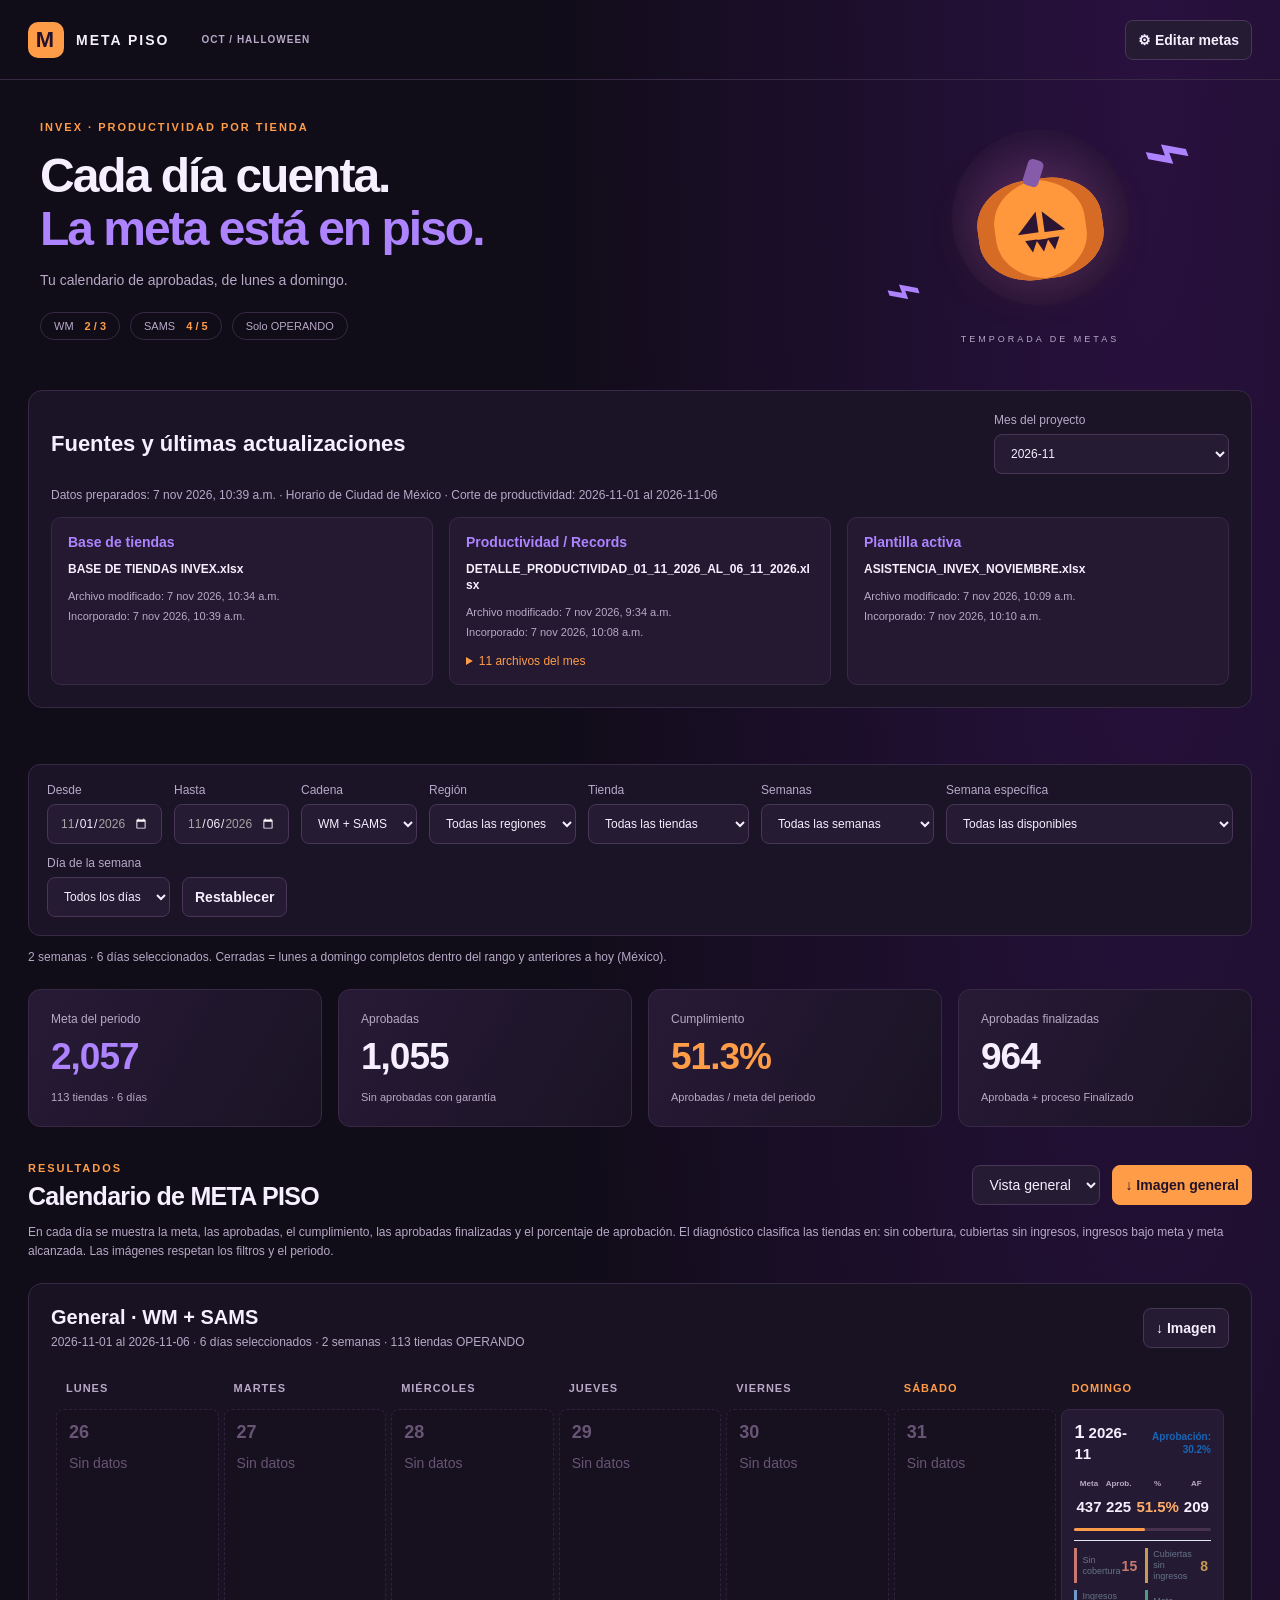
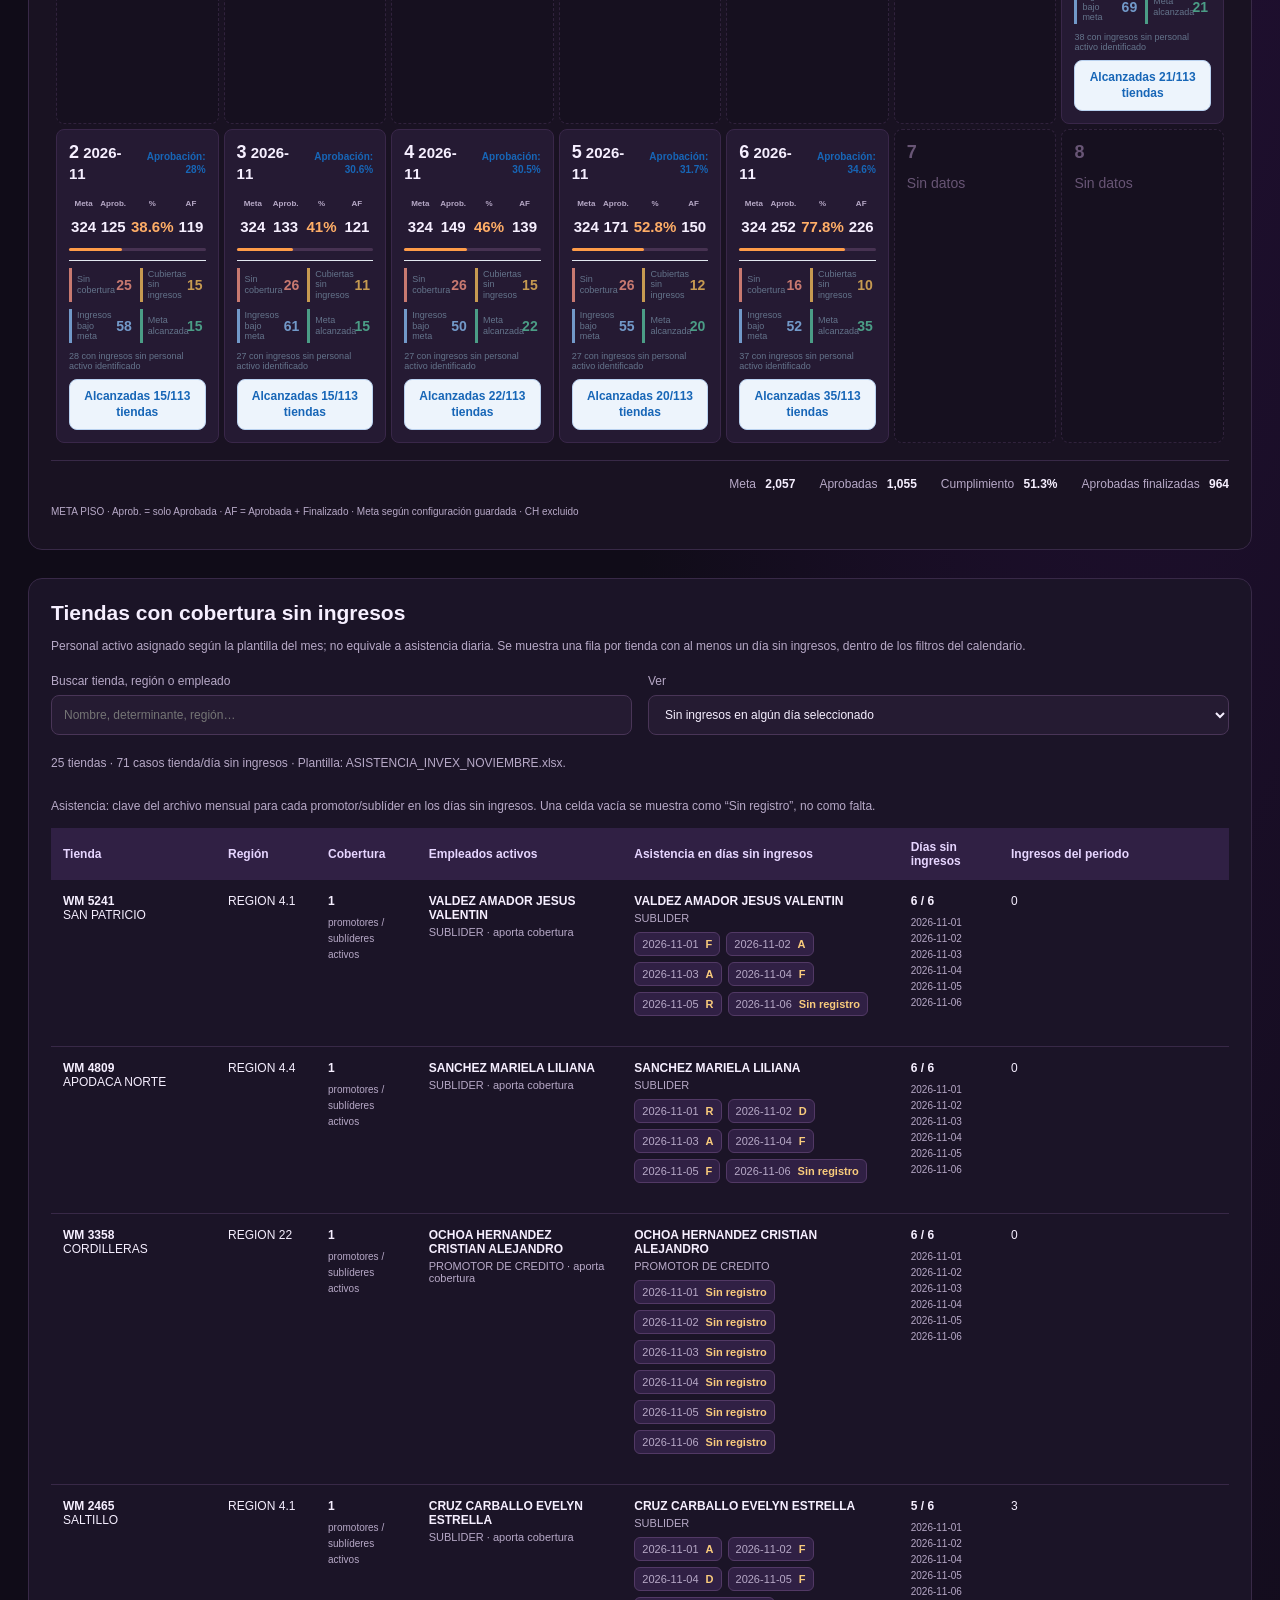
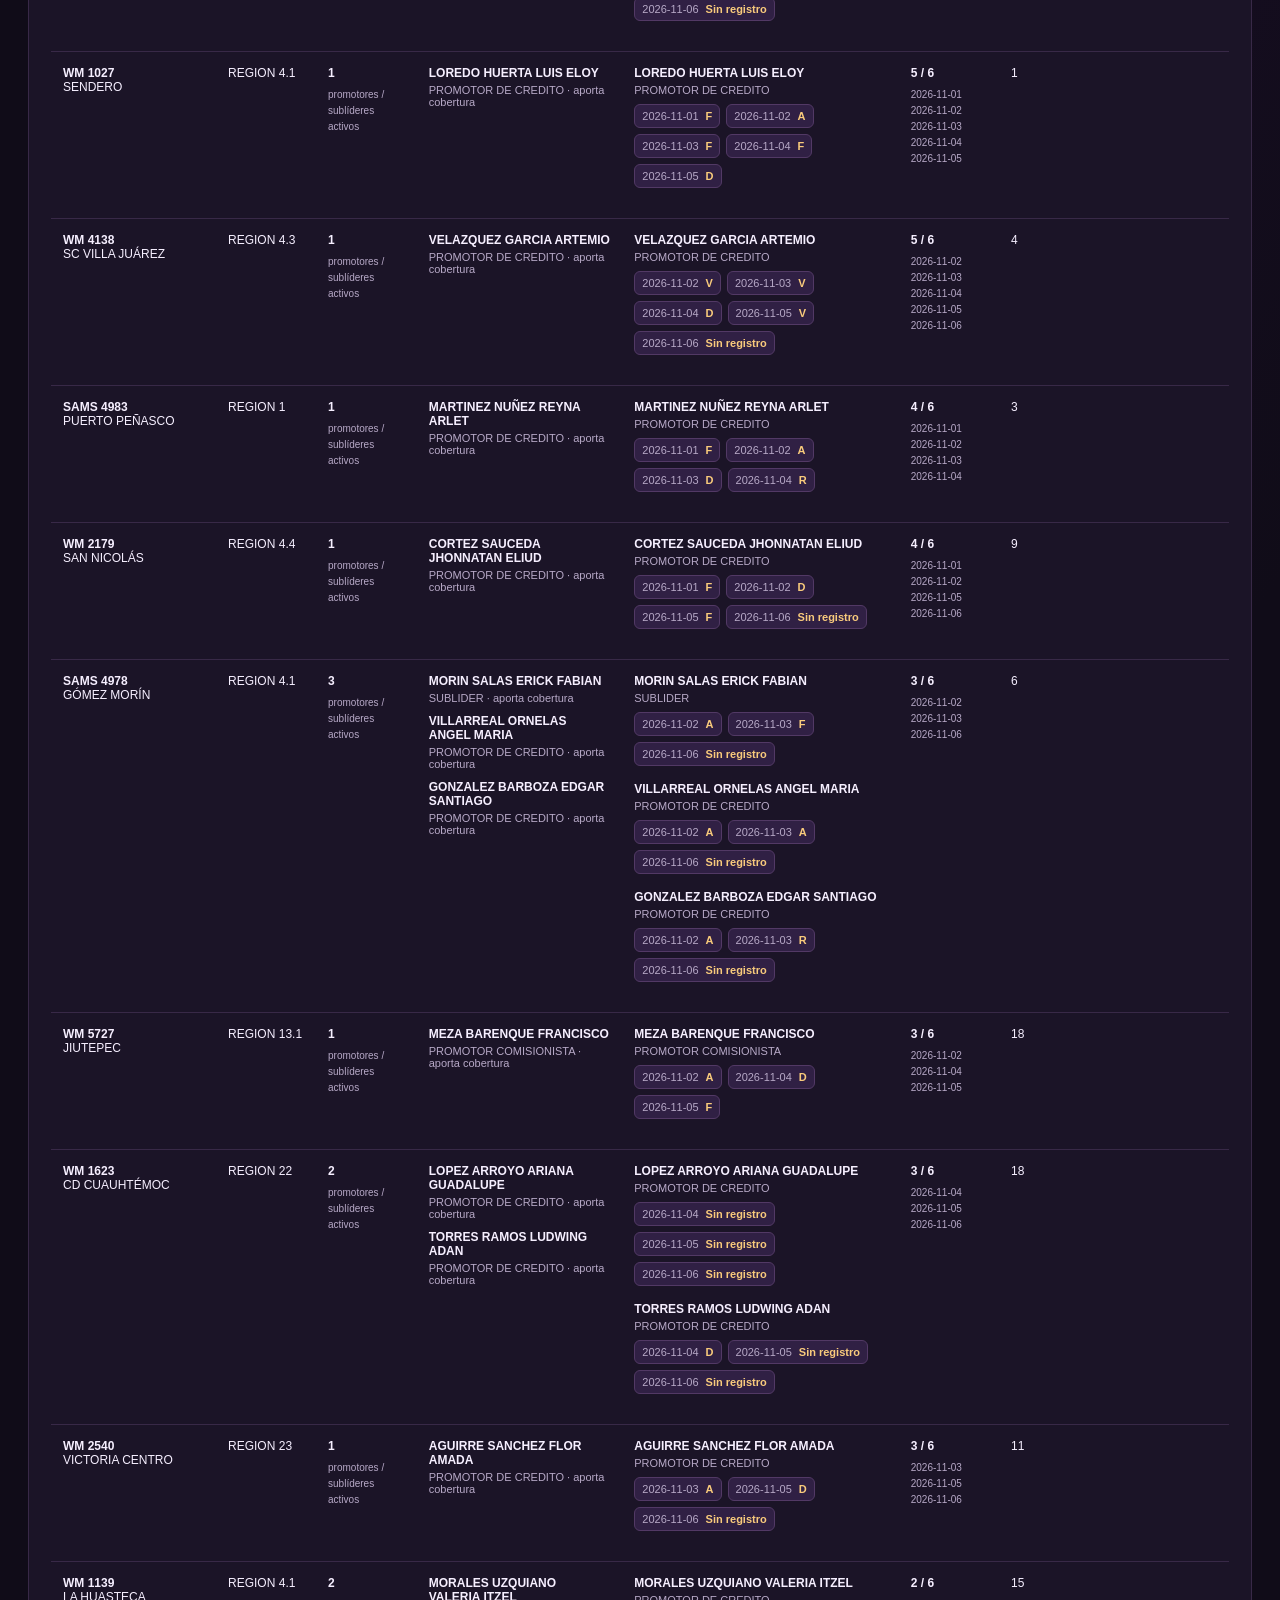
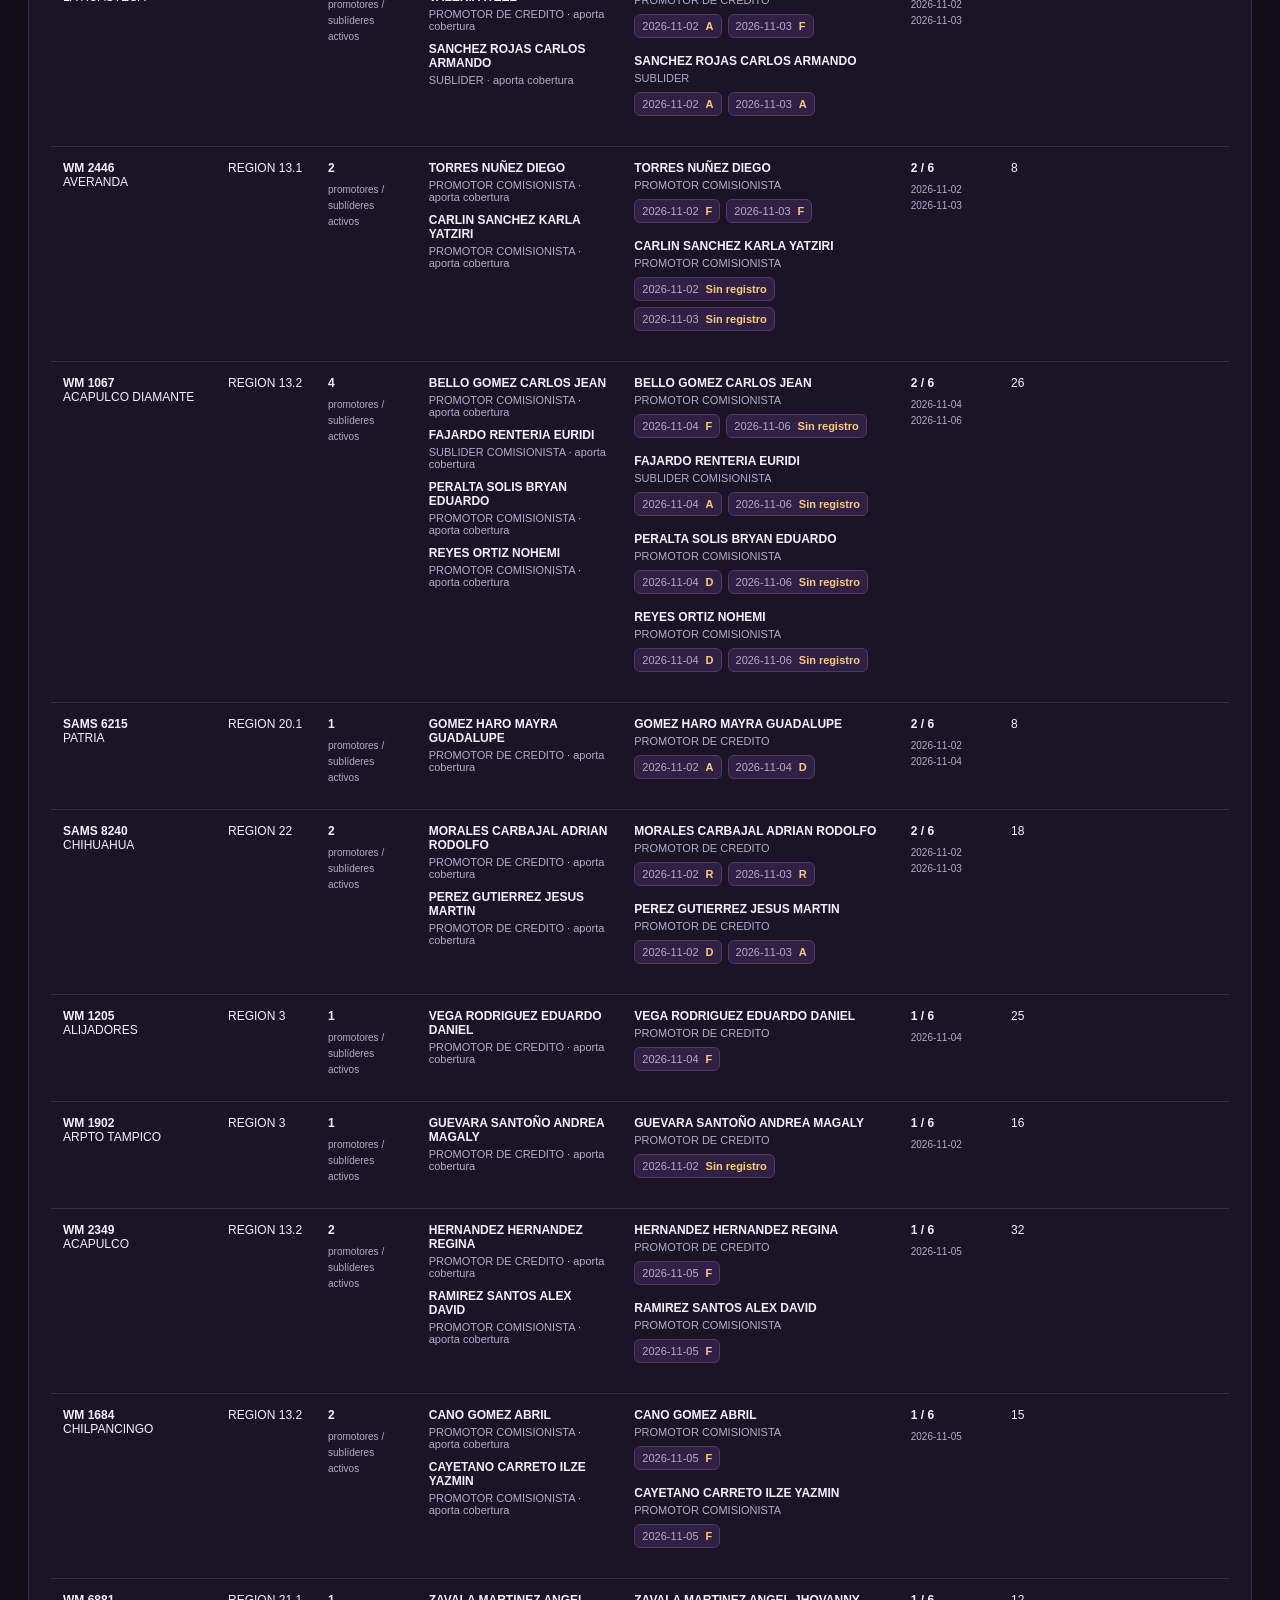
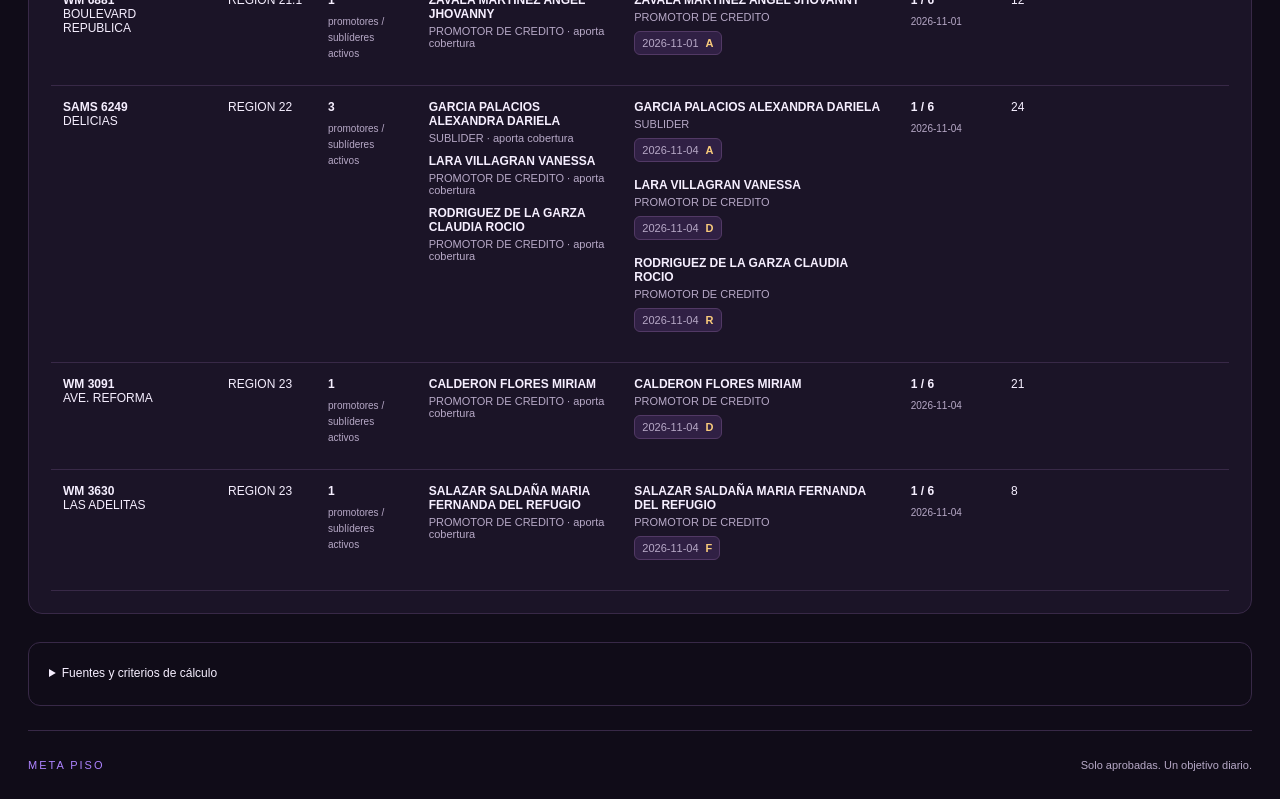
==== docs/index.html @ 04452f69 "Actualizar META PISO y sus fuentes mensuales" ====
<!doctype html>
<html lang="es">

<head>
    <meta charset="utf-8">

    <meta name="viewport"
          content="width=device-width, initial-scale=1">

    <meta name="theme-color" content="#100c18">

    <title>META PISO · Calendario de aprobadas</title>

    <!-- ESTILOS -->
    <link rel="stylesheet" href="style.css?v=28">
    <link rel="stylesheet" href="brands.css?v=28">

    <!-- LIBRERÍAS -->

    <script defer src="vendor/html2canvas.min.js"></script>

    <!-- SISTEMA META PISO -->
    <link rel="stylesheet" href="cobertura-detalle.css?v=32">
    <script defer src="core.js?v=33"></script>
    <script defer src="data/catalog.js?v=2026-11-07T1639078661360000"></script><script defer src="seed.js?v=2026-11-07T1639078661360000"></script><script defer src="fuentes.js?v=33"></script>
    <script defer src="weeks.js"></script>
    <script defer src="brands.js"></script>
    <script defer src="diagnostico.js?v=32"></script>
    <script defer src="cobertura-detalle.js?v=33"></script>
    <script defer src="app.js?v=33"></script>

</head>

<body>

    <!-- ENCABEZADO -->
    <header>
        <a class="brand" href="#">
            <span class="brand-icon">M</span>
            META PISO
            <span class="edition">OCT / HALLOWEEN</span>
        </a>

        <button id="settingsButton">
            ⚙ Editar metas
        </button>
    </header>

    <main>

        <!-- PRESENTACIÓN -->
        <section class="hero">
            <div>
                <span class="eyebrow">
                    INVEX · PRODUCTIVIDAD POR TIENDA
                </span>

                <h1>
                    Cada día cuenta.
                    <br>
                    <em>La meta está en piso.</em>
                </h1>

                <p>
                    Tu calendario de aprobadas, de lunes a domingo.
                </p>

                <div class="chips">
                    <span>
                        WM <b id="wmRule">2 / 3</b>
                    </span>

                    <span>
                        SAMS <b id="samsRule">4 / 5</b>
                    </span>

                    <span>Solo OPERANDO</span>
                </div>
            </div>

            <div class="moon" aria-hidden="true">
                <span class="bat one">⌁</span>

                <div class="pumpkin">
                    <i></i>
                    <b>◢ ◣</b>
                    <strong>▾▾▾</strong>
                </div>

                <span class="bat two">⌁</span>
                <span class="moon-label">
                    TEMPORADA DE METAS
                </span>
            </div>
        </section>

        <section class="source-panel" aria-labelledby="sourceTitle">
            <div class="source-heading"><h2 id="sourceTitle">Fuentes y últimas actualizaciones</h2><label>Mes del proyecto<select id="monthSource"></select></label></div>
            <p id="sourceUpdated" class="hint"></p><div id="sourceCards" class="source-cards"></div>
        </section>

        <p
            id="message"
            role="status"
            aria-live="polite"
        ></p>

        <!-- FILTROS -->
        <section class="filters">

            <label>
                Desde
                <input id="from" type="date">
            </label>

            <label>
                Hasta
                <input id="to" type="date">
            </label>

            <label>
                Cadena
                <select id="chain">
                    <option value="">WM + SAMS</option>
                    <option value="WM">WM</option>
                    <option value="SAMS">SAMS</option>
                </select>
            </label>

            <label>
                Región
                <select id="region"></select>
            </label>

            <label class="store-filter">
                Tienda
                <select id="store"></select>
            </label>

            <label>
                Semanas
                <select id="weekMode">
                    <option value="all">
                        Todas las semanas
                    </option>

                    <option value="closed">
                        Solo semanas cerradas
                    </option>
                </select>
            </label>

            <label>
                Semana específica
                <select id="week"></select>
            </label>

            <label>Día de la semana<select id="weekday"><option value="">Todos los días</option><option value="1">Lunes</option><option value="2">Martes</option><option value="3">Miércoles</option><option value="4">Jueves</option><option value="5">Viernes</option><option value="6">Sábado</option><option value="0">Domingo</option></select></label>
            <button id="resetFilters">
                Restablecer
            </button>

        </section>

        <p
            id="weekSummary"
            class="hint"
            role="status"
        ></p>

        <!-- INDICADORES GENERALES -->
        <section class="kpis" id="kpis"></section>

        <!-- RESULTADOS -->
        <section class="toolbar">

            <div>
                <span class="eyebrow">
                    RESULTADOS
                </span>

                <h2>
                    Calendario de META PISO
                </h2>
            </div>

            <div class="toolbar-actions">

                <select
                    id="view"
                    aria-label="Desglose"
                >
                    <option value="general">
                        Vista general
                    </option>

                    <option value="chain">
                        Por cadena
                    </option>

                    <option value="region">
                        Por región
                    </option>

                    <option value="store">
                        Por tienda
                    </option>
                </select>

                <button
                    class="primary"
                    id="downloadAll"
                >
                    ↓ Imagen general
                </button>

            </div>
        </section>

        <p class="hint">
            En cada día se muestra la meta, las aprobadas,
            el cumplimiento, las aprobadas finalizadas
            y el porcentaje de aprobación.

            El diagnóstico clasifica las tiendas en:
            sin cobertura, cubiertas sin ingresos,
            ingresos bajo meta y meta alcanzada.

            Las imágenes respetan los filtros y el periodo.
        </p>

        <!-- CALENDARIOS GENERADOS POR APP.JS -->
        <div id="reports"></div>

        <section id="coverageDetail" class="coverage-detail" aria-labelledby="coverageTitle">
            <h2 id="coverageTitle">Tiendas con cobertura sin ingresos</h2>
            <p class="hint">Personal activo asignado según la plantilla del mes; no equivale a asistencia diaria. Se muestra una fila por tienda con al menos un día sin ingresos, dentro de los filtros del calendario.</p>
            <div class="coverage-controls">
                <label>Buscar tienda, región o empleado<input id="coverageSearch" type="search" placeholder="Nombre, determinante, región…"></label>
                <label>Ver<select id="coverageMode"><option value="any">Sin ingresos en algún día seleccionado</option><option value="all">Sin ingresos en todo el periodo seleccionado</option></select></label>
            </div>
            <p id="coverageStatus" role="status"></p>
            <div id="coverageTable" class="coverage-scroll"></div>
        </section>

        <details class="audit"><summary>Fuentes y criterios de cálculo</summary><div id="audit"></div>
        <p>Solo tiendas OPERANDO de WM y SAMS. Meta WM: 2 lunes a viernes y 3 sábado/domingo; SAMS: 4 y 5, salvo edición. Cumplimiento = aprobadas / meta. Aprobación = aprobadas / ingresos. Se cuenta solo Aprobada; AF exige además Finalizado. Las fechas corresponden a la creación de las solicitudes.</p>
        <p>La cobertura utiliza promotores y sublíderes ACTIVO de la plantilla del mes, no asistencia diaria. La tabla inferior muestra las tiendas cubiertas con cero ingresos en los días seleccionados. Los datos faltantes no se consideran cero.</p>
        <p>Las fuentes se mantienen por mes en el proyecto. Una actualización de productividad reemplaza los días incluidos en el nuevo archivo para evitar sumar cortes duplicados. Las metas editadas aplican a todo el periodo mostrado y se guardan en este navegador; los datos proceden siempre de la versión publicada.</p>
        </details>

        <footer>
            META PISO
            <span>
                Solo aprobadas. Un objetivo diario.
            </span>
        </footer>

    </main>

    <!-- CONFIGURACIÓN DE METAS -->
    <dialog id="settings">

        <form id="goalsForm">

            <div class="dialog-heading">
                <h2>Metas de aprobadas</h2>

                <button
                    type="button"
                    id="closeSettings"
                    aria-label="Cerrar"
                >
                    ✕
                </button>
            </div>

            <p>
                Entre semana: lunes a viernes.
                Fin de semana: sábado y domingo.
            </p>

            <div class="goal-grid">

                <span>Cadena</span>
                <span>Lun–Vie</span>
                <span>Sáb–Dom</span>

                <b>WM</b>

                <input
                    id="wmWeek"
                    type="number"
                    min="0"
                    max="10000"
                    step="1"
                    required
                    aria-label="Meta WM entre semana"
                >

                <input
                    id="wmEnd"
                    type="number"
                    min="0"
                    max="10000"
                    step="1"
                    required
                    aria-label="Meta WM fin de semana"
                >

                <b>SAMS</b>

                <input
                    id="samsWeek"
                    type="number"
                    min="0"
                    max="10000"
                    step="1"
                    required
                    aria-label="Meta SAMS entre semana"
                >

                <input
                    id="samsEnd"
                    type="number"
                    min="0"
                    max="10000"
                    step="1"
                    required
                    aria-label="Meta SAMS fin de semana"
                >

            </div>

            <h3>Excepción por tienda</h3>

            <label>
                Tienda
                <select id="overrideStore"></select>
            </label>

            <div class="override-fields">

                <label>
                    Lun–Vie

                    <input
                        id="overrideWeek"
                        type="number"
                        min="0"
                        max="10000"
                        step="1"
                        placeholder="Meta de cadena"
                    >
                </label>

                <label>
                    Sáb–Dom

                    <input
                        id="overrideEnd"
                        type="number"
                        min="0"
                        max="10000"
                        step="1"
                        placeholder="Meta de cadena"
                    >
                </label>

            </div>

            <p class="hint">
                Deja ambos campos vacíos para usar la meta
                de cadena. Se guarda una excepción a la vez.
            </p>

            <div class="dialog-actions">

                <button
                    type="button"
                    id="restoreGoals"
                >
                    Restaurar todas
                </button>

                <button
                    type="submit"
                    class="primary"
                >
                    Guardar metas
                </button>

            </div>

        </form>

    </dialog>

</body>
</html>
---- docs/style.css ----
@import url('data:text/css,');
:root{color-scheme:dark;--bg:#100c18;--panel:#1b1427;--line:#382947;--purple:#ad83ff;--orange:#ff9c48;--text:#f6efff;--muted:#b7a9c7}*{box-sizing:border-box}body{margin:0;background:radial-gradient(ellipse at 90% 0,#29113f 0,transparent 38%),var(--bg);color:var(--text);font:14px 'Segoe UI',Arial,sans-serif}header{height:80px;border-bottom:1px solid var(--line);display:flex;align-items:center;justify-content:space-between;padding:0 max(28px,calc((100vw - 1440px)/2));gap:20px}.brand{display:flex;align-items:center;gap:12px;text-decoration:none;color:var(--text);font-weight:800;letter-spacing:2px}.brand-icon{display:grid;place-items:center;background:var(--orange);color:#24122d;border-radius:10px;width:36px;height:36px;font-size:22px}.edition{font-size:10px;color:var(--muted);letter-spacing:1px;margin-left:20px}main{max-width:1496px;padding:0 28px;margin:auto}.hero{display:flex;align-items:center;justify-content:space-between;min-height:298px;padding:30px 12px;overflow:hidden}.eyebrow{font-size:11px;font-weight:700;letter-spacing:2px;color:var(--orange)}h1{font-size:48px;line-height:1.1;letter-spacing:-2px;margin:16px 0}h1 em{color:var(--purple);font-style:normal}.hero p,.hint{color:var(--muted)}.chips{display:flex;gap:10px;margin-top:24px}.chips span{padding:7px 13px;border:1px solid var(--line);border-radius:20px;font-size:11px;color:var(--muted)}.chips b{color:var(--orange);margin-left:8px}.moon{width:260px;height:230px;position:relative;background:radial-gradient(circle at 50% 45%,#4d2566 0,#281538 48%,transparent 49%);display:grid;place-items:center;margin-right:70px}.pumpkin{width:125px;height:100px;border-radius:43%;background:#ff983d;box-shadow:inset 17px 0 #d66b26,inset -17px 0 #d66b26,0 0 55px #ff8b3820;display:flex;flex-direction:column;align-items:center;justify-content:center;transform:rotate(-8deg);color:#2c1533;position:relative;font-size:25px}.pumpkin i{position:absolute;top:-20px;width:16px;height:27px;background:#865ba9;transform:rotate(25deg);border-radius:5px}.pumpkin strong{font-size:22px;line-height:18px}.bat{position:absolute;font-size:80px;color:#ad83ff;transform:rotate(-20deg)}.one{top:-10px;right:-20px}.two{bottom:20px;left:-25px;font-size:60px}.moon-label{position:absolute;bottom:0;font-size:9px;letter-spacing:3px;color:var(--muted)}button,select,input{font:inherit;border:1px solid #493557;background:#251b32;color:var(--text);border-radius:8px;padding:10px 12px;min-height:40px}button{cursor:pointer;font-weight:600}button:hover{border-color:var(--purple);background:#352446}button:disabled{opacity:.5;cursor:wait}button.primary{background:var(--orange);color:#211329;border-color:var(--orange)}button.primary:hover{background:#ffb476}button:focus-visible,select:focus-visible,input:focus-visible,summary:focus-visible{outline:2px solid var(--orange);outline-offset:3px}.sources{display:grid;grid-template-columns:1fr 1fr;gap:16px}.upload{display:flex;align-items:center;gap:14px;border:1px dashed #634380;border-radius:12px;padding:18px;background:#21162d;cursor:pointer;position:relative;overflow:hidden}.upload:hover{background:#2b1a3e}.upload span:nth-child(2){min-width:0}.upload small{display:block;margin-top:6px;color:var(--muted);overflow:hidden;text-overflow:ellipsis;white-space:nowrap}.upload-icon{font-size:26px;color:var(--purple)}.upload input{position:absolute;inset:0;opacity:0;width:100%;cursor:pointer}.upload:focus-within{outline:2px solid var(--orange)}#message{color:var(--orange);min-height:20px;margin:12px 0}.filters{display:flex;align-items:end;gap:12px;flex-wrap:wrap;padding:18px;background:var(--panel);border-radius:12px;border:1px solid var(--line)}label{display:flex;flex-direction:column;gap:7px;font-size:12px;color:var(--muted)}label select{max-width:100%}.store-filter{flex:1;min-width:160px}.kpis{display:grid;grid-template-columns:repeat(4,1fr);gap:16px;margin:22px 0 32px}.kpi{padding:22px;border:1px solid var(--line);border-radius:12px;background:linear-gradient(120deg,#271a36,#1a1324)}.kpi span{display:block;color:var(--muted);font-size:12px}.kpi strong{display:block;font-size:37px;letter-spacing:-1px;margin:10px 0}.kpi:first-child strong{color:var(--purple)}.kpi:nth-child(3) strong{color:var(--orange)}.kpi small{color:var(--muted);font-size:11px}.toolbar,.toolbar-actions{display:flex;align-items:center;justify-content:space-between;gap:12px}.toolbar h2{margin:7px 0 0;font-size:25px;letter-spacing:-.7px}.hint{font-size:12px;line-height:1.6}.report{background:#191222;border:1px solid var(--line);border-radius:14px;margin:22px 0;padding:22px;overflow:hidden}.report-heading{display:flex;justify-content:space-between;align-items:center;gap:12px;margin-bottom:18px}.report-heading h3{font-size:20px;margin:0 0 6px}.report-heading p{color:var(--muted);font-size:12px;margin:0}.calendar-scroll{overflow-x:auto}.calendar{width:100%;min-width:1060px;border-collapse:separate;border-spacing:5px;table-layout:fixed}.calendar th{color:var(--muted);font-size:11px;text-align:left;text-transform:uppercase;letter-spacing:1px;padding:10px}.calendar th:nth-last-child(-n+2){color:var(--orange)}.calendar td{vertical-align:top;background:#251a33;border:1px solid #392749;border-radius:8px;padding:12px}.calendar td.blank{background:#16101f;border:1px dashed #30223c;color:#685575}.day-top{display:flex;justify-content:space-between;align-items:center;margin-bottom:12px}.day-top b{font-size:18px}.day-top span{font-size:9px;color:var(--muted)}.day-metrics{width:100%;border-collapse:collapse;font-size:10px}.day-metrics th{font-size:8px;letter-spacing:0;padding:3px 1px;text-align:center;color:var(--muted)!important;text-transform:none;white-space:nowrap}.day-metrics td{border:0;background:transparent;padding:7px 1px 3px;text-align:center;font-size:15px;font-weight:600}.day-metrics td.good{color:#c6afff}.day-metrics td.low{color:#ffae67}.track{height:3px;background:#473252;border-radius:4px;margin-top:10px}.track i{display:block;height:3px;border-radius:4px;background:var(--orange)}.track i.good{background:var(--purple)}.totals{display:flex;gap:24px;justify-content:flex-end;flex-wrap:wrap;border-top:1px solid var(--line);padding-top:16px;margin-top:12px;font-size:12px;color:var(--muted)}.totals b{color:var(--text);margin-left:6px}.report-note{font-size:10px;color:var(--muted);margin-top:15px}.audit{padding:20px;border:1px solid var(--line);border-radius:12px;color:var(--muted);font-size:12px;line-height:1.8;margin:24px 0}.audit summary{cursor:pointer;color:var(--text)}footer{padding:28px 0;border-top:1px solid var(--line);letter-spacing:2px;font-size:11px;color:var(--purple)}footer span{float:right;letter-spacing:0;color:var(--muted)}dialog{width:560px;max-width:95vw;background:var(--panel);color:var(--text);border:1px solid #6d488c;border-radius:16px;padding:26px}dialog::backdrop{background:#08040dbb;backdrop-filter:blur(5px)}dialog p{color:var(--muted);font-size:12px;line-height:1.6}.dialog-heading,.dialog-actions{display:flex;justify-content:space-between;align-items:center;gap:12px}.dialog-heading h2{margin:0}.goal-grid{display:grid;grid-template-columns:1fr 1fr 1fr;align-items:center;gap:12px;margin:22px 0}.goal-grid span{font-size:12px;color:var(--muted)}.goal-grid input{width:100%}.override-fields{display:grid;grid-template-columns:1fr 1fr;gap:12px;margin:15px 0}.override-fields input{width:100%}.dialog-actions{margin-top:24px}.exporting{width:1440px!important;background:#100c18;padding:20px}.exporting .no-export{display:none!important}.exporting .calendar-scroll{overflow:visible}.empty{padding:40px;text-align:center;color:var(--muted)}@media(max-width:800px){header{padding:0 18px;height:70px}.edition{display:none}main{padding:0 14px}h1{font-size:36px}.hero{min-height:275px;padding:24px 5px}.moon{width:140px;margin-right:0;transform:scale(.8)}.moon-label{display:none}.kpis{grid-template-columns:1fr 1fr;gap:10px}.kpi{padding:16px}.kpi strong{font-size:30px}.toolbar{align-items:start;flex-direction:column}.toolbar-actions{width:100%;justify-content:start}.report{padding:14px}.sources{grid-template-columns:1fr}.filters label{flex:1;min-width:130px}.chips{gap:5px}.chips span{padding:6px 8px}.hero p{max-width:230px}.totals{gap:12px;justify-content:start}.report-heading h3{font-size:17px}}@media(max-width:430px){.moon{display:none}header button{font-size:12px}.brand{font-size:12px}.toolbar-actions{flex-wrap:wrap}}
---- docs/brands.css ----
/* ==========================================
   META PISO — MARCAS Y DIAGNÓSTICO ACTIVO
   ========================================== */

/* ENCABEZADO Y LOGOTIPOS */

.report-brand {
    display: flex;
    align-items: center;
    gap: 22px;
    min-width: 0;
}

.chain-logo {
    width: 160px;
    height: 65px;
    object-fit: contain;
    flex: none;
    background: #fff;
    border-radius: 8px;
    padding: 10px;
}

/* COLORES BASE DE CADENAS */

.theme-WM,
.theme-SAMS {
    --text: #102c51;
    --muted: #49627e;
    --line: #bfd1e8;
    --purple: #1766b7;
    --orange: #0071ce;
    color: var(--text);
}

.report.theme-WM,
.report.theme-SAMS {
    background: #f0f6ff;
    border-color: #bfd1e8;
    border-top: 7px solid #0071ce;
}

.report.theme-WM {
    --orange: #8a6200;
    border-top-color: #ffc220;
}

.report.theme-SAMS {
    border-top-color: #0067a0;
}

/* ENCABEZADOS DEL CALENDARIO */

.theme-WM .calendar > thead th,
.theme-SAMS .calendar > thead th {
    color: #165896;
}

.theme-WM .calendar > thead th:nth-last-child(-n+2) {
    background: #ffc220;
    color: #102c51;
    border-radius: 6px;
}

.theme-SAMS .calendar > thead th:nth-last-child(-n+2) {
    background: #0067a0;
    color: #fff;
    border-radius: 6px;
}

/* CELDAS DEL CALENDARIO */

.theme-WM .calendar > tbody > tr > td,
.theme-SAMS .calendar > tbody > tr > td {
    background: #fff;
    border-color: #c3d7ec;
}

.theme-WM .calendar > tbody > tr > td.blank,
.theme-SAMS .calendar > tbody > tr > td.blank {
    background: #e5edf7;
    color: #64788e;
    border-color: #c3d7ec;
}

/* MÉTRICAS DIARIAS */

.theme-WM .day-metrics td,
.theme-SAMS .day-metrics td {
    background: transparent;
    border: 0;
    color: #102c51;
}

.theme-WM .day-metrics th,
.theme-SAMS .day-metrics th {
    color: #49627e !important;
    background: transparent;
}

.theme-WM .day-metrics td.good,
.theme-SAMS .day-metrics td.good {
    color: #005da6;
}

.theme-WM .day-metrics td.low {
    color: #8a6200;
}

.theme-SAMS .day-metrics td.low {
    color: #155b88;
}

/* BARRAS DE PROGRESO */

.theme-WM .track,
.theme-SAMS .track {
    background: #d8e5f5;
}

.theme-WM .track i {
    background: #ffc220;
}

.theme-WM .track i.good {
    background: #0071ce;
}

.theme-SAMS .track i {
    background: #55b7e7;
}

.theme-SAMS .track i.good {
    background: #0067a0;
}

/* BOTONES */

.theme-WM .report-heading button {
    background: #0071ce;
    color: #fff;
    border-color: #0071ce;
}

.theme-SAMS .report-heading button {
    background: #0067a0;
    color: #fff;
    border-color: #0067a0;
}

/* EXPORTACIÓN */

.exporting.theme-WM,
.exporting.theme-SAMS {
    background: #eef5ff !important;
}

.theme-WM .report-note,
.theme-SAMS .report-note {
    color: #49627e;
}

.upload {
    flex-direction: row;
}

/* LOGOTIPOS */

.theme-WM .chain-logo {
    background: #0071ce;
}

.chain-logo {
    height: auto;
}

/* ==========================================
   WALMART — AMARILLO Y AZUL
   ========================================== */

.report.theme-WM {
    background: #fff5cc;
    border-color: #e6b52c;
    border-top: 9px solid #ffc220;
}

.theme-WM .report-heading {
    background: #ffc220;
    margin: -22px -22px 18px;
    padding: 22px;
    border-bottom: 2px solid #e6b52c;
}

.theme-WM .report-heading p {
    color: #254367;
}

.theme-WM .calendar > thead th {
    background: #ffe28a;
    color: #16385e;
    border-radius: 6px;
}

.theme-WM .calendar > thead th:nth-last-child(-n+2) {
    background: #ffc220;
    color: #102c51;
}

.theme-WM .calendar > tbody > tr > td {
    background: #fffdf4;
    border-color: #e7c55d;
    border-top: 4px solid #ffd45a;
}

.theme-WM .calendar > tbody > tr > td:nth-last-child(-n+2) {
    background: #fff0b3;
    border-color: #e6b52c;
}

.theme-WM .calendar > tbody > tr > td.blank {
    background: #f4e8bb;
    border-color: #d8c58a;
    color: #665d40;
}

.theme-WM .day-top b {
    color: #005da6;
}

.theme-WM .track {
    background: #f0dda0;
}

.theme-WM .track i {
    background: #e4a900;
}

.theme-WM .totals {
    background: #ffc220;
    color: #254367;
    border: 1px solid #e6b52c;
    border-radius: 8px;
    padding: 16px;
}

.theme-WM .totals b {
    color: #102c51;
}

.exporting.theme-WM {
    background: #fff5cc !important;
}

/* ==========================================
   PORCENTAJES Y SEMÁFOROS
   ========================================== */

.theme-WM .day-metrics td.percent-positive,
.theme-SAMS .day-metrics td.percent-positive,
.theme-WM .totals b.percent-positive,
.theme-SAMS .totals b.percent-positive {
    color: #137333;
}

.theme-WM .day-metrics td.percent-negative,
.theme-SAMS .day-metrics td.percent-negative,
.theme-WM .totals b.percent-negative,
.theme-SAMS .totals b.percent-negative {
    color: #bd1e28;
}

.theme-WM .day-metrics td.percent-neutral,
.theme-SAMS .day-metrics td.percent-neutral,
.theme-WM .totals b.percent-neutral,
.theme-SAMS .totals b.percent-neutral {
    color: #102c51;
}

.kpi:nth-child(3) strong.percent-positive {
    color: #72e6a2;
}

.kpi:nth-child(3) strong.percent-negative {
    color: #ff858b;
}

/* ==========================================
   PORCENTAJE DE APROBACIÓN DIARIO
   ========================================== */

.report .calendar .day-top .aprobacion-dia {
    display: inline-block;
    max-width: 75%;
    font-size: 10px;
    font-weight: 800;
    line-height: 1.3;
    text-align: right;
    white-space: normal;
    color: #1766b7 !important;
}

/* ==========================================
   ESTILOS ORIGINALES DE TIENDAS META
   Se conservan por compatibilidad.
   ========================================== */

.report .calendar .tiendas-meta {
    display: flex;
    flex-direction: column;
    align-items: center;
    justify-content: center;
    gap: 4px;
    width: 100%;
    min-height: 42px;
    margin-top: 8px;
    padding: 8px 6px;
    box-sizing: border-box;
    border-radius: 8px;
    background: #edf4fc;
    border: 1px solid #b9d1ef;
    text-align: center;
}

.report .calendar .tiendas-meta .tiendas-meta-texto {
    display: block;
    font-size: 12px;
    font-weight: 800;
    line-height: 1.35;
    color: #1766b7 !important;
}

.report .calendar .tiendas-meta .tiendas-sin-ingresos {
    display: block;
    font-size: 10px;
    font-weight: 700;
    line-height: 1.3;
    color: #64748b !important;
}

.report .calendar .tiendas-meta.completo {
    background: #e4f5e9;
    border-color: #9bd5ad;
}

.report .calendar .tiendas-meta.completo .tiendas-meta-texto {
    color: #137333 !important;
}

.report .calendar .tiendas-meta.sin-meta {
    background: #fff0f0;
    border-color: #edc0c0;
}

.report .calendar .tiendas-meta.sin-meta .tiendas-meta-texto {
    color: #bd1e28 !important;
}

/* ==========================================
   NUEVO DIAGNÓSTICO DE TIENDAS
   CUATRO INDICADORES PASTEL
   ========================================== */

.report .calendar .diagnostico-tiendas {
    display: grid;
    grid-template-columns: repeat(2, minmax(0, 1fr));
    gap: 7px 5px;
    margin-top: 9px;
    padding-top: 7px;
    border-top: 1px solid #e2e8f0;
}

.report .calendar .diag-item {
    min-width: 0;
    display: flex;
    align-items: center;
    gap: 4px;
    border-left: 3px solid var(--diag-color);
    padding: 1px 3px 1px 5px;
}

.report .calendar .diag-item span {
    font-size: 9px;
    line-height: 1.2;
    color: #64748b;
    flex: 1;
    min-width: 0;
}

.report .calendar .diag-item b {
    font-size: 14px;
    font-weight: 800;
    color: var(--diag-color);
    font-variant-numeric: tabular-nums;
}

/* Sin cobertura — rojo pastel */

.report .calendar .sin-cobertura {
    --diag-color: #c87970;
}

/* Cubiertas sin ingresos — amarillo pastel */

.report .calendar .sin-ingresos {
    --diag-color: #c69a51;
}

/* Ingresos bajo meta — azul pastel */

.report .calendar .bajo-meta {
    --diag-color: #7299c9;
}

/* Meta alcanzada — verde pastel */

.report .calendar .alcanzada {
    --diag-color: #4b9d86;
}

/* MENSAJES DEL DIAGNÓSTICO */

.report .calendar .diag-pendiente,
.report .calendar .diag-alerta {
    display: block;
    margin-top: 8px;
    font-size: 9px;
    color: #64748b;
}

/* ==========================================
   DISEÑO RESPONSIVO
   ========================================== */

@media (max-width: 800px) {

    .report-brand {
        gap: 10px;
    }

    .chain-logo {
        width: 100px;
        height: auto;
        padding: 6px;
    }

    .report-heading {
        align-items: flex-start;
    }

    .report-heading button {
        font-size: 11px;
        padding: 8px;
    }

    .report-brand h3 {
        overflow-wrap: anywhere;
    }

    .filters #week {
        max-width: 100%;
    }

    .theme-WM .report-heading {
        margin: -14px -14px 18px;
        padding: 14px;
    }

    .report .calendar .day-top .aprobacion-dia {
        font-size: 9px;
    }

    .report .calendar .tiendas-meta .tiendas-meta-texto {
        font-size: 11px;
    }

    .report .calendar .tiendas-meta .tiendas-sin-ingresos {
        font-size: 9px;
    }
}
---- docs/cobertura-detalle.css ----
.coverage-detail{background:var(--panel);border:1px solid var(--line);border-radius:14px;padding:22px;margin:28px 0}.coverage-detail h2{margin:0 0 10px}.coverage-controls{display:flex;gap:16px;flex-wrap:wrap;margin:18px 0}.coverage-controls label{flex:1;min-width:200px}.coverage-scroll{overflow-x:auto}.coverage-scroll>table{border-collapse:collapse;width:100%;min-width:1050px;text-align:left}.coverage-scroll th{background:#302044;padding:12px;color:#e6d5ff;font-size:12px}.coverage-scroll td{padding:14px 12px;border-bottom:1px solid var(--line);vertical-align:top;font-size:12px;min-width:100px}.coverage-scroll td:first-child{min-width:165px}.coverage-scroll td:last-child{min-width:230px;max-width:420px}.coverage-scroll small{display:block;color:var(--muted);margin-top:7px;line-height:1.6}.coverage-staff{list-style:none;padding:0;margin:0;min-width:180px}.coverage-staff li{margin-bottom:10px}.coverage-staff span{display:block;color:var(--muted);font-size:11px;margin-top:4px}.coverage-detail summary{cursor:pointer;color:var(--purple);font-weight:600}.coverage-fields{margin:12px 0}.coverage-fields>div{padding:6px 0;border-bottom:1px solid var(--line);overflow-wrap:anywhere}.coverage-fields dt{font-size:10px;color:var(--muted);margin-bottom:3px}.coverage-fields dd{margin:0;color:var(--text)}.coverage-person{margin:12px 0}#coverageStatus{color:var(--muted);line-height:1.7;font-size:12px}@media(max-width:700px){.coverage-detail{padding:14px}.coverage-controls label{min-width:100%}}
.source-panel{margin:12px 0 24px;padding:22px;background:var(--panel);border:1px solid var(--line);border-radius:14px}.source-heading{display:flex;justify-content:space-between;gap:16px;align-items:center}.source-heading h2{font-size:22px;margin:0}.source-cards{display:grid;grid-template-columns:repeat(3,minmax(0,1fr));gap:16px}.source-cards article{background:#241930;border:1px solid var(--line);border-radius:10px;padding:16px;overflow-wrap:anywhere}.source-cards h3{color:var(--purple);font-size:14px;margin:0 0 10px}.source-cards b{font-size:12px}.source-cards p{font-size:11px;line-height:1.8;color:var(--muted)}.source-cards summary{cursor:pointer;font-size:12px;color:var(--orange)}@media(max-width:800px){.source-cards{grid-template-columns:1fr}.source-heading{align-items:start;flex-direction:column}}
.coverage-scroll .attendance-cell{min-width:275px;max-width:400px}.attendance-person{margin-bottom:16px}.attendance-person>span{display:block;font-size:11px;color:var(--muted);margin:4px 0 8px}.attendance-days{display:flex;flex-wrap:wrap;gap:6px}.attendance-day{display:flex;align-items:center;gap:7px;background:#302044;border:1px solid #523965;border-radius:6px;padding:5px 7px;font-size:11px}.attendance-day time{color:var(--muted)}.attendance-day b{color:#f9cb7c}
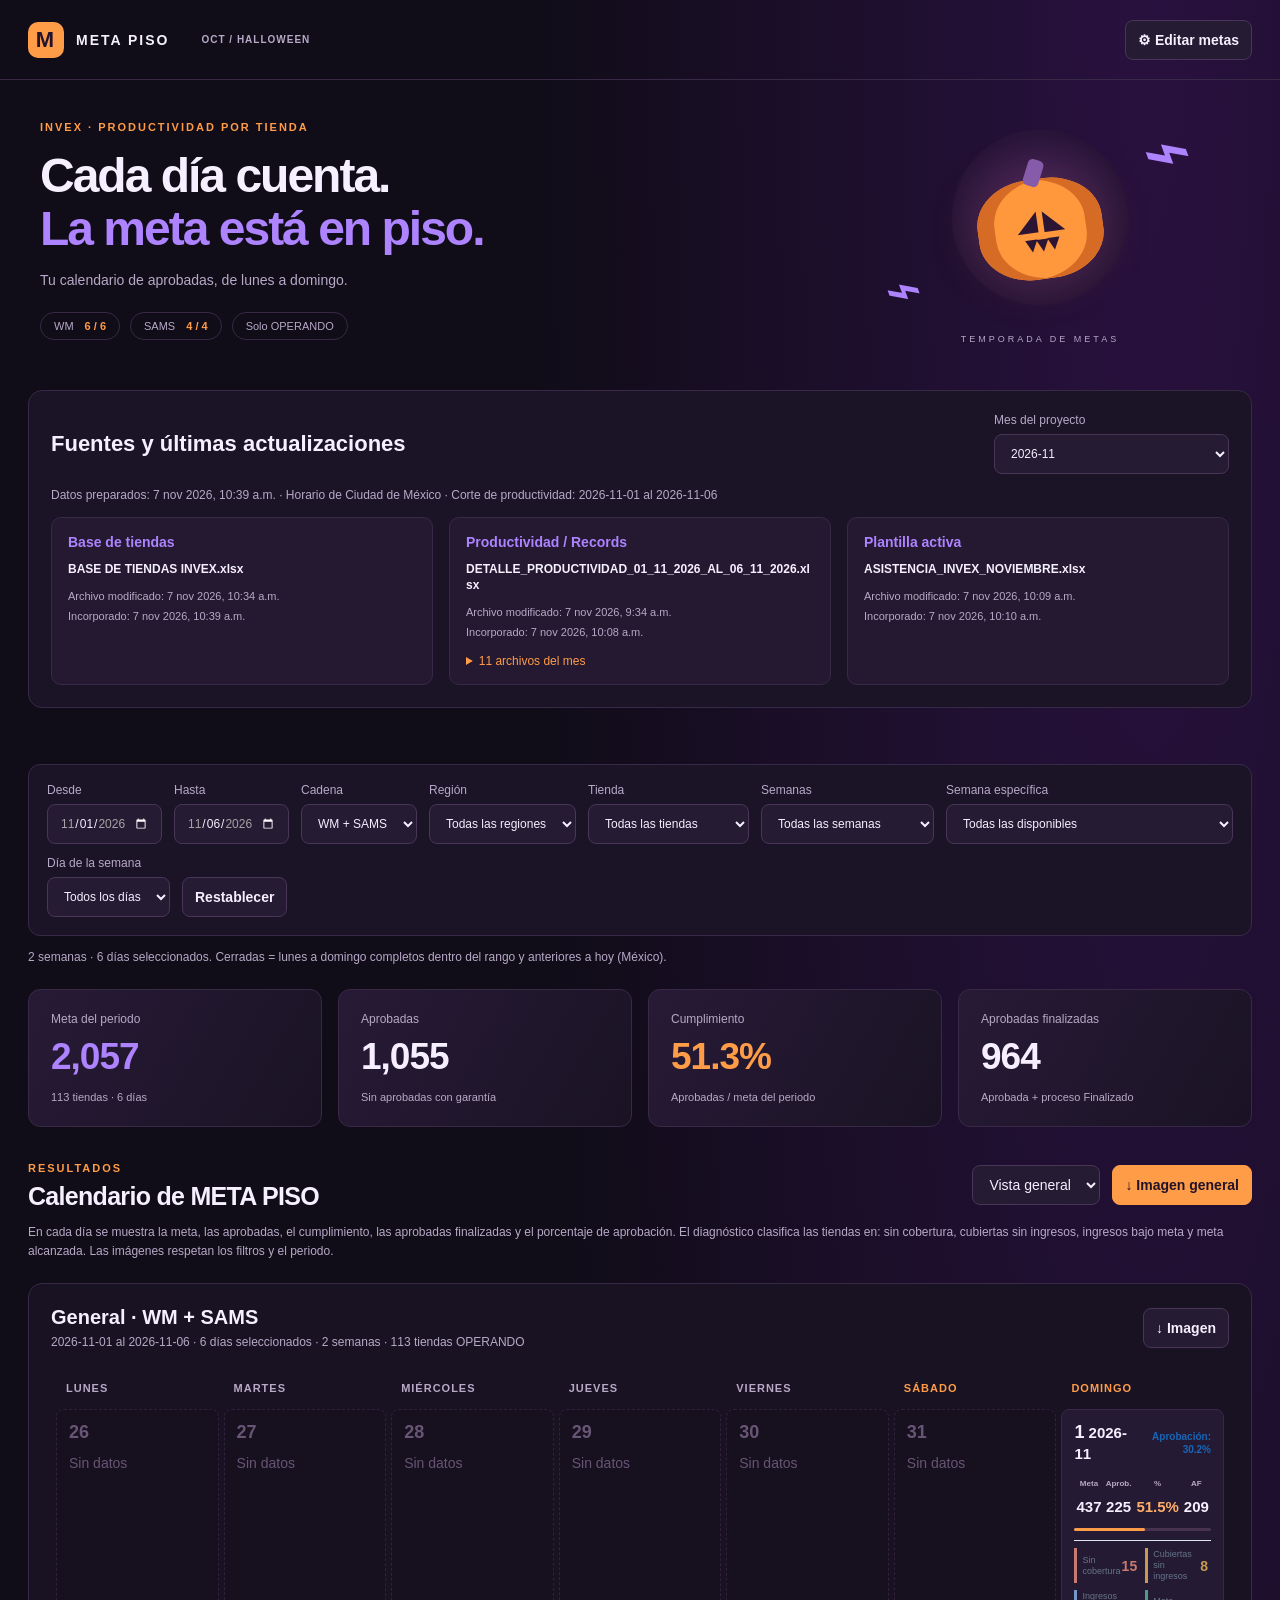
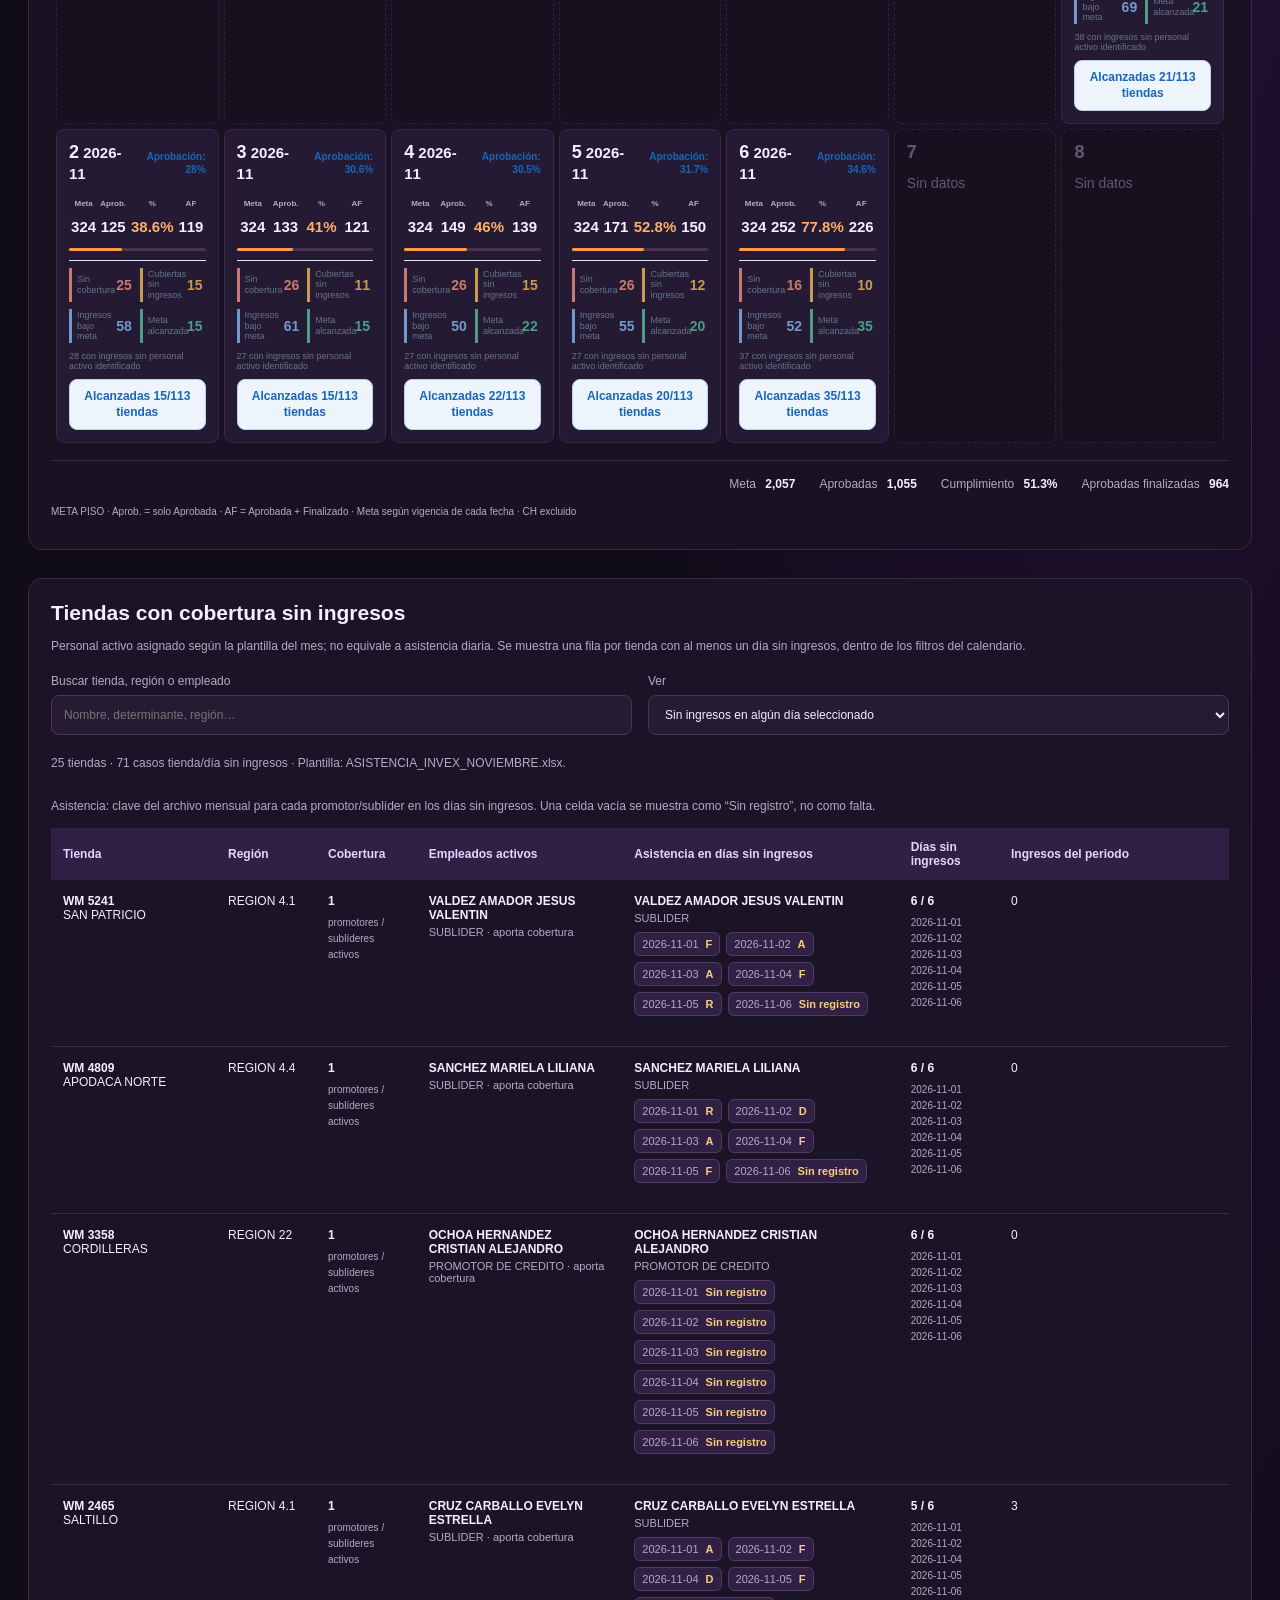
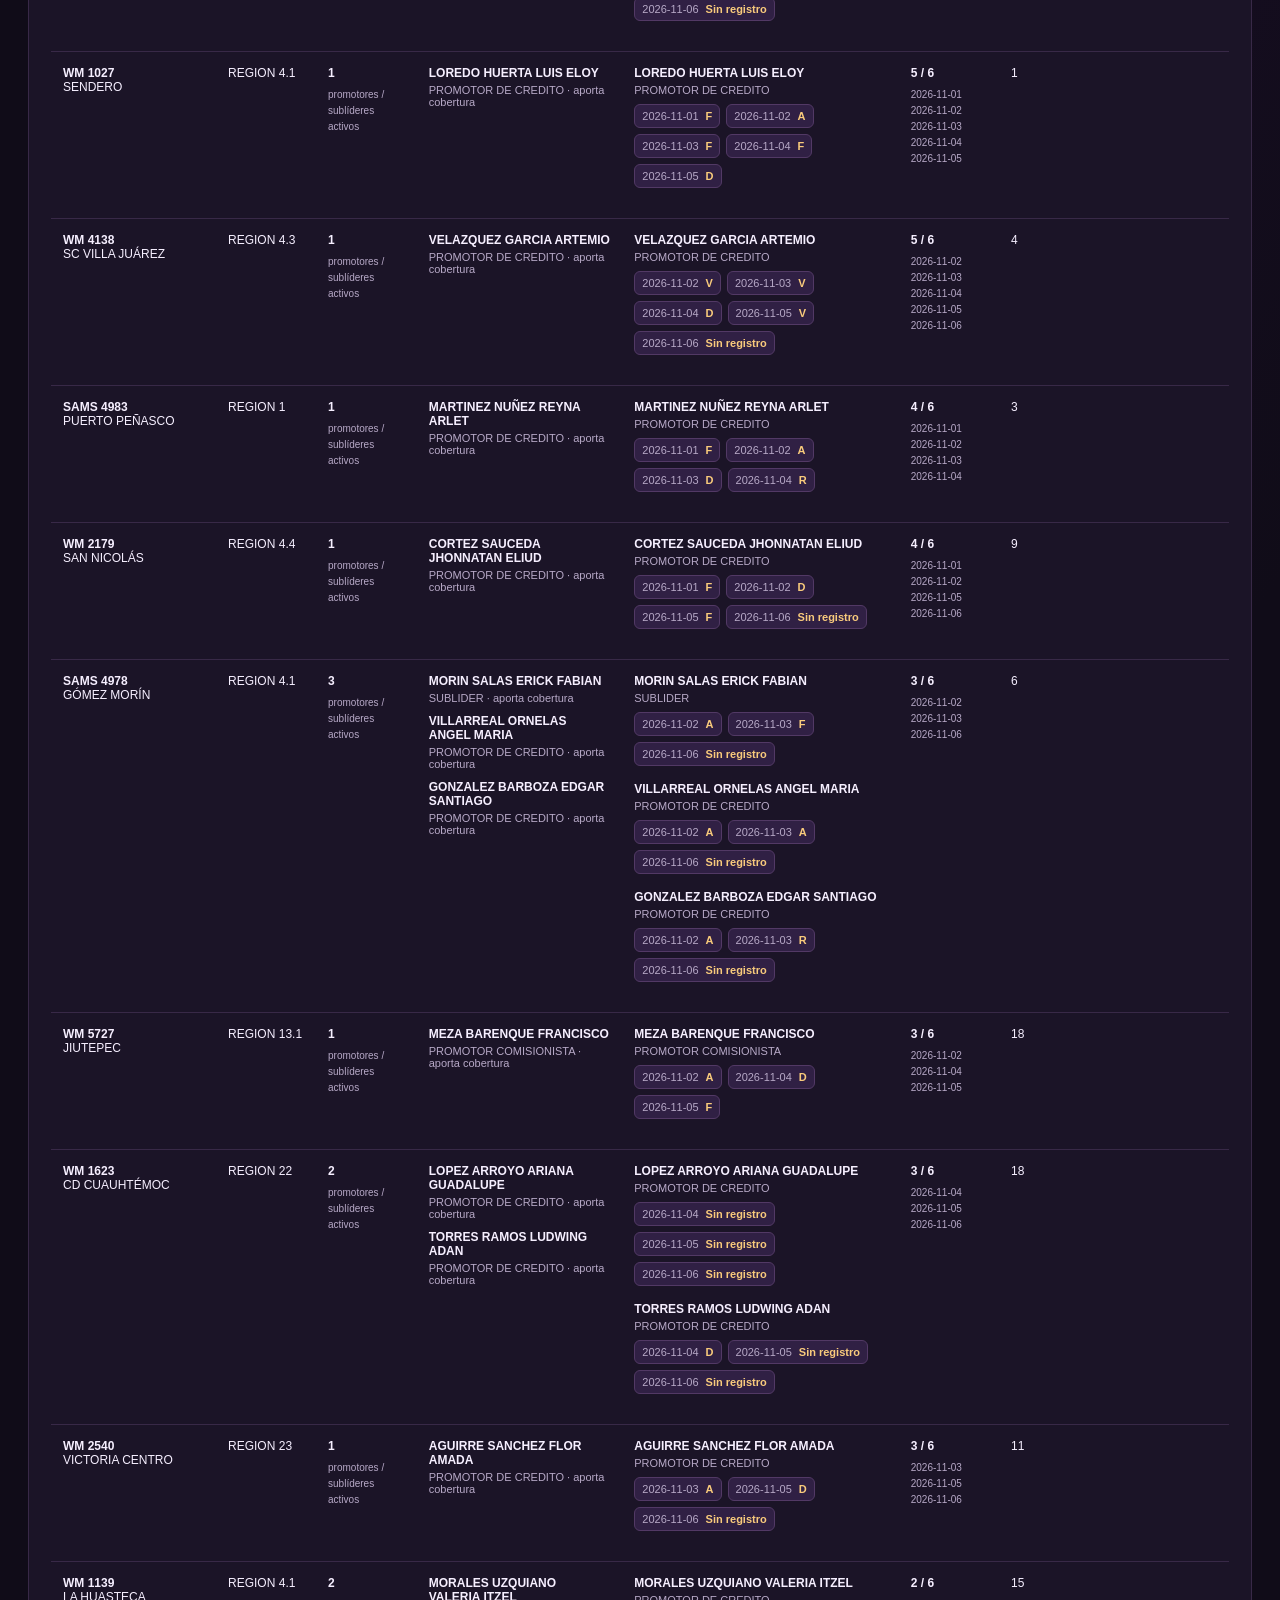
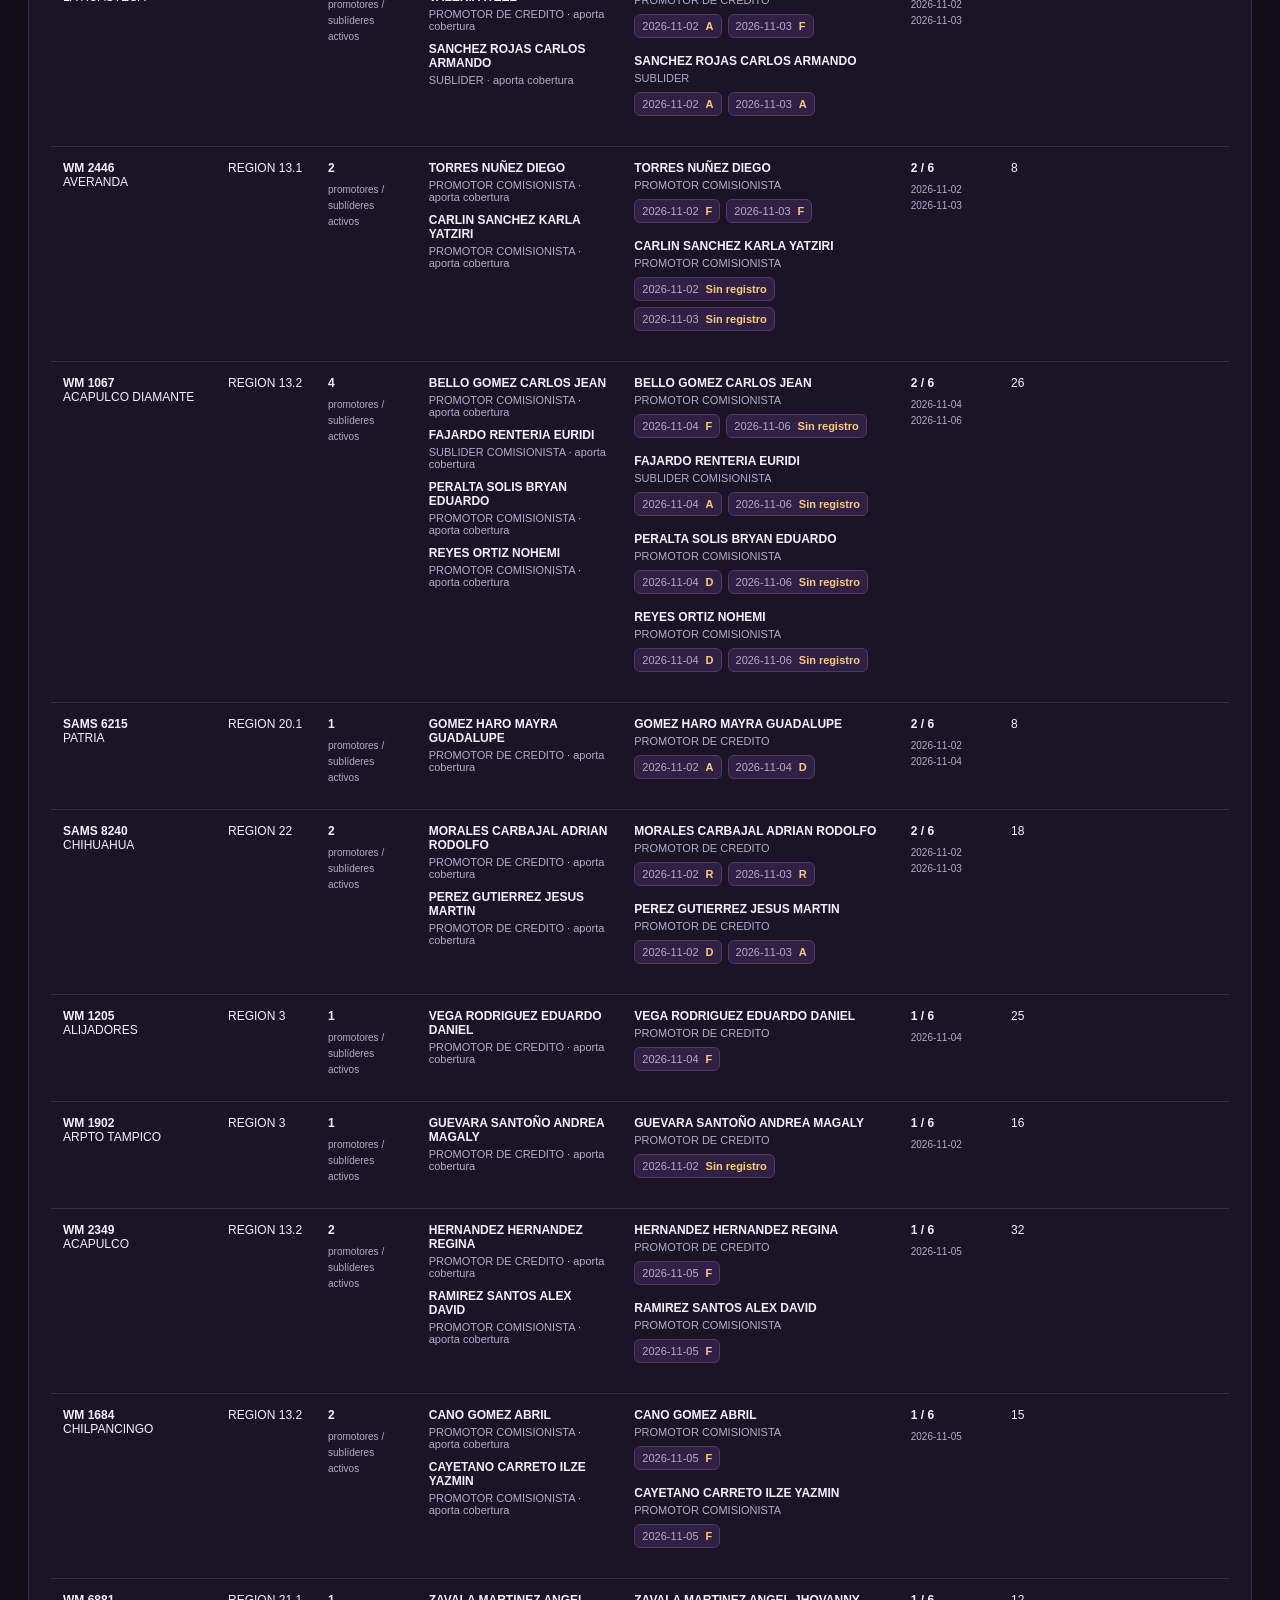
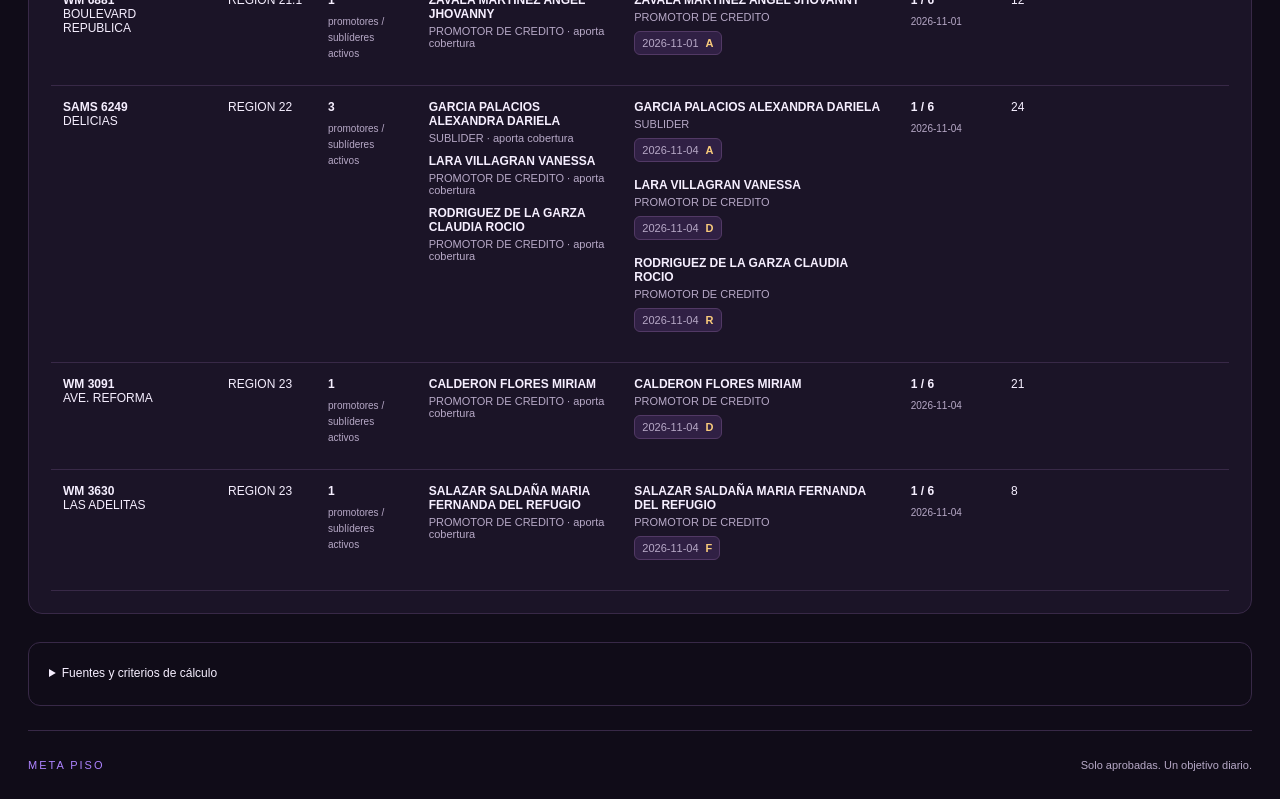
==== commit 820f47e0: "Actualizar META PISO y sus fuentes mensuales" ====
--- a/docs/index.html
+++ b/docs/index.html
@@ -22,13 +22,13 @@
 
     <!-- SISTEMA META PISO -->
     <link rel="stylesheet" href="cobertura-detalle.css?v=32">
-    <script defer src="core.js?v=33"></script>
+    <script defer src="core.js?v=34"></script>
     <script defer src="data/catalog.js?v=2026-11-07T1639078661360000"></script><script defer src="seed.js?v=2026-11-07T1639078661360000"></script><script defer src="fuentes.js?v=33"></script>
     <script defer src="weeks.js"></script>
     <script defer src="brands.js"></script>
     <script defer src="diagnostico.js?v=32"></script>
     <script defer src="cobertura-detalle.js?v=33"></script>
-    <script defer src="app.js?v=33"></script>
+    <script defer src="app.js?v=34"></script>
 
 </head>
 
@@ -247,7 +247,7 @@
         <details class="audit"><summary>Fuentes y criterios de cálculo</summary><div id="audit"></div>
         <p>Solo tiendas OPERANDO de WM y SAMS. Meta WM: 2 lunes a viernes y 3 sábado/domingo; SAMS: 4 y 5, salvo edición. Cumplimiento = aprobadas / meta. Aprobación = aprobadas / ingresos. Se cuenta solo Aprobada; AF exige además Finalizado. Las fechas corresponden a la creación de las solicitudes.</p>
         <p>La cobertura utiliza promotores y sublíderes ACTIVO de la plantilla del mes, no asistencia diaria. La tabla inferior muestra las tiendas cubiertas con cero ingresos en los días seleccionados. Los datos faltantes no se consideran cero.</p>
-        <p>Las fuentes se mantienen por mes en el proyecto. Una actualización de productividad reemplaza los días incluidos en el nuevo archivo para evitar sumar cortes duplicados. Las metas editadas aplican a todo el periodo mostrado y se guardan en este navegador; los datos proceden siempre de la versión publicada.</p>
+        <p>Las fuentes se mantienen por mes en el proyecto. Una actualización de productividad reemplaza los días incluidos en el nuevo archivo para evitar sumar cortes duplicados. Las metas usan su fecha de vigencia: hasta el 06/11/2026 WM 2/3 y SAMS 4/5; desde el 07/11/2026 WM 6/6 y SAMS 4/4. Los cambios adicionales se guardan por fecha en este navegador; los datos proceden siempre de la versión publicada.</p>
         </details>
 
         <footer>
@@ -281,6 +281,7 @@
                 Fin de semana: sábado y domingo.
             </p>
 
+            <label>Aplicar desde<input id="goalFrom" type="date" required min="2026-01-01"></label><p class="hint">El cambio aplica desde esta fecha hasta la siguiente vigencia. Se guarda en este navegador. Los días anteriores conservan sus metas.</p><div id="goalHistory"></div>
             <div class="goal-grid">
 
                 <span>Cadena</span>
@@ -372,7 +373,7 @@
 
             <p class="hint">
                 Deja ambos campos vacíos para usar la meta
-                de cadena. Se guarda una excepción a la vez.
+                de cadena. Se guarda una excepción por tienda desde la fecha indicada.
             </p>
 
             <div class="dialog-actions">
@@ -381,7 +382,7 @@
                     type="button"
                     id="restoreGoals"
                 >
-                    Restaurar todas
+                    Restaurar desde esta fecha
                 </button>
 
                 <button
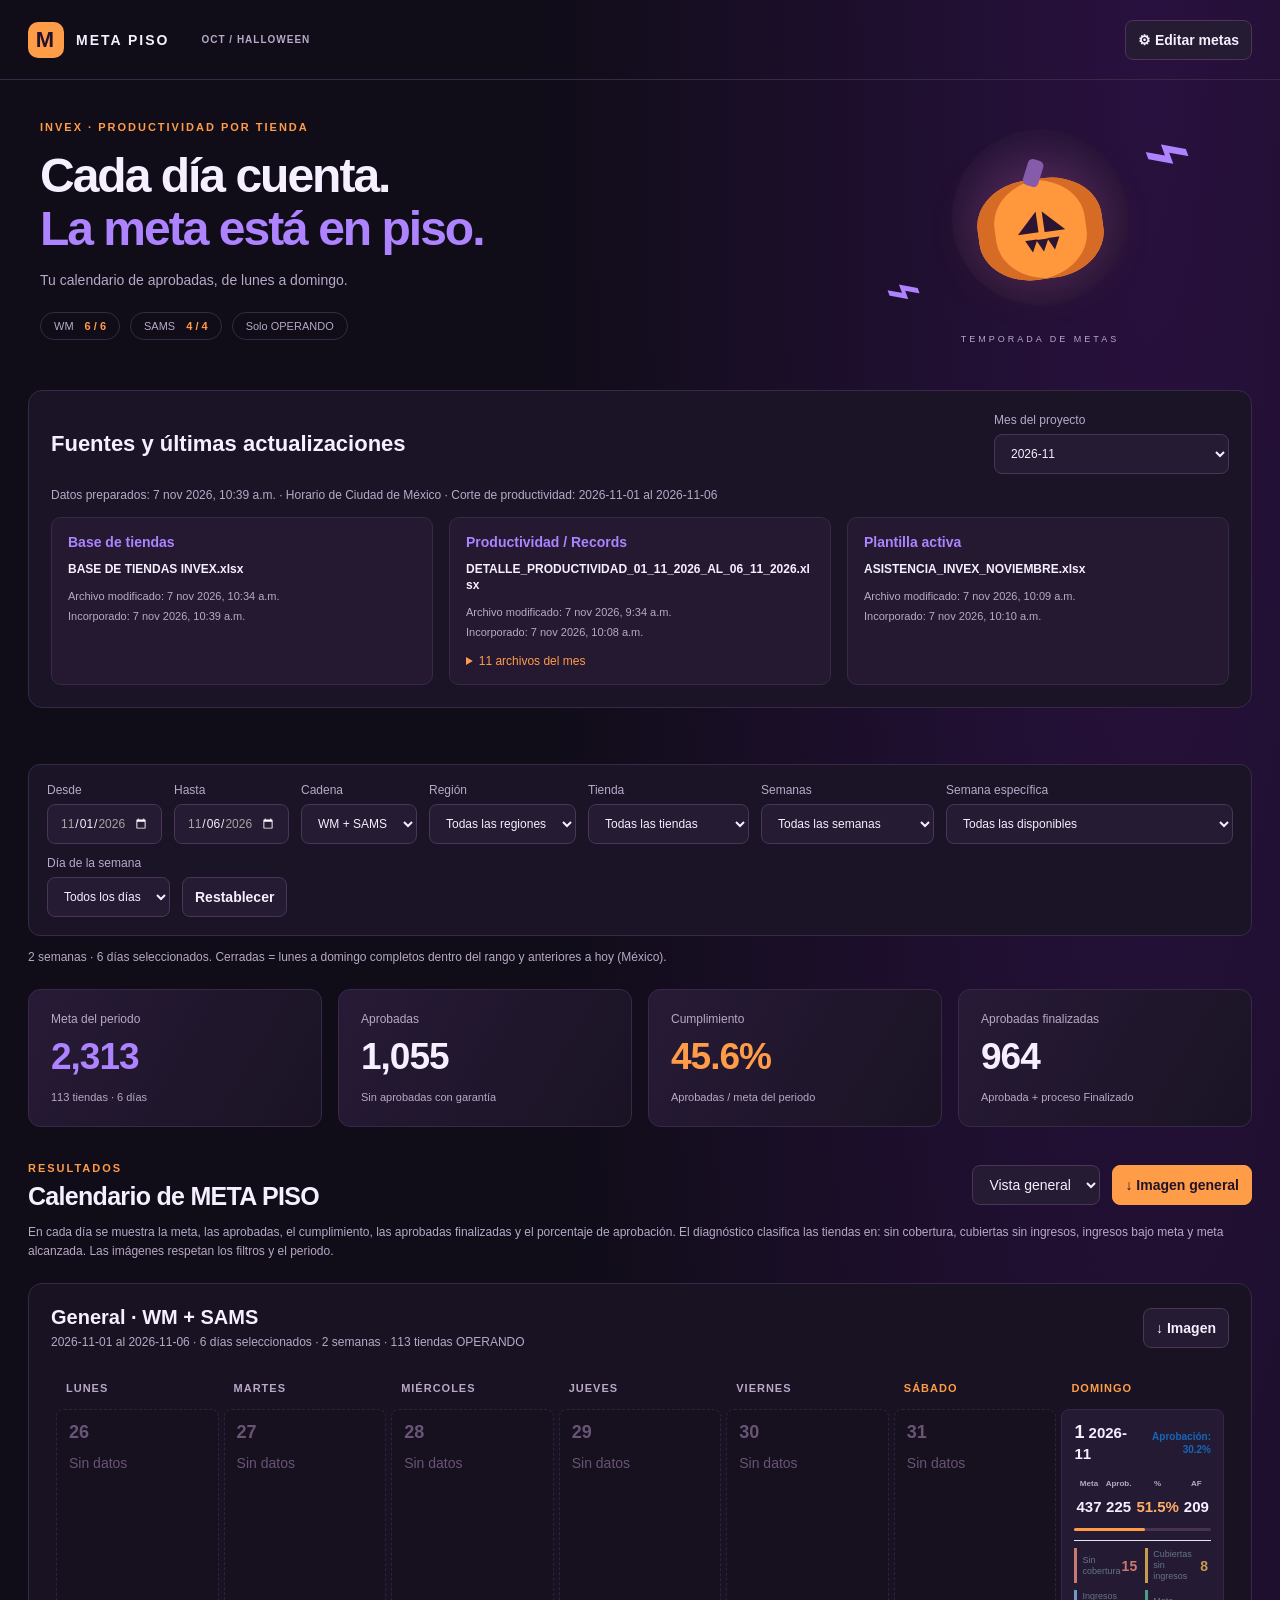
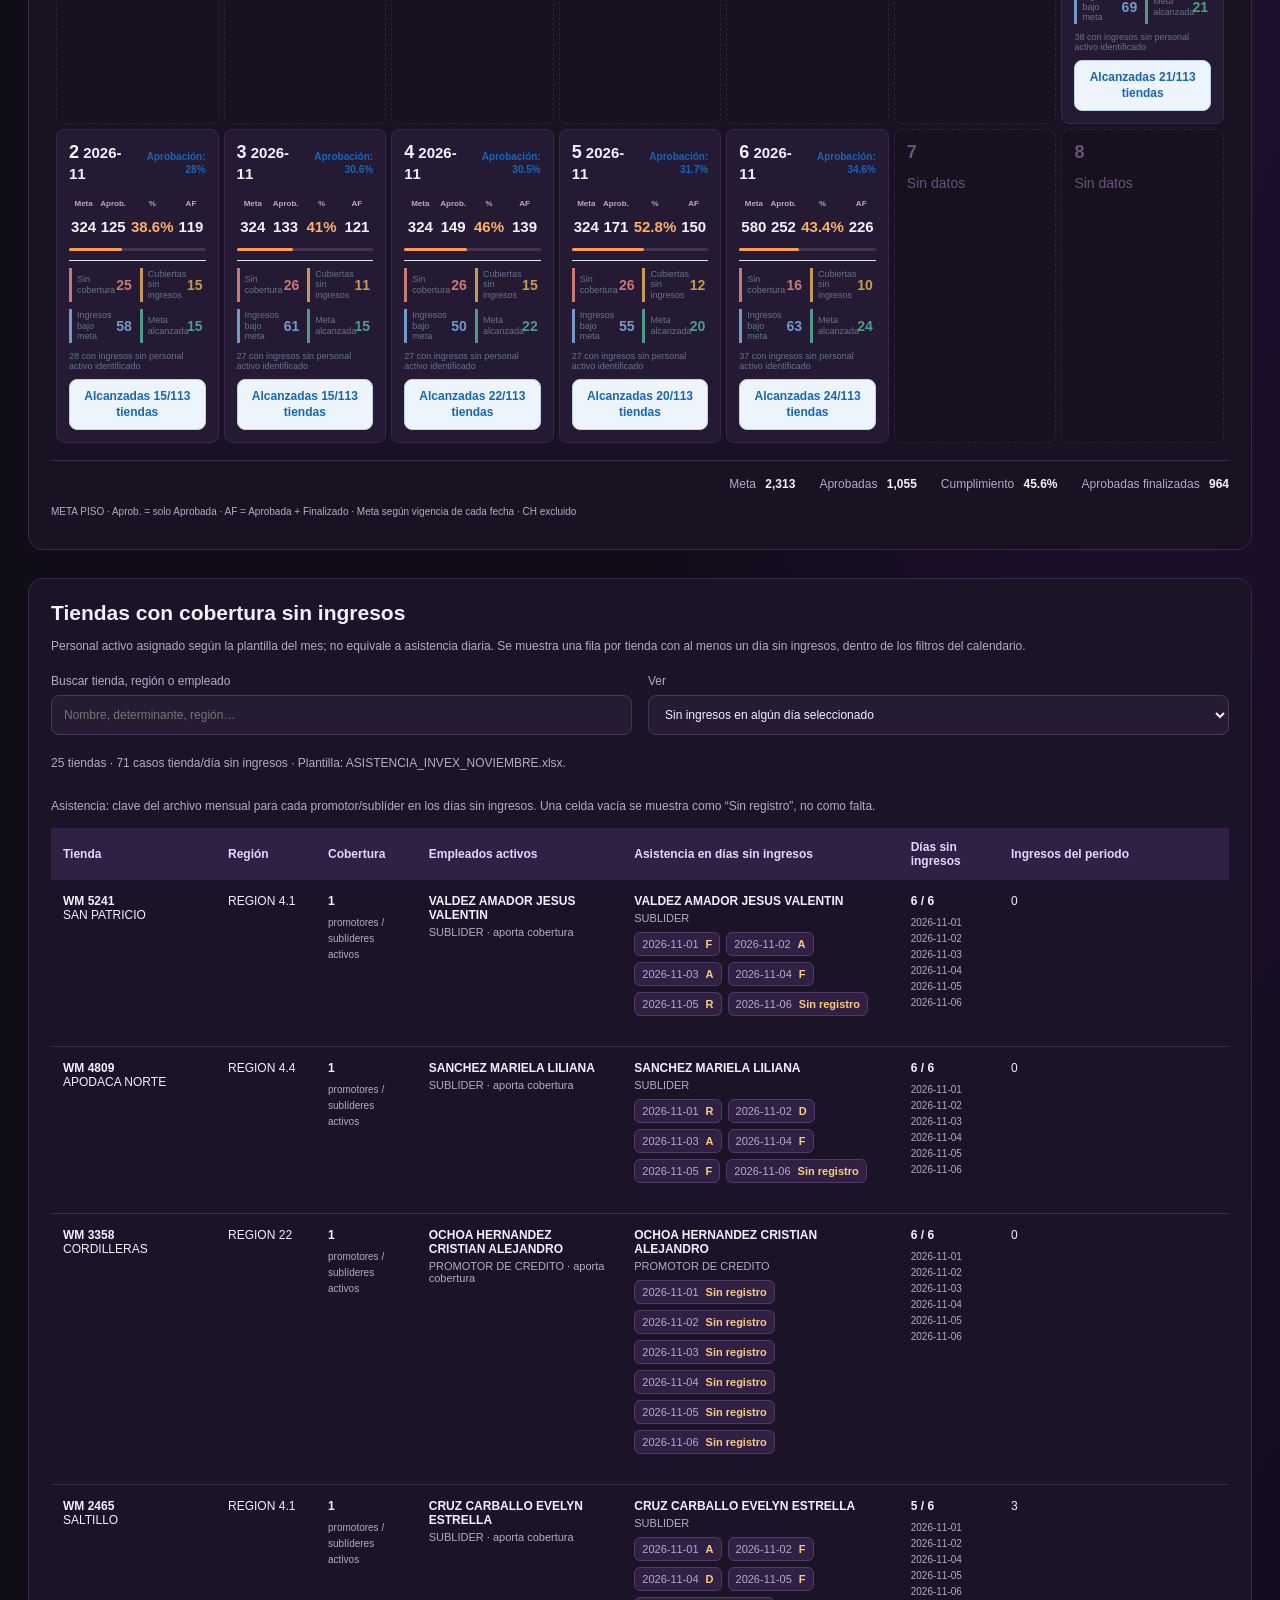
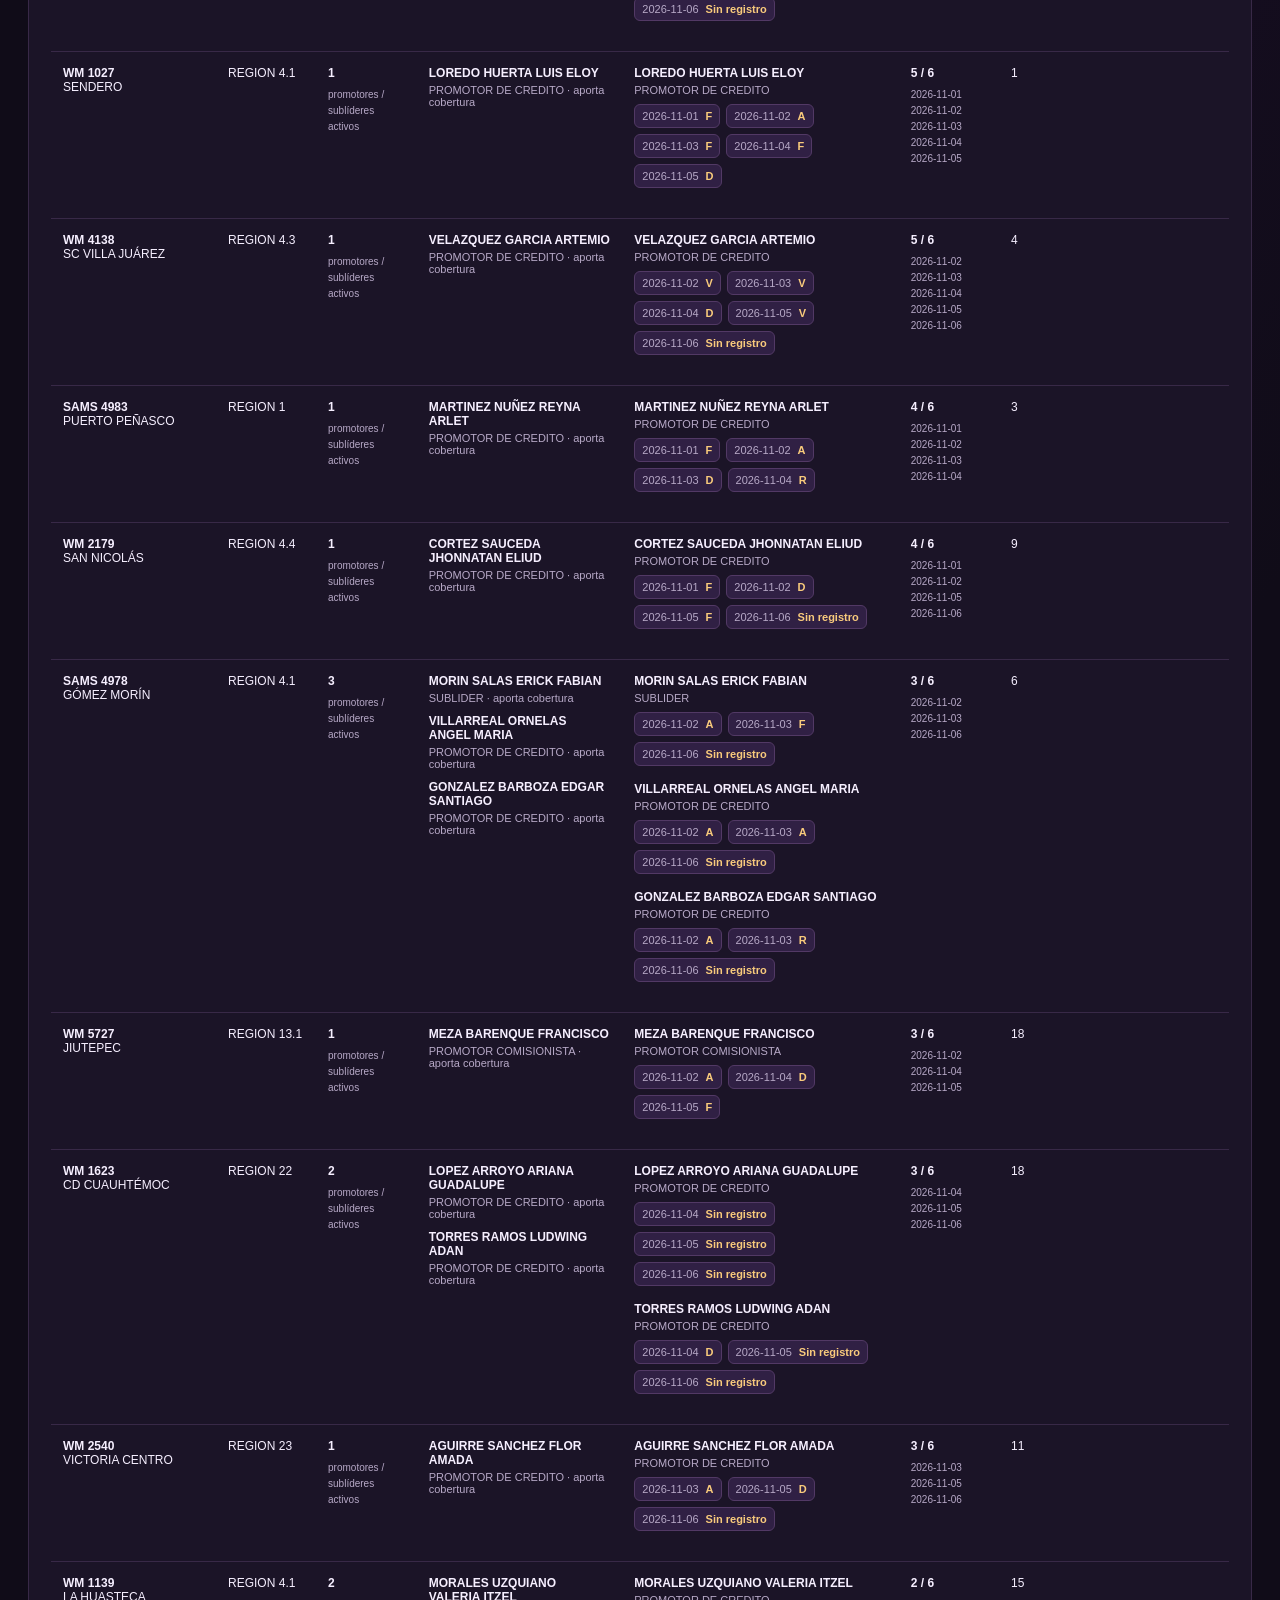
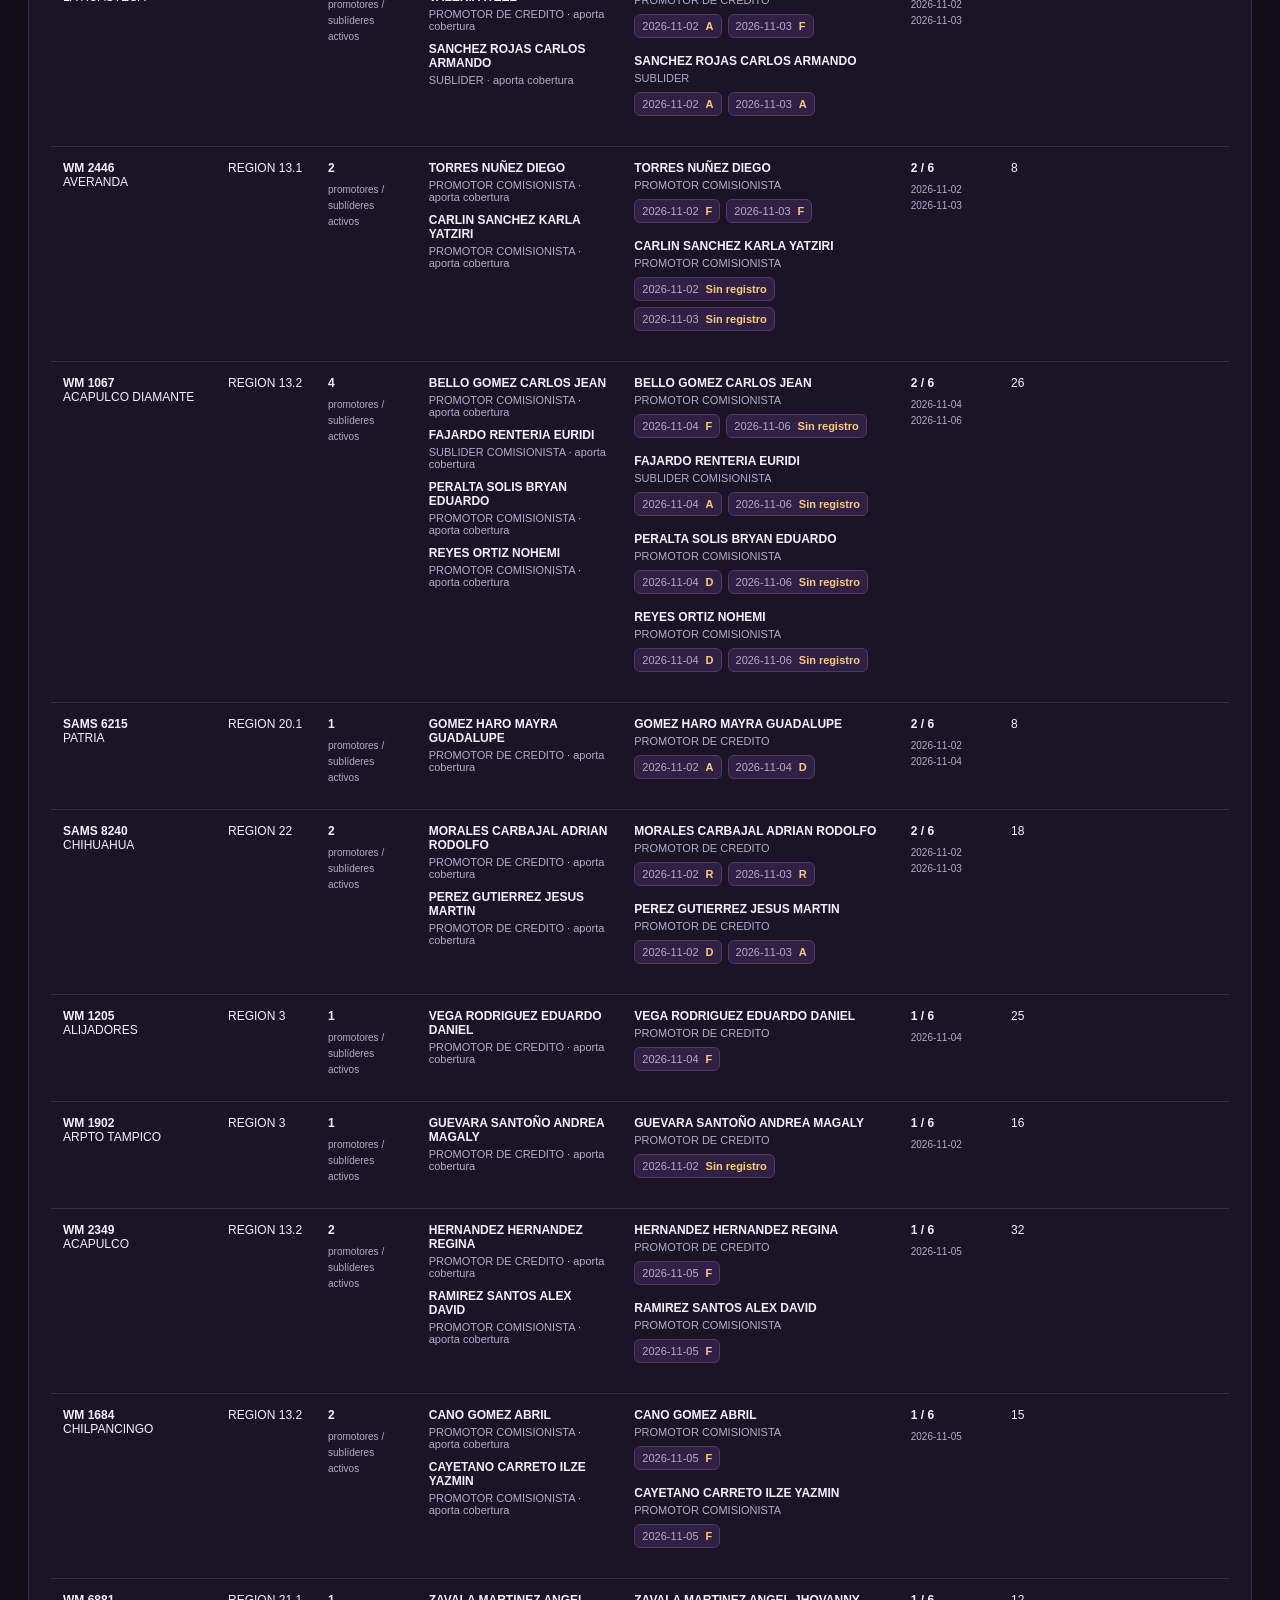
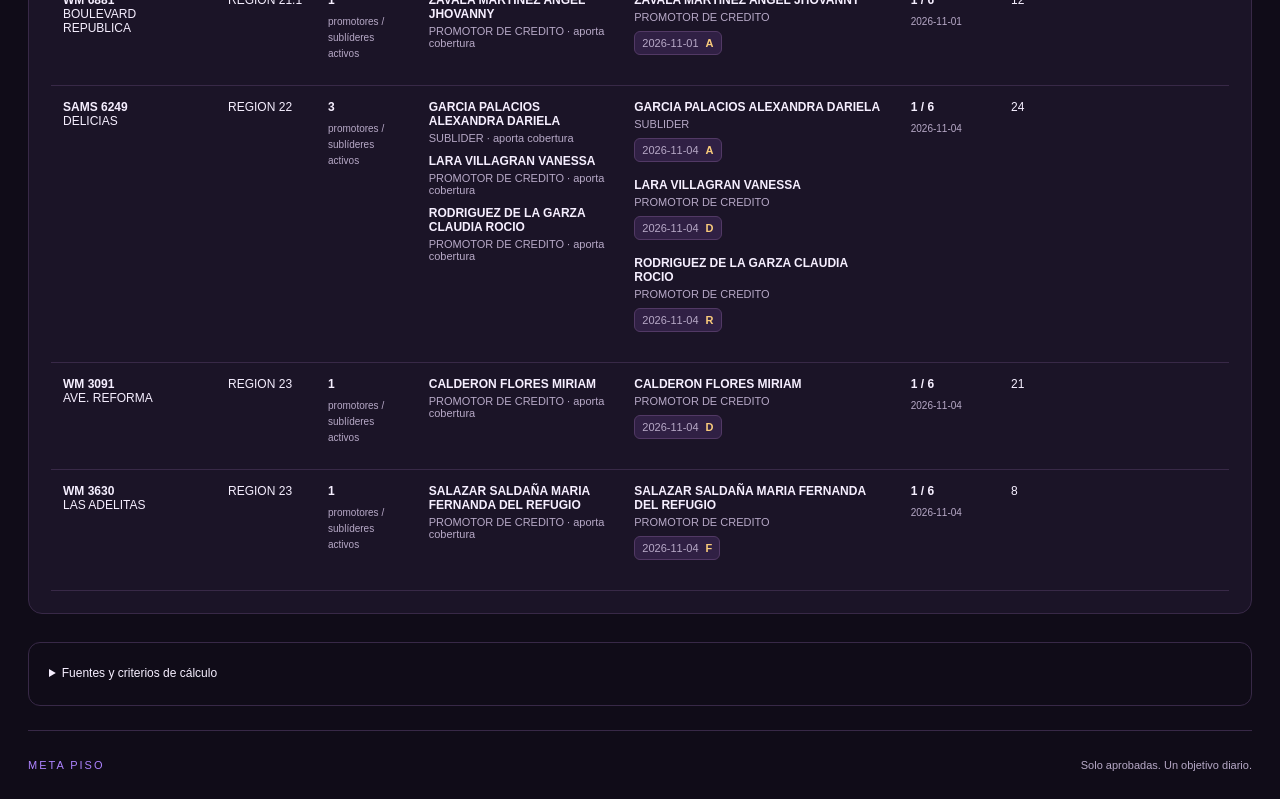
==== commit dfcb8e50: "Actualizar META PISO y sus fuentes mensuales" ====
--- a/docs/index.html
+++ b/docs/index.html
@@ -22,13 +22,13 @@
 
     <!-- SISTEMA META PISO -->
     <link rel="stylesheet" href="cobertura-detalle.css?v=32">
-    <script defer src="core.js?v=34"></script>
+    <script defer src="core.js?v=35"></script>
     <script defer src="data/catalog.js?v=2026-11-07T1639078661360000"></script><script defer src="seed.js?v=2026-11-07T1639078661360000"></script><script defer src="fuentes.js?v=33"></script>
     <script defer src="weeks.js"></script>
     <script defer src="brands.js"></script>
     <script defer src="diagnostico.js?v=32"></script>
     <script defer src="cobertura-detalle.js?v=33"></script>
-    <script defer src="app.js?v=34"></script>
+    <script defer src="app.js?v=35"></script>
 
 </head>
 
@@ -247,7 +247,7 @@
         <details class="audit"><summary>Fuentes y criterios de cálculo</summary><div id="audit"></div>
         <p>Solo tiendas OPERANDO de WM y SAMS. Meta WM: 2 lunes a viernes y 3 sábado/domingo; SAMS: 4 y 5, salvo edición. Cumplimiento = aprobadas / meta. Aprobación = aprobadas / ingresos. Se cuenta solo Aprobada; AF exige además Finalizado. Las fechas corresponden a la creación de las solicitudes.</p>
         <p>La cobertura utiliza promotores y sublíderes ACTIVO de la plantilla del mes, no asistencia diaria. La tabla inferior muestra las tiendas cubiertas con cero ingresos en los días seleccionados. Los datos faltantes no se consideran cero.</p>
-        <p>Las fuentes se mantienen por mes en el proyecto. Una actualización de productividad reemplaza los días incluidos en el nuevo archivo para evitar sumar cortes duplicados. Las metas usan su fecha de vigencia: hasta el 06/11/2026 WM 2/3 y SAMS 4/5; desde el 07/11/2026 WM 6/6 y SAMS 4/4. Los cambios adicionales se guardan por fecha en este navegador; los datos proceden siempre de la versión publicada.</p>
+        <p>Las fuentes se mantienen por mes en el proyecto. Una actualización de productividad reemplaza los días incluidos en el nuevo archivo para evitar sumar cortes duplicados. Las metas usan su fecha de vigencia: hasta el 05/11/2026 WM 2/3 y SAMS 4/5; desde el 06/11/2026 WM 6/6 y SAMS 4/4. Los cambios adicionales se guardan por fecha en este navegador; los datos proceden siempre de la versión publicada.</p>
         </details>
 
         <footer>
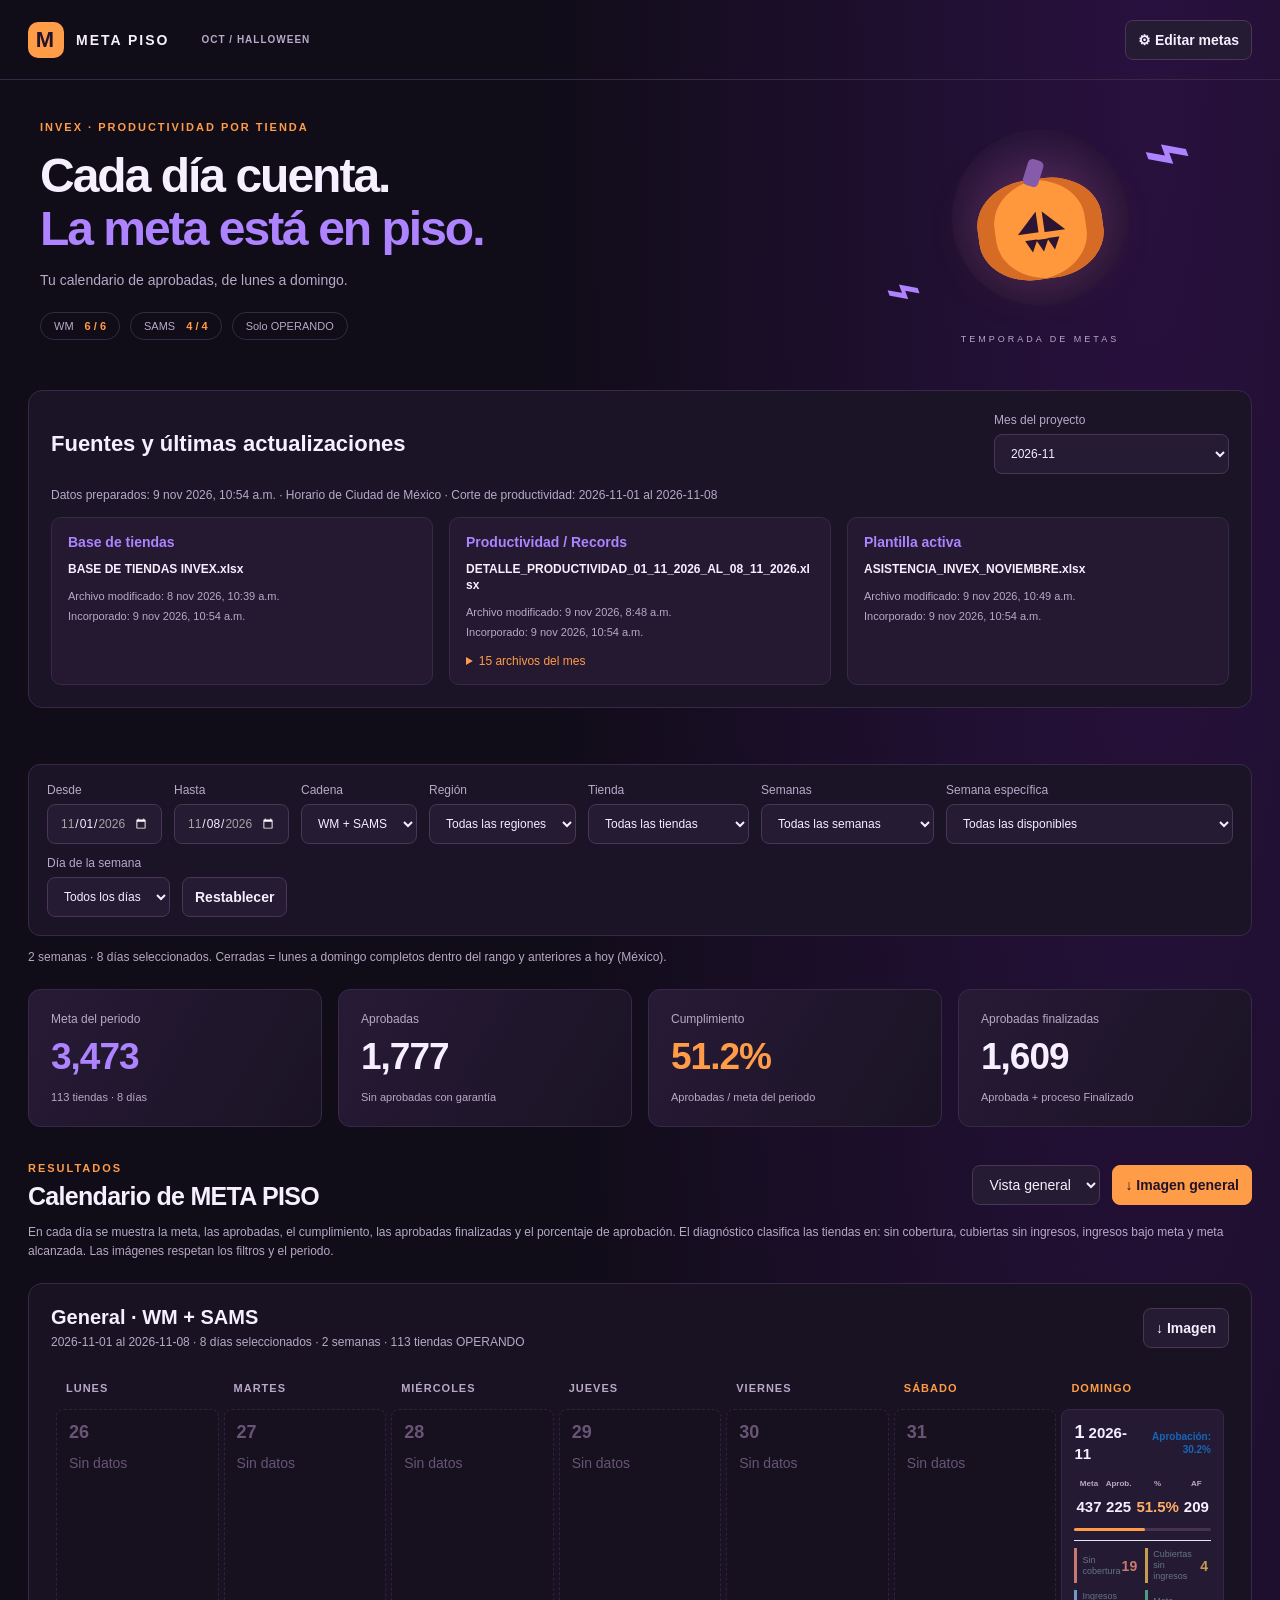
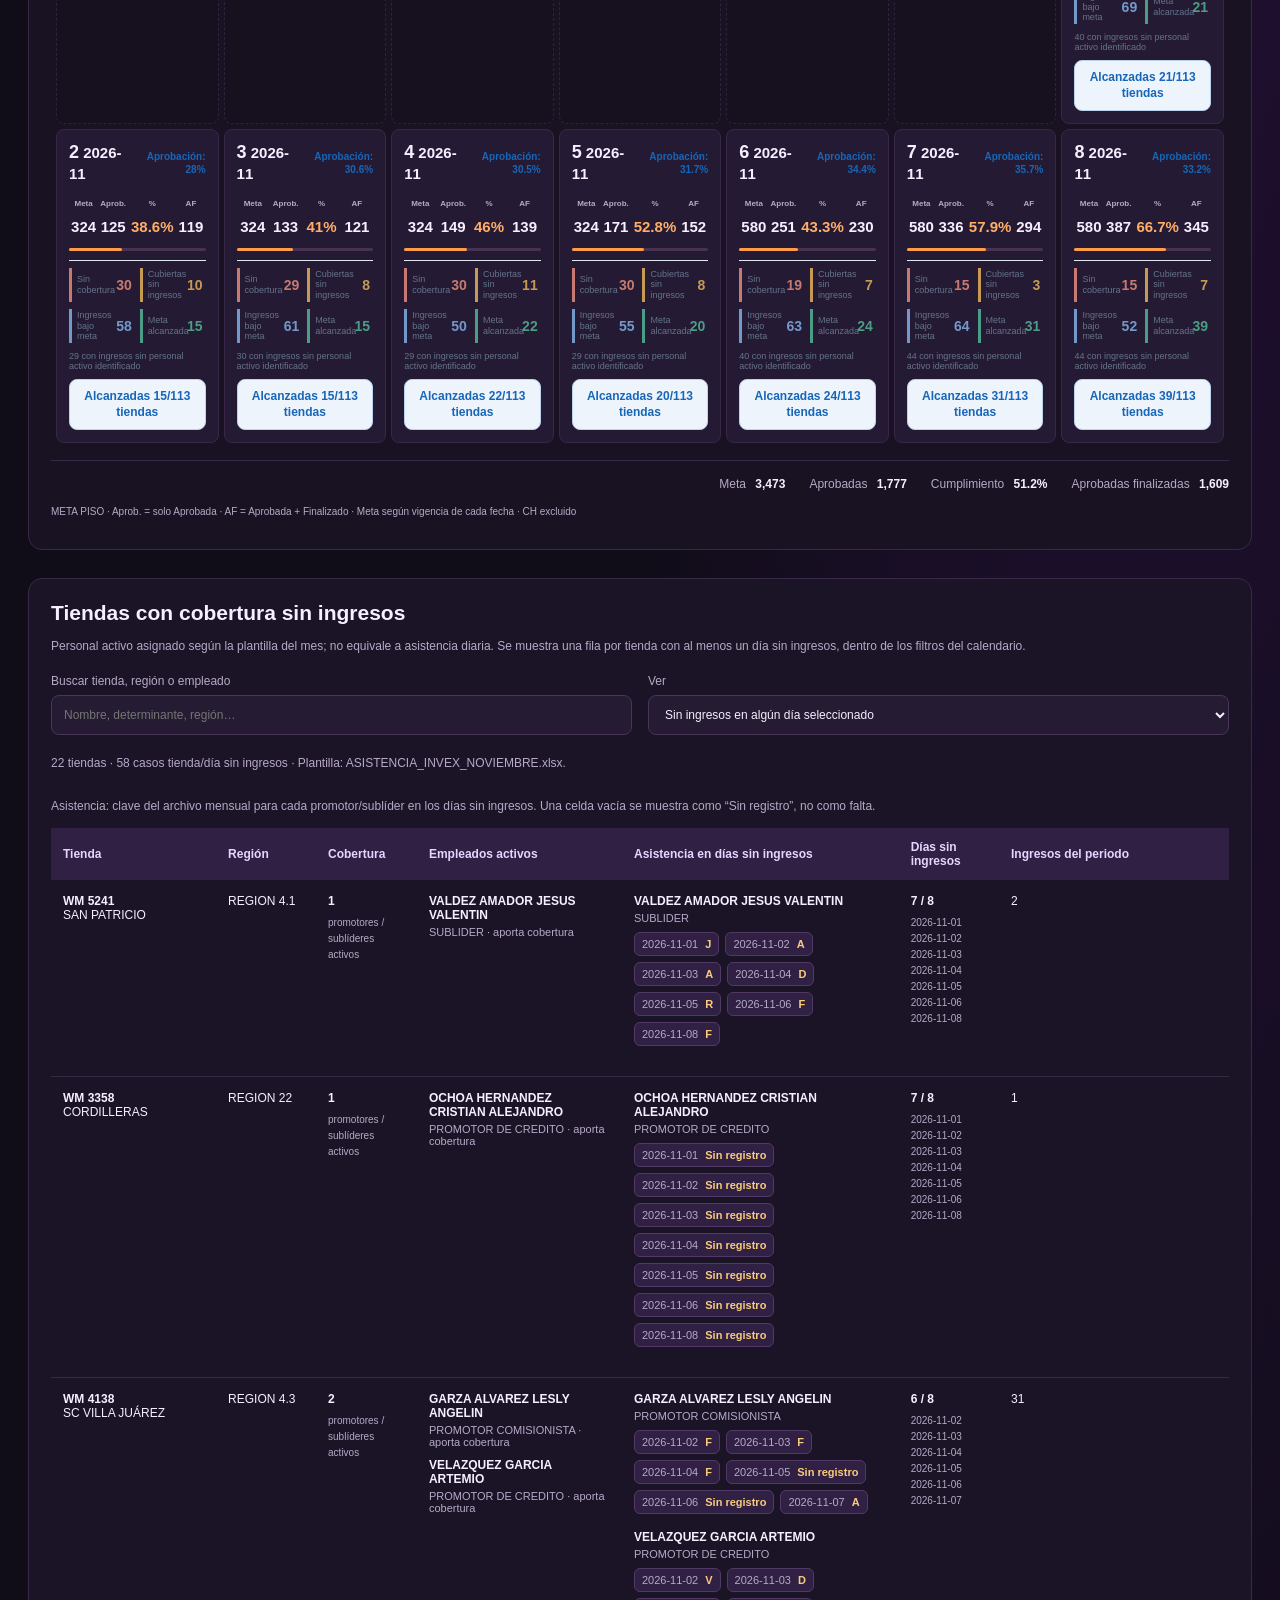
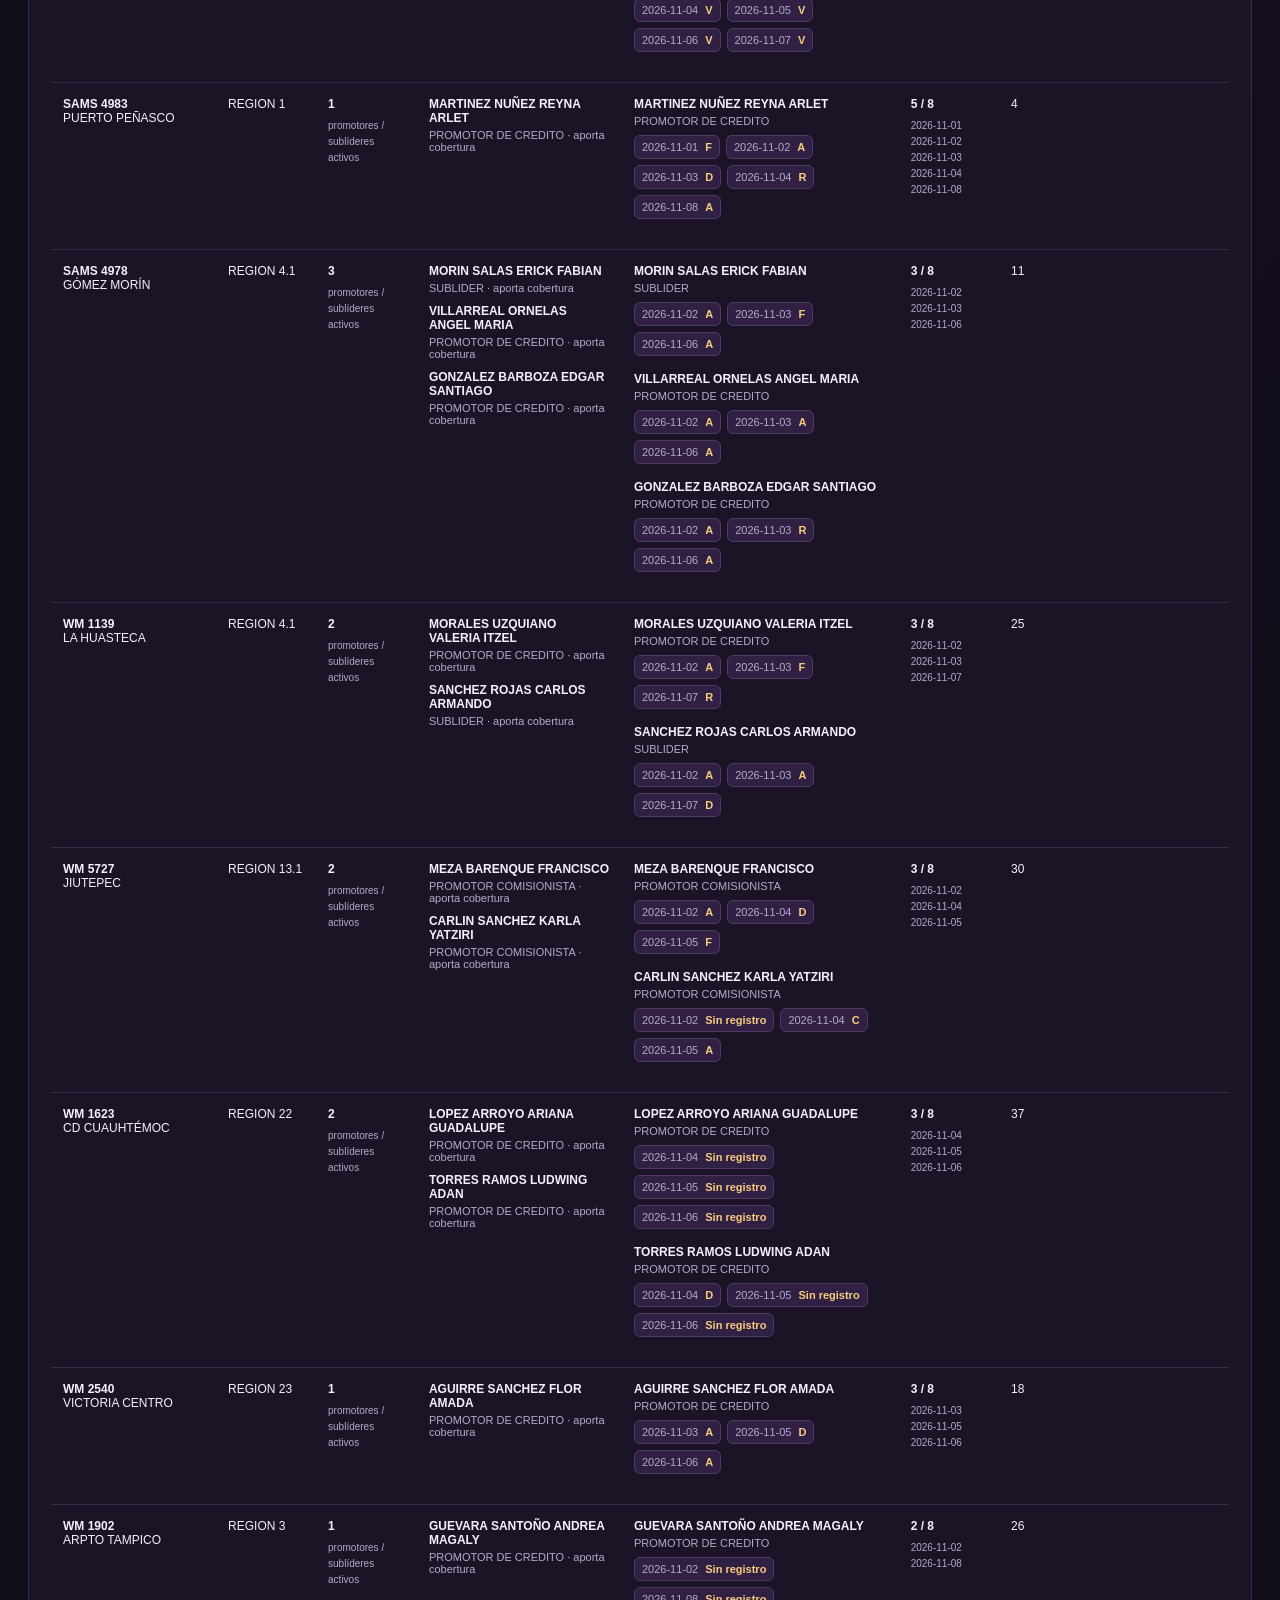
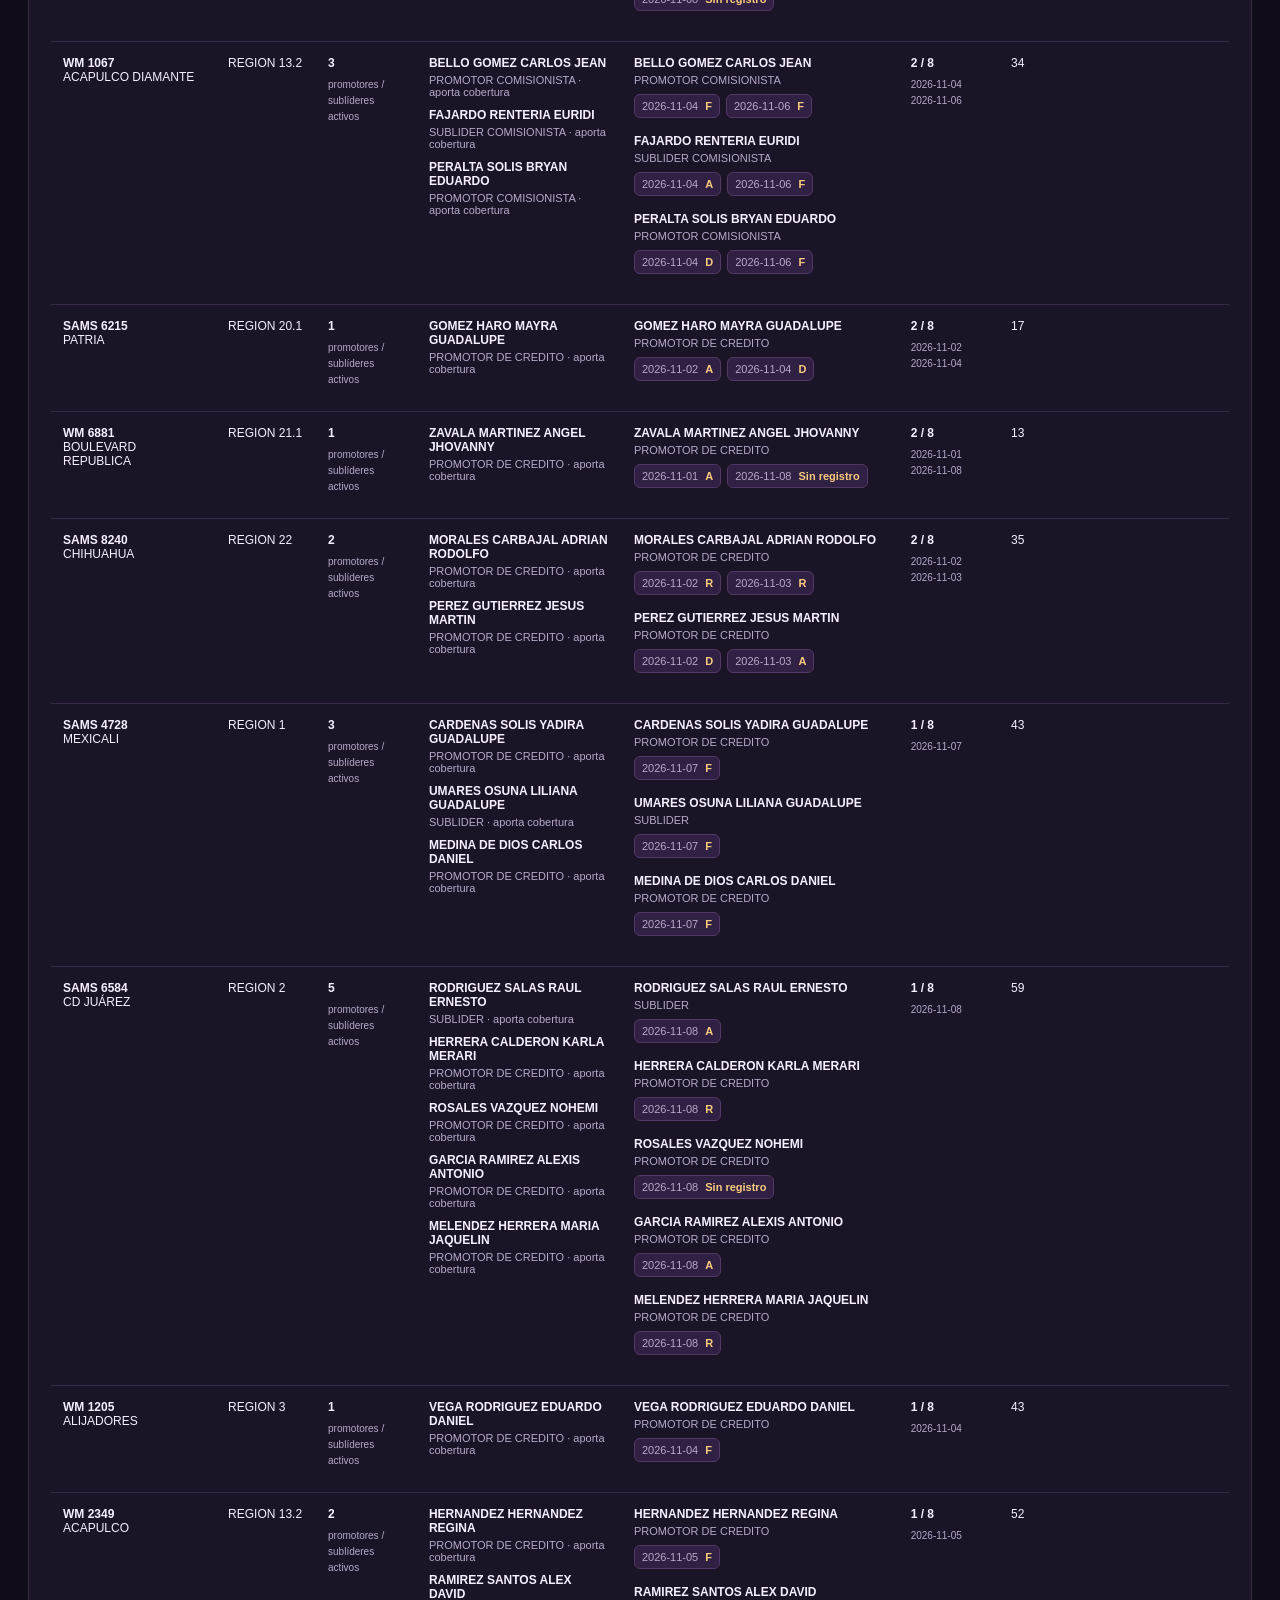
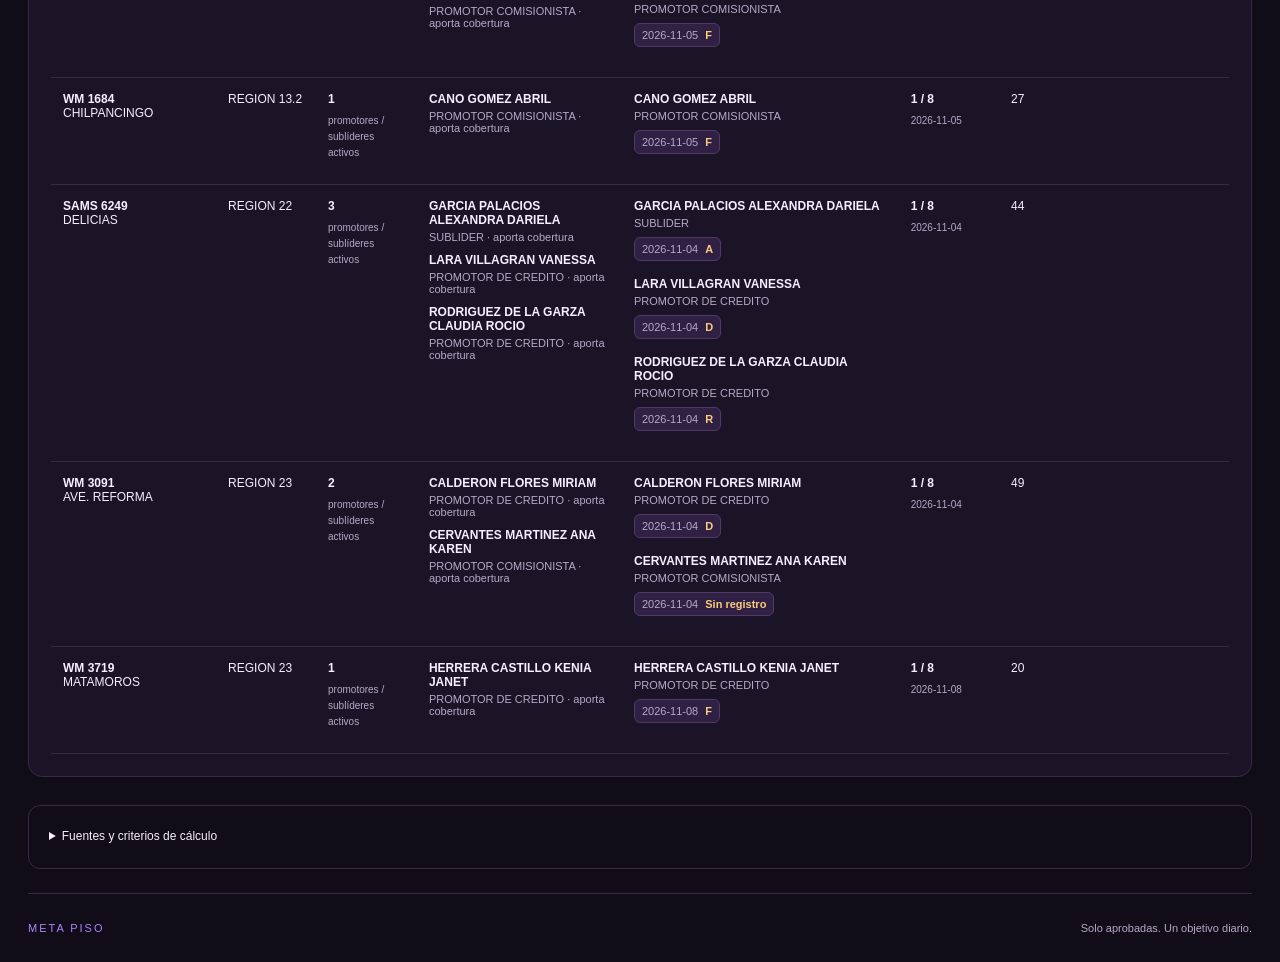
==== commit 43b470ca: "Actualizar META PISO y sus fuentes mensuales" ====
--- a/docs/index.html
+++ b/docs/index.html
@@ -23,12 +23,12 @@
     <!-- SISTEMA META PISO -->
     <link rel="stylesheet" href="cobertura-detalle.css?v=32">
     <script defer src="core.js?v=35"></script>
-    <script defer src="data/catalog.js?v=2026-11-07T1639078661360000"></script><script defer src="seed.js?v=2026-11-07T1639078661360000"></script><script defer src="fuentes.js?v=33"></script>
+    <script defer src="data/catalog.js?v=2026-11-09T1654500589290000"></script><script defer src="seed.js?v=2026-11-09T1654500589290000"></script><script defer src="fuentes.js?v=33"></script>
     <script defer src="weeks.js"></script>
     <script defer src="brands.js"></script>
     <script defer src="diagnostico.js?v=32"></script>
     <script defer src="cobertura-detalle.js?v=33"></script>
-    <script defer src="app.js?v=35"></script>
+    <script defer src="app.js?v=36"></script>
 
 </head>
 
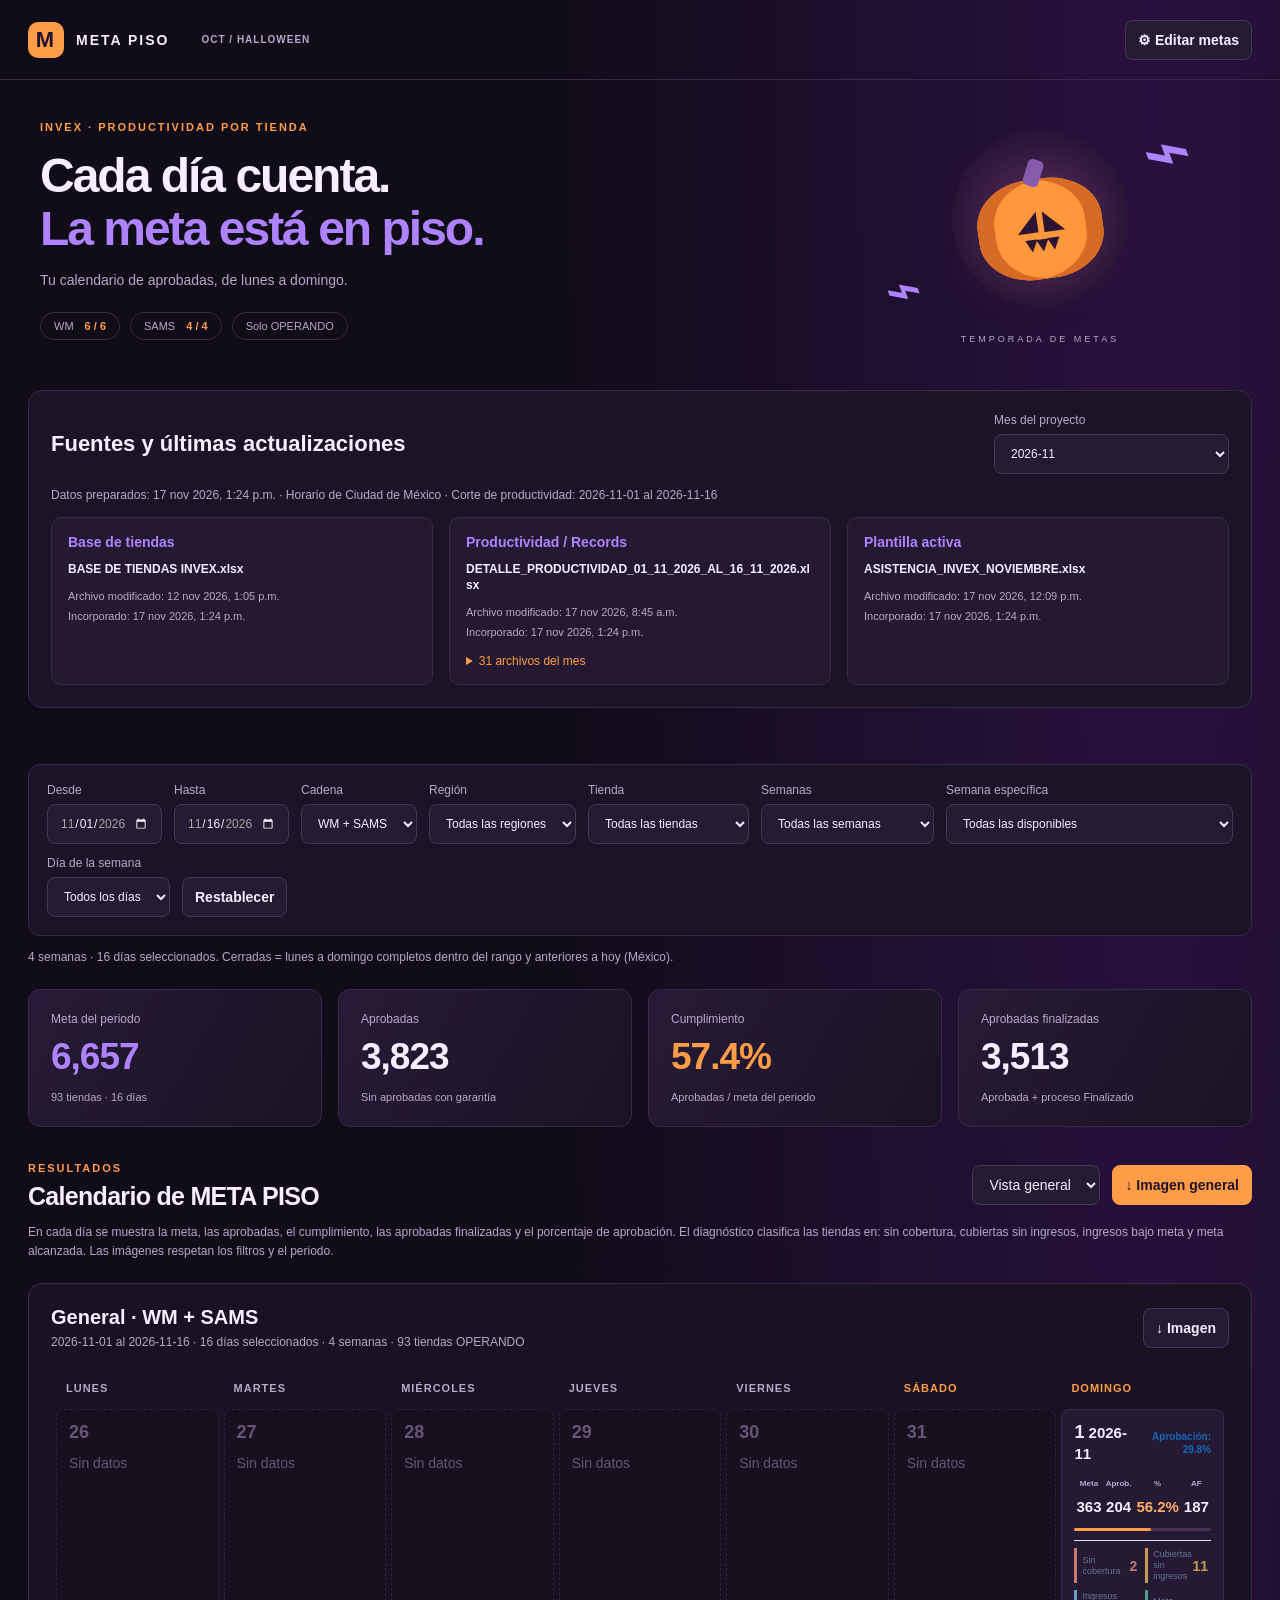
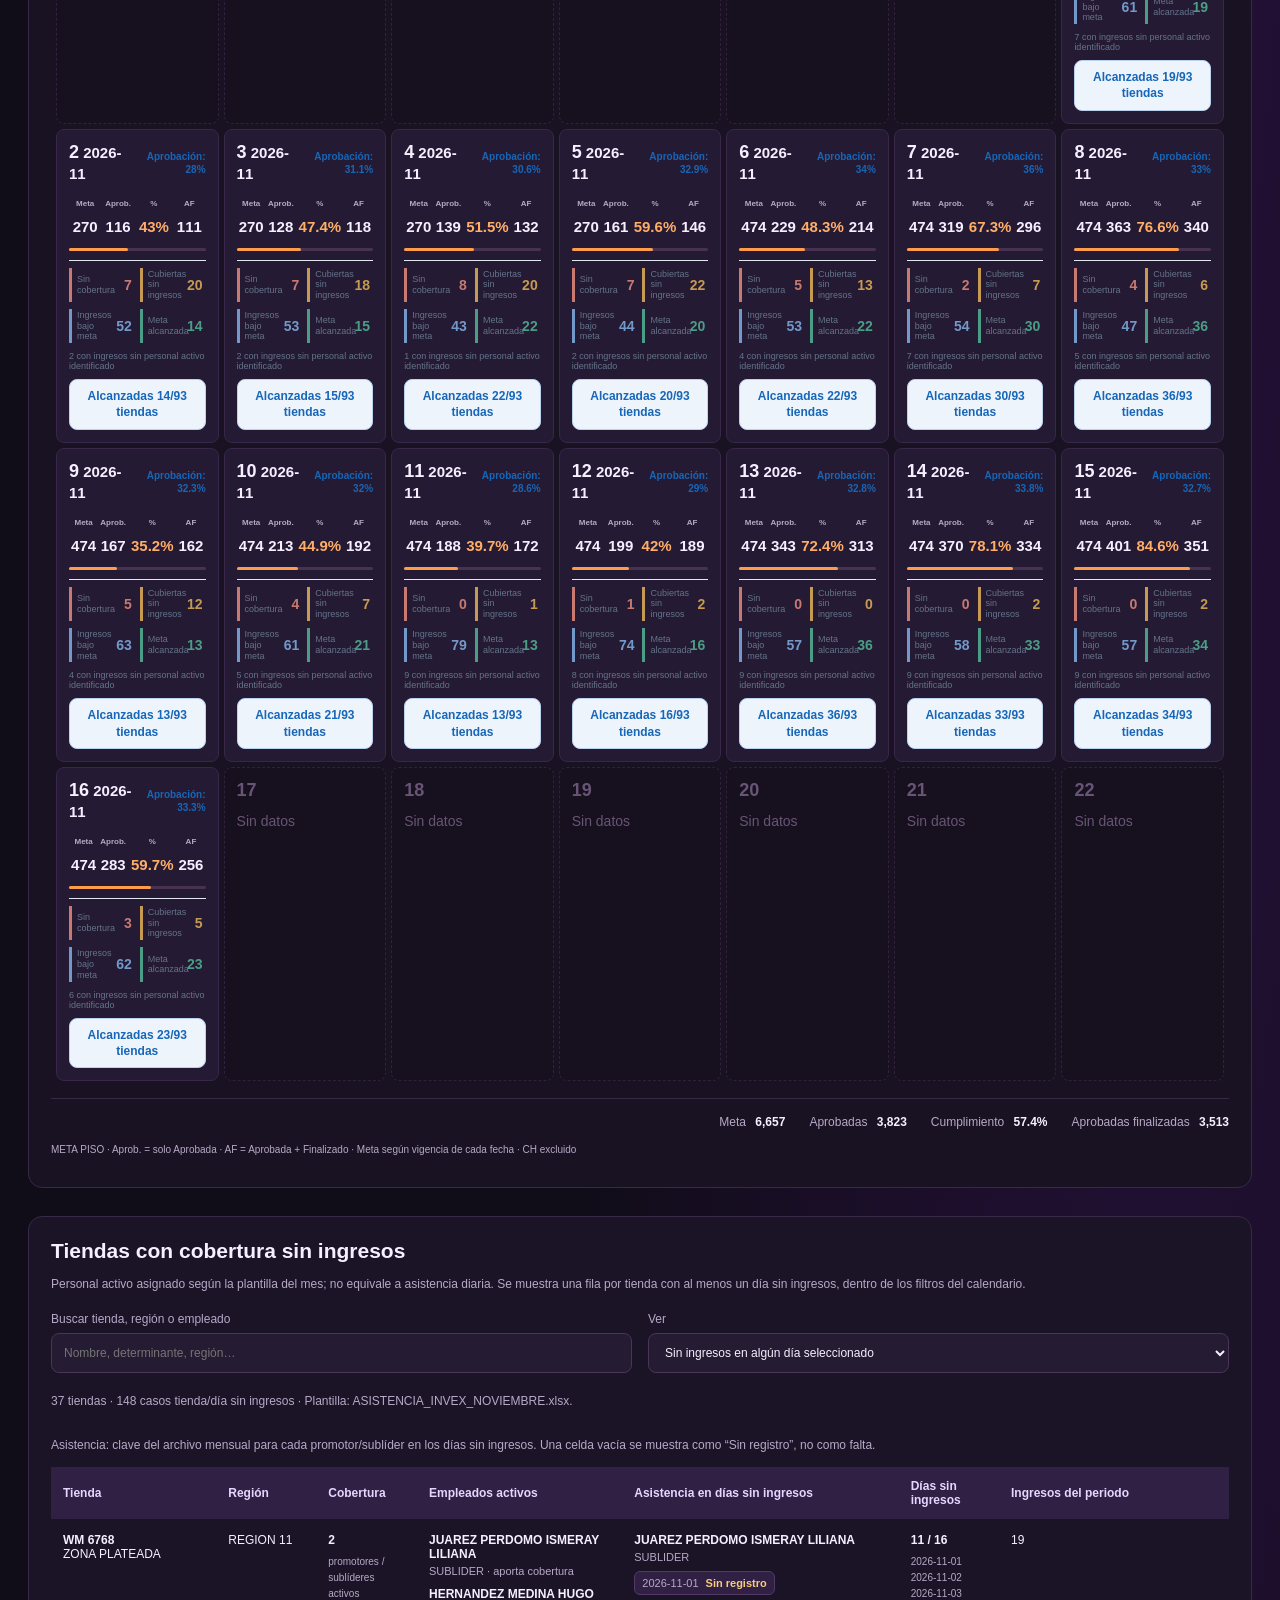
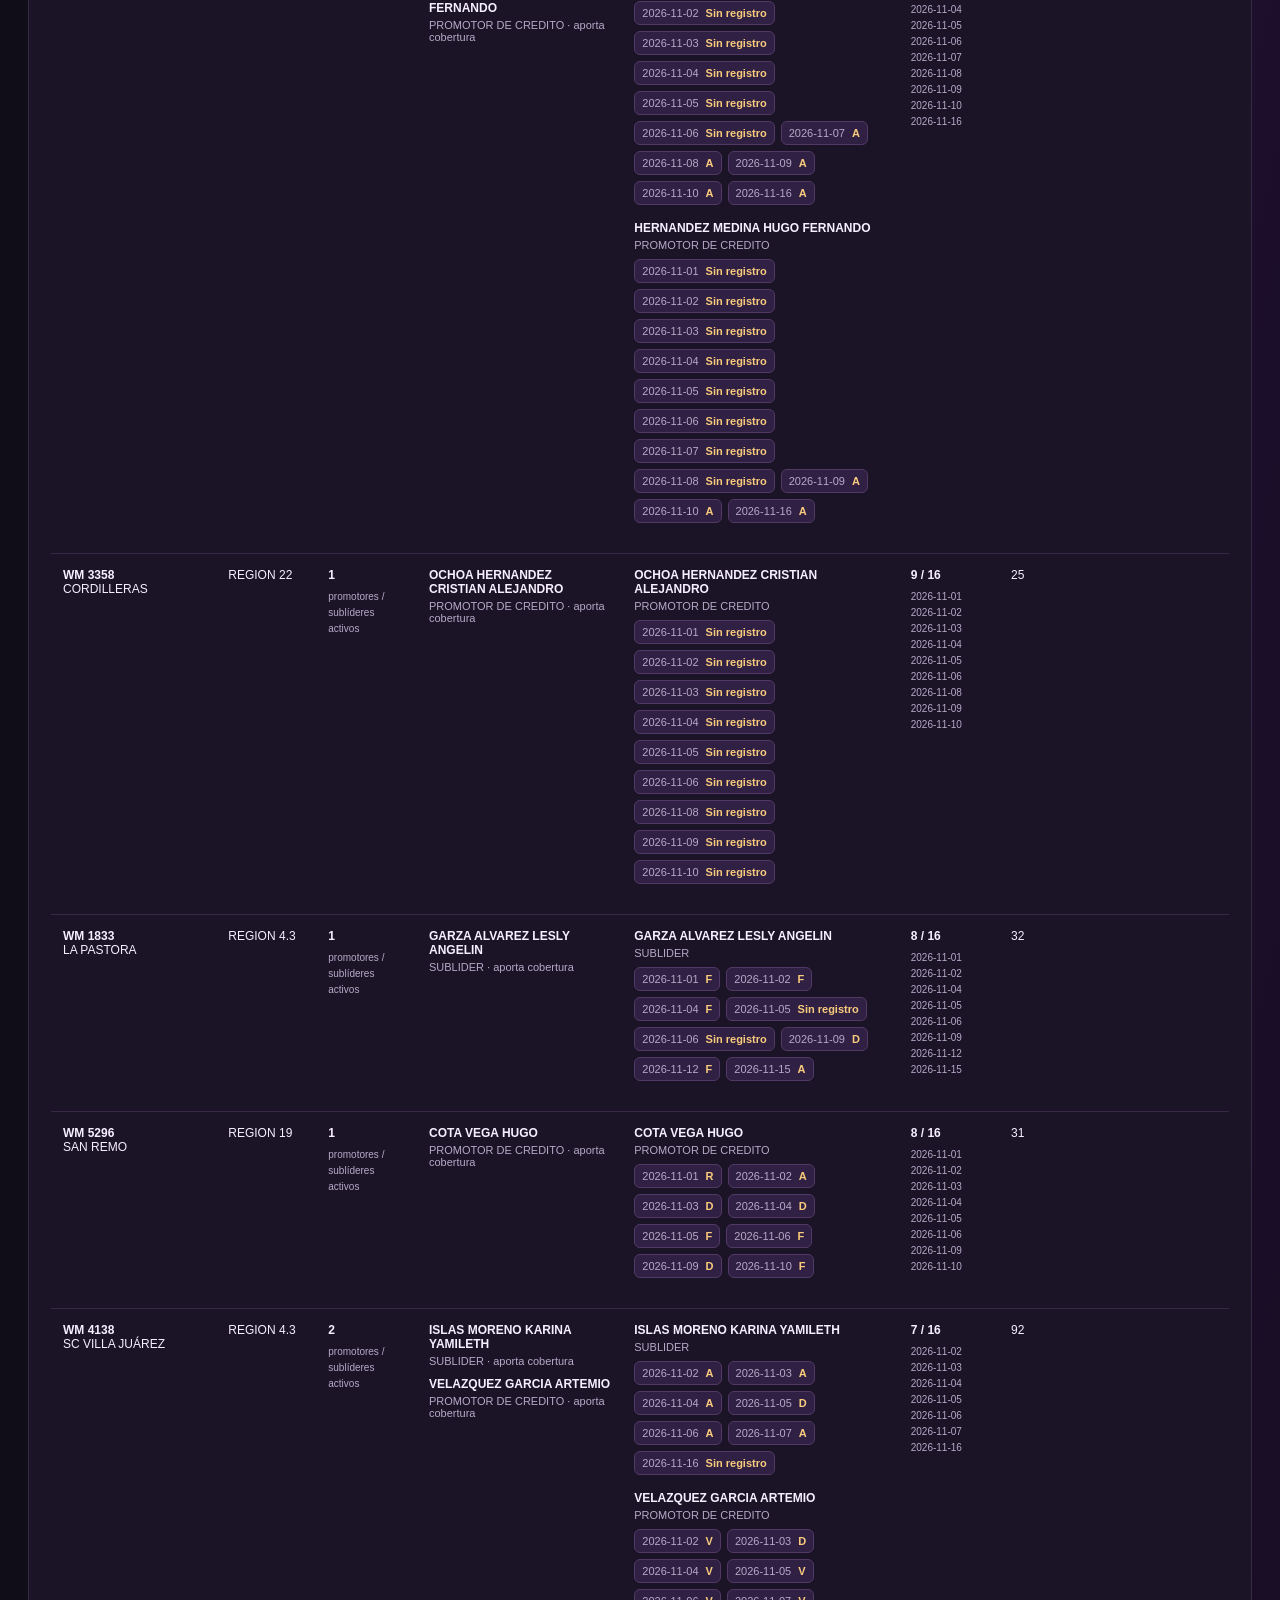
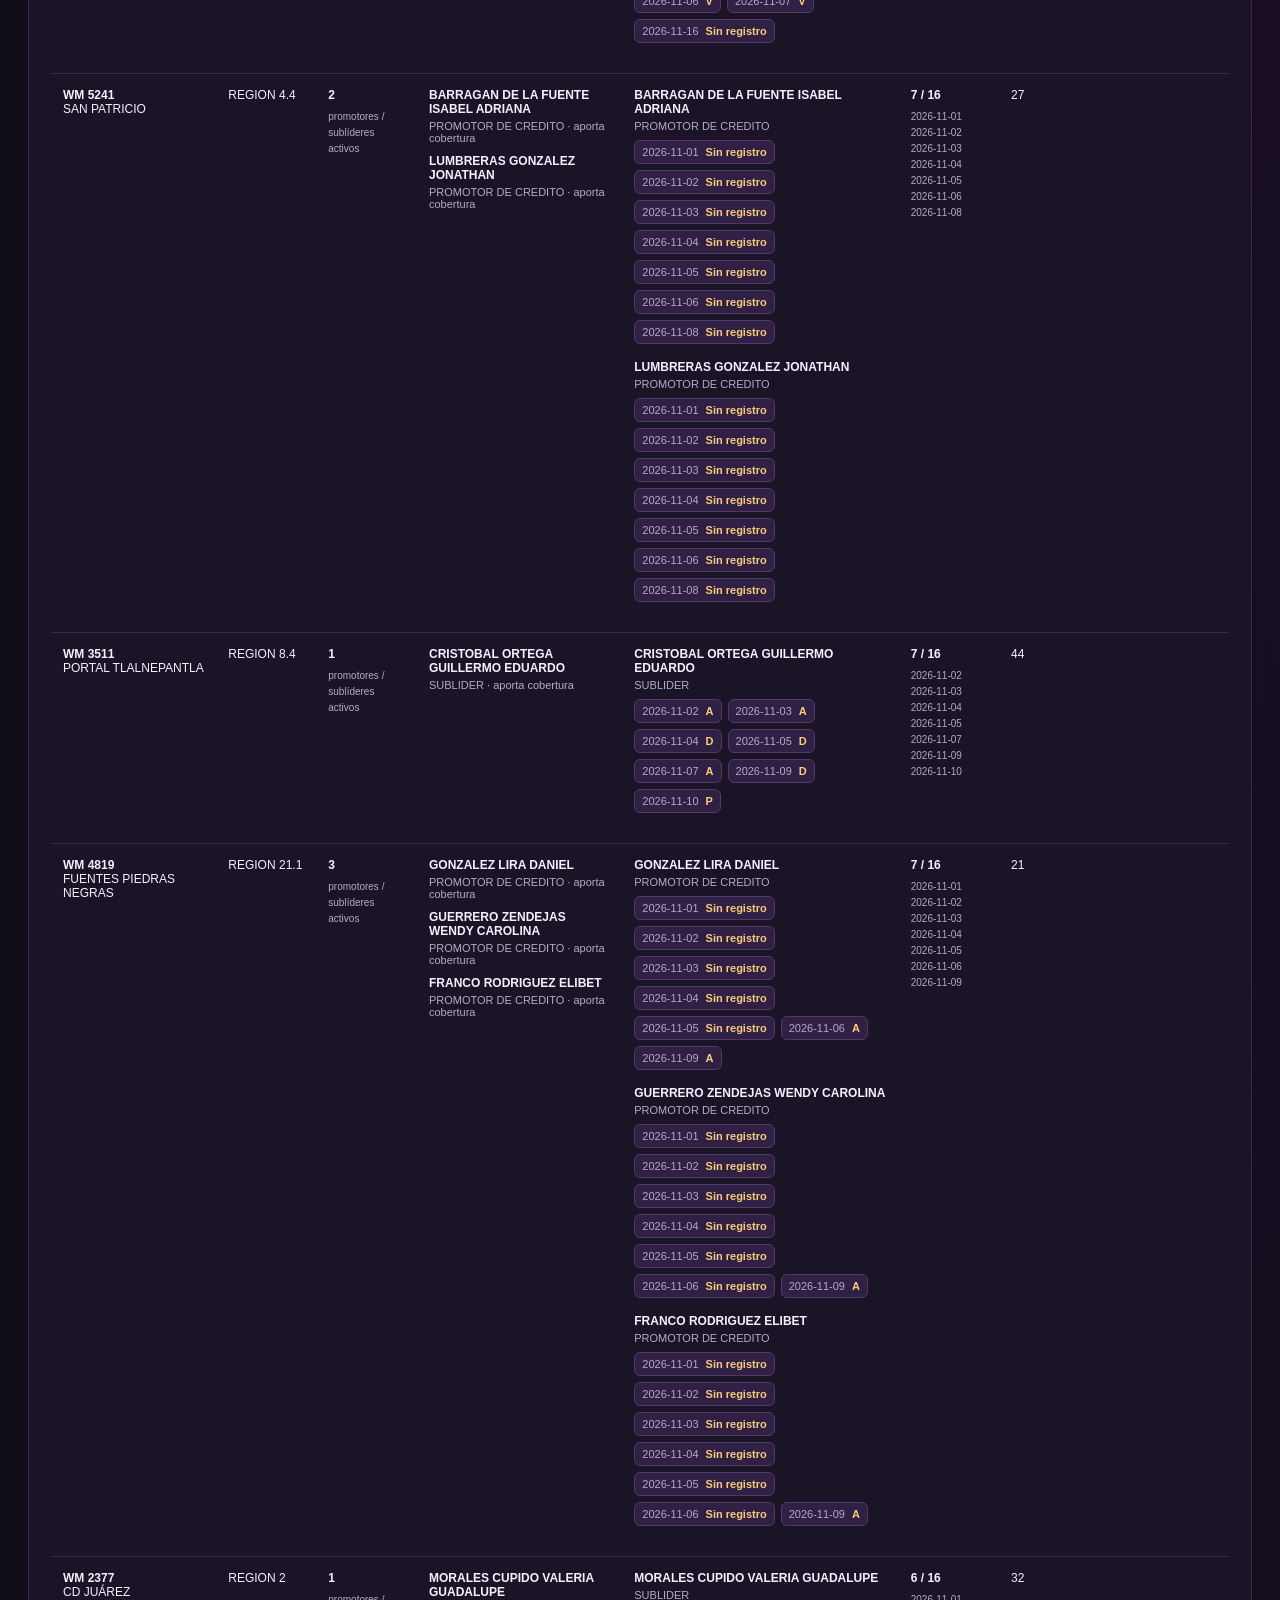
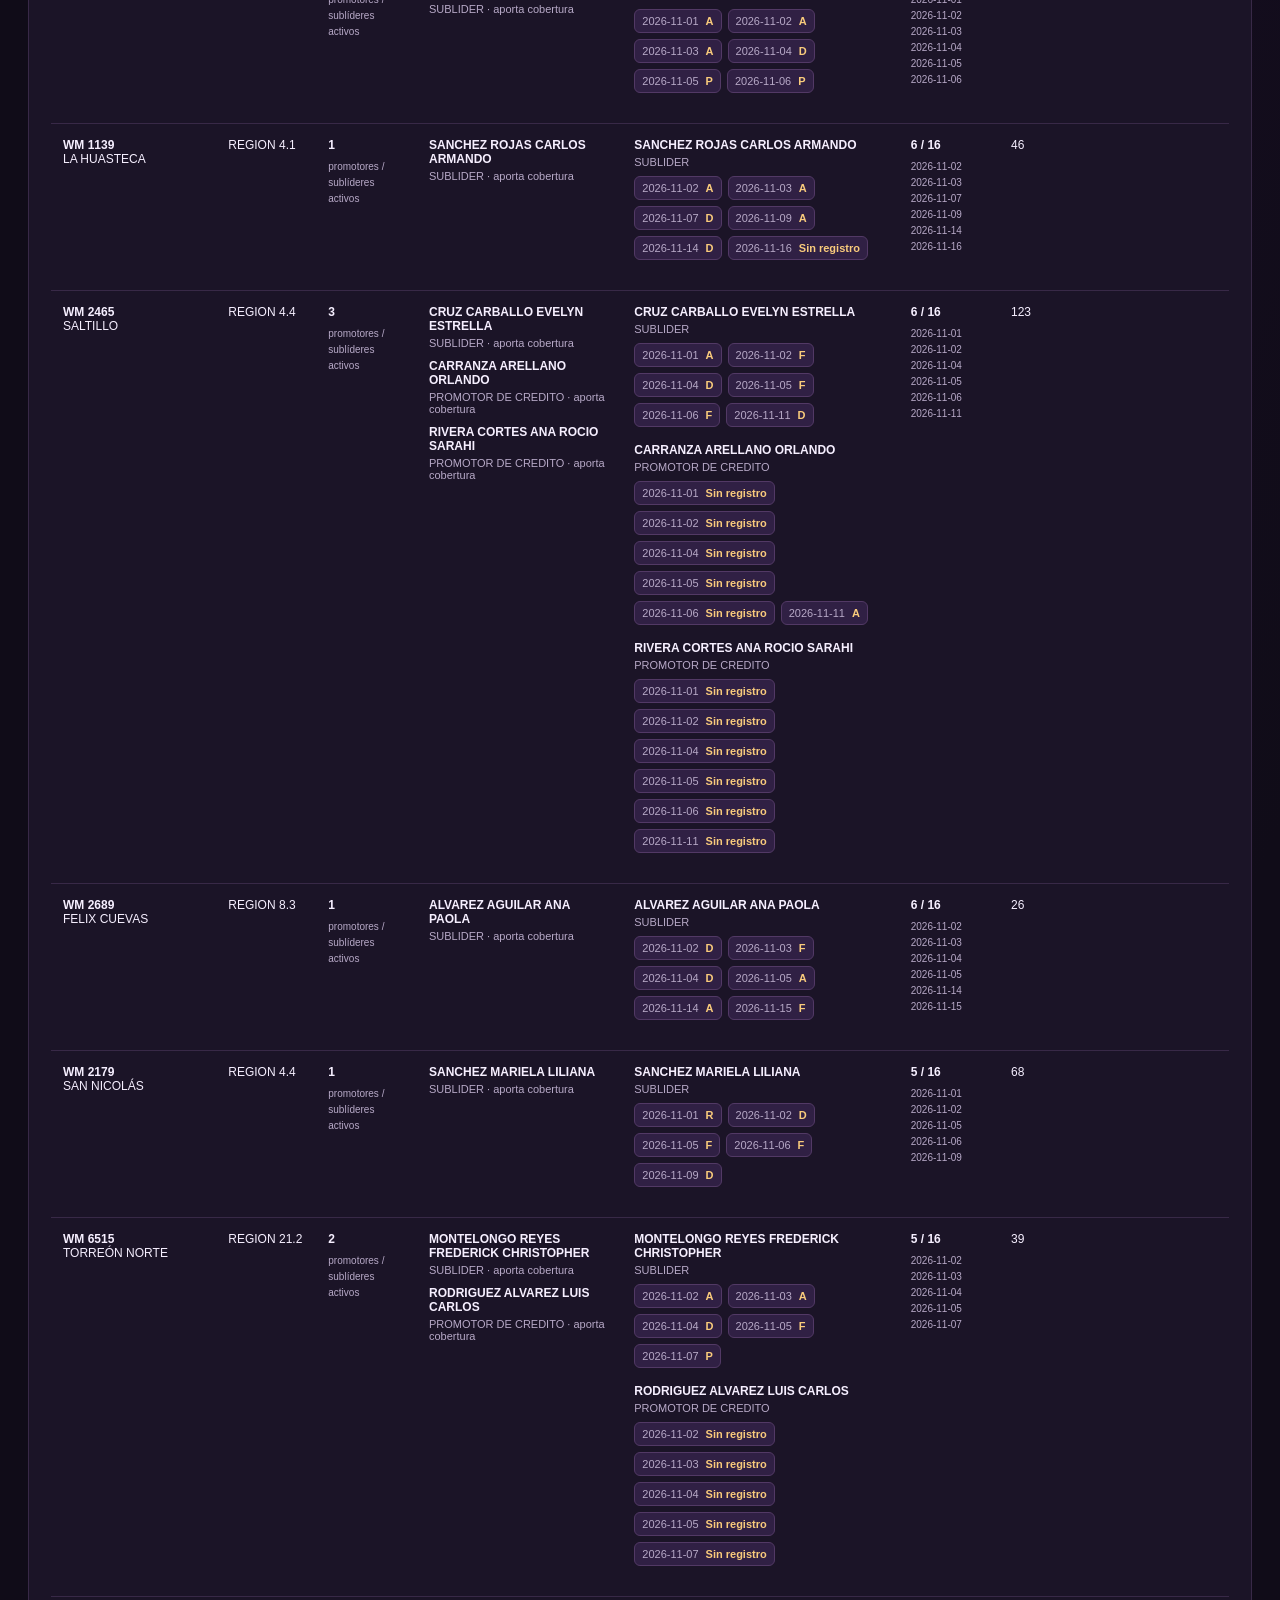
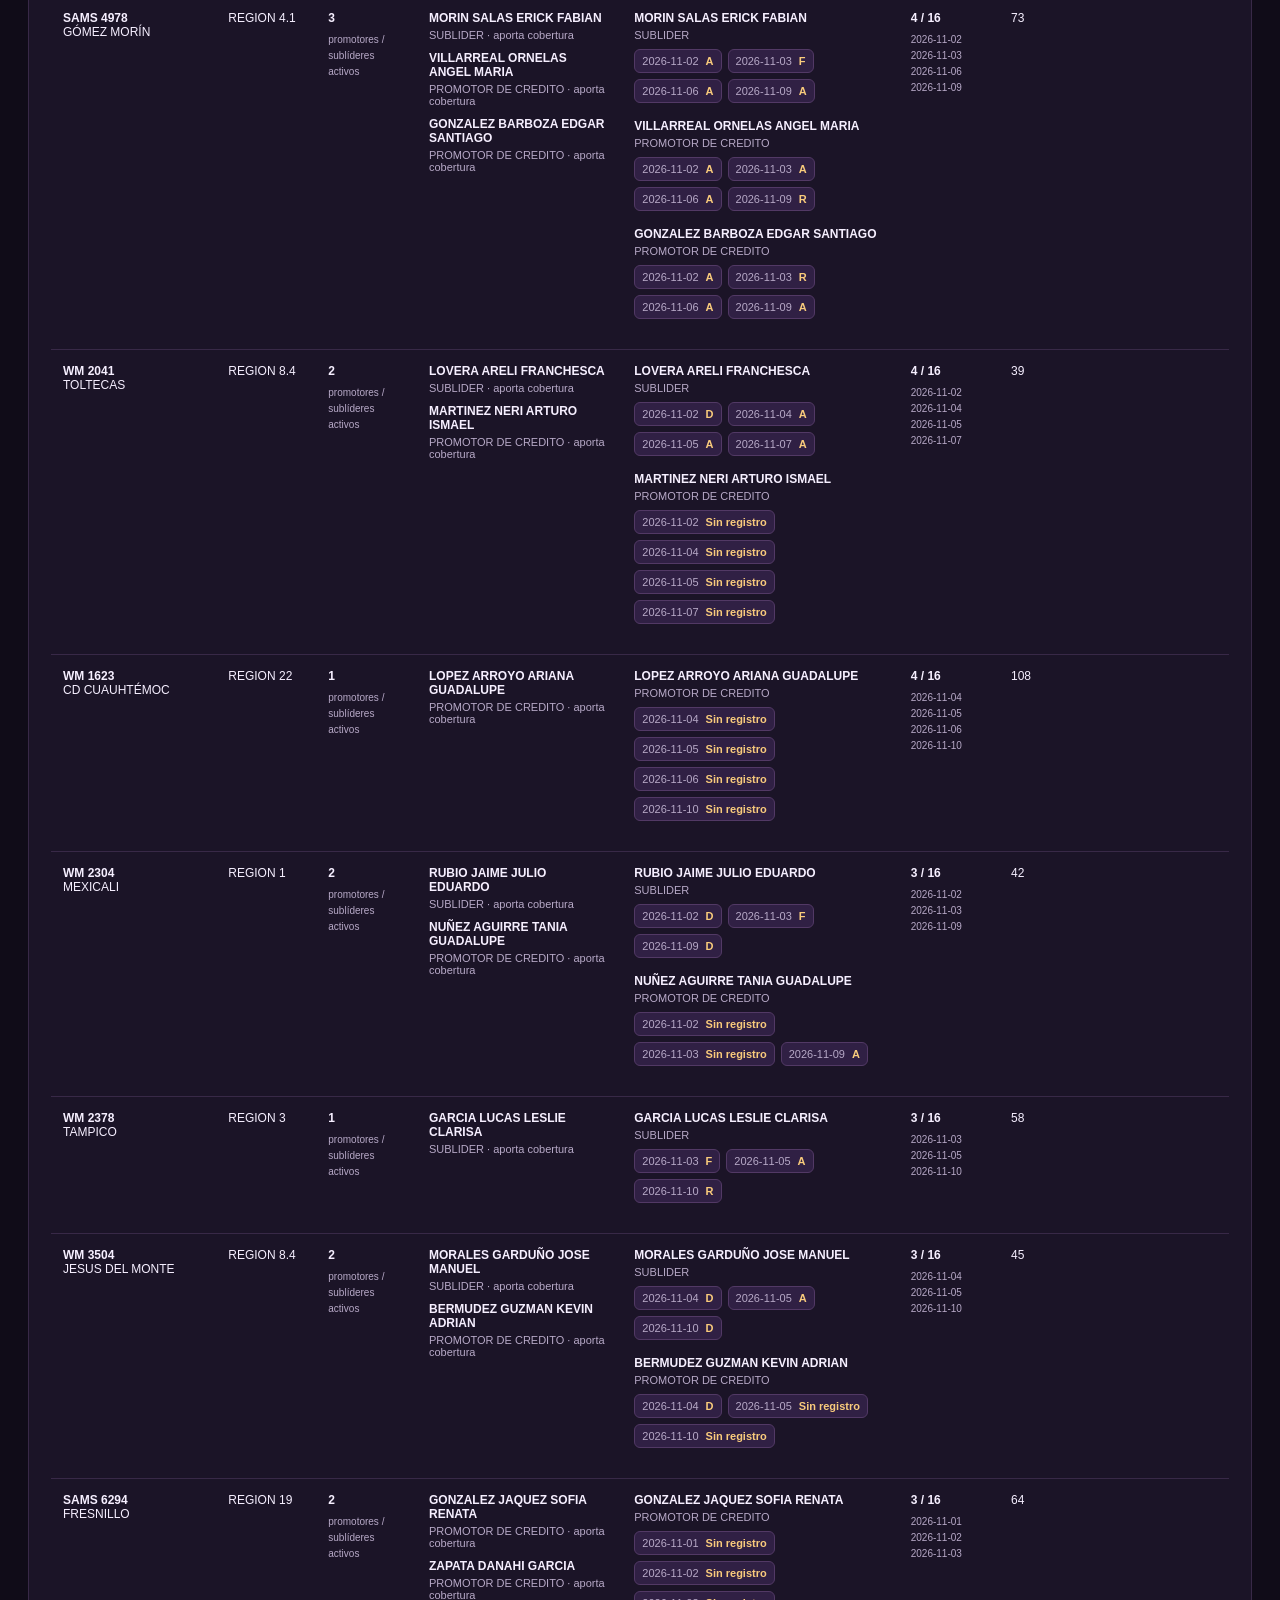
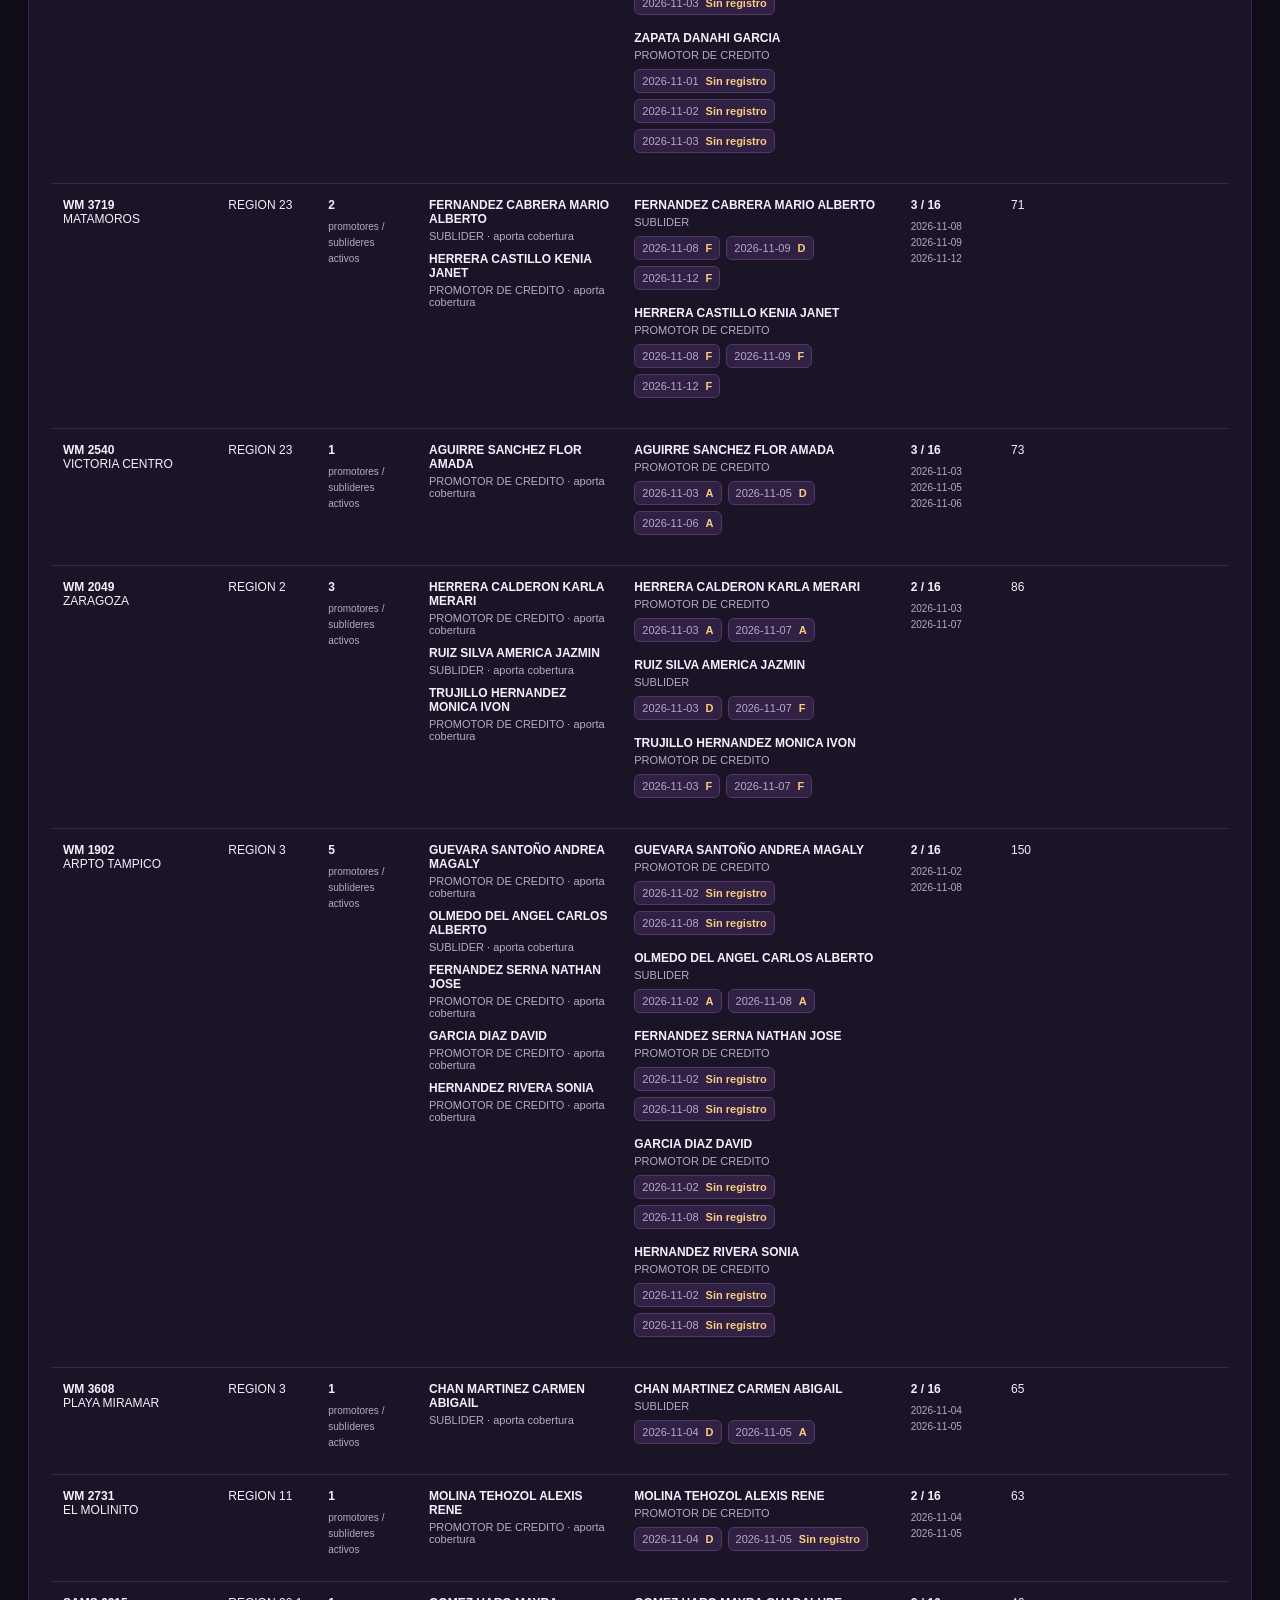
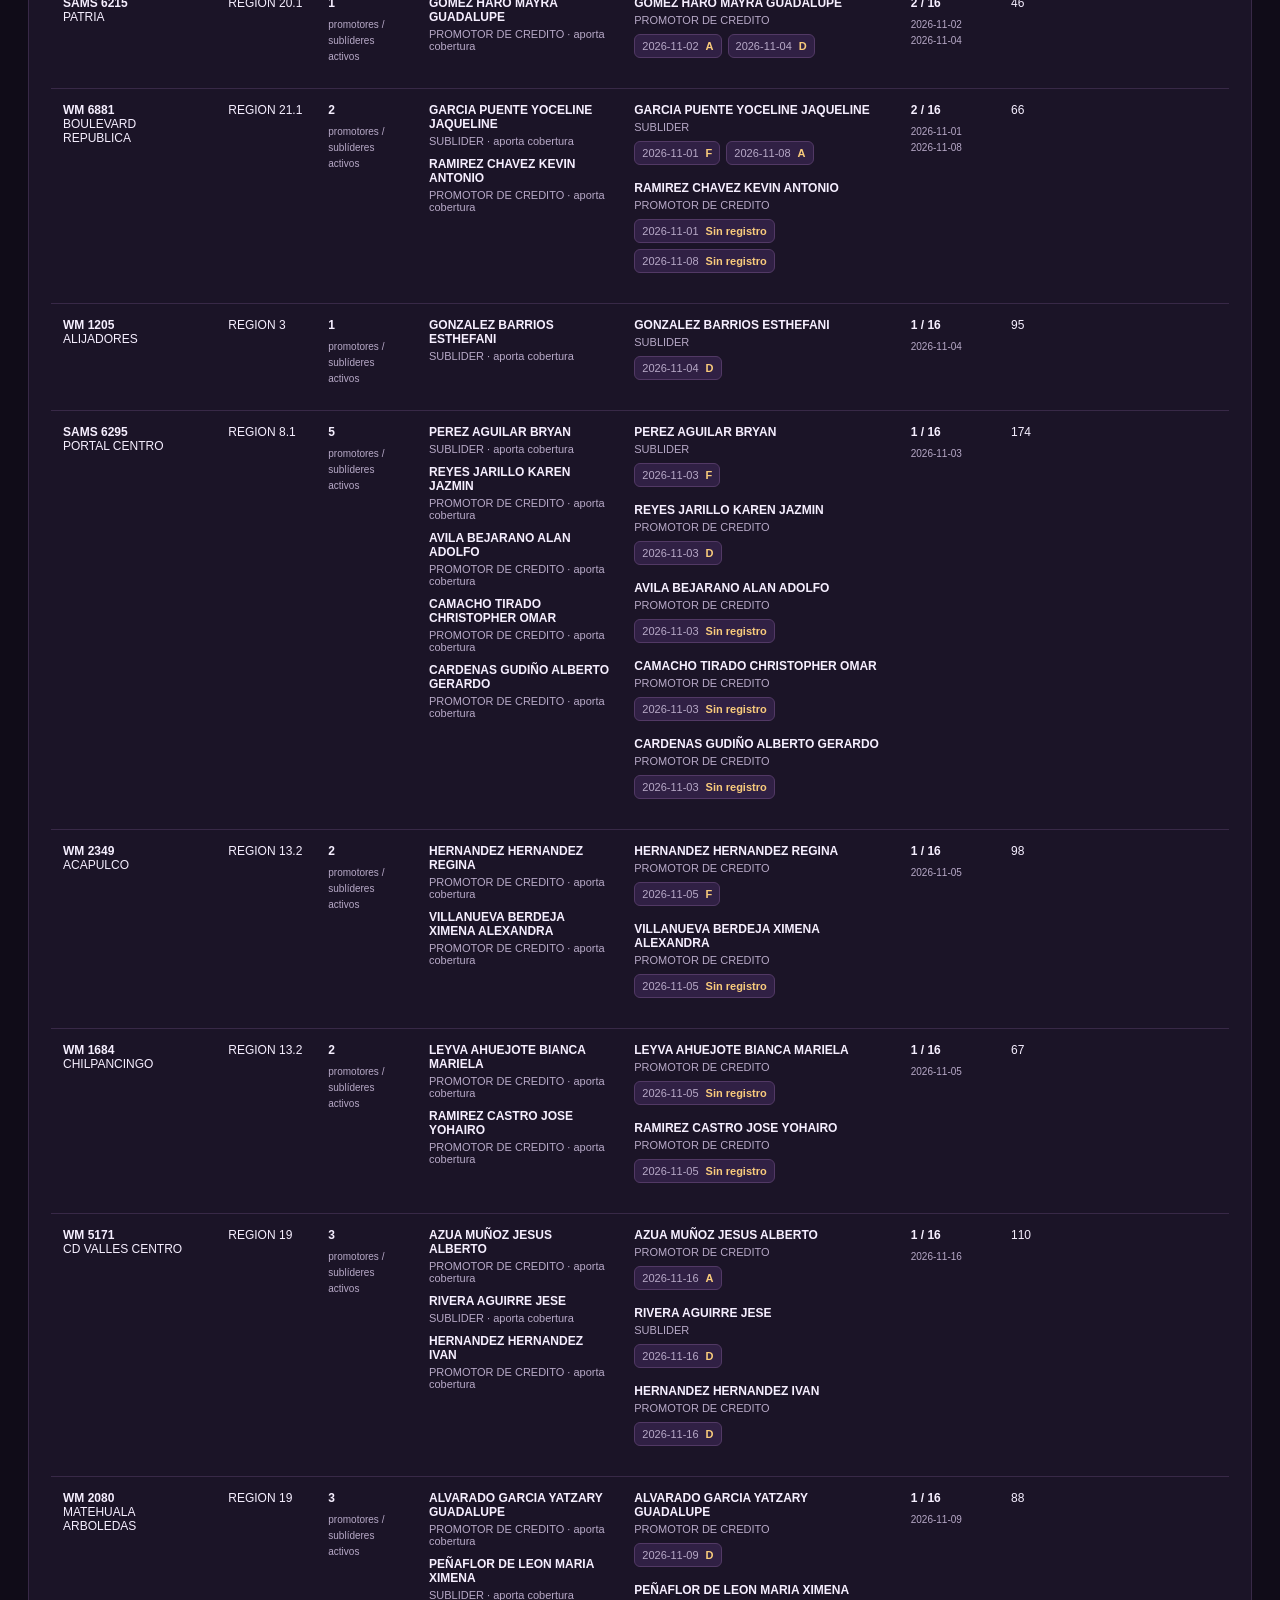
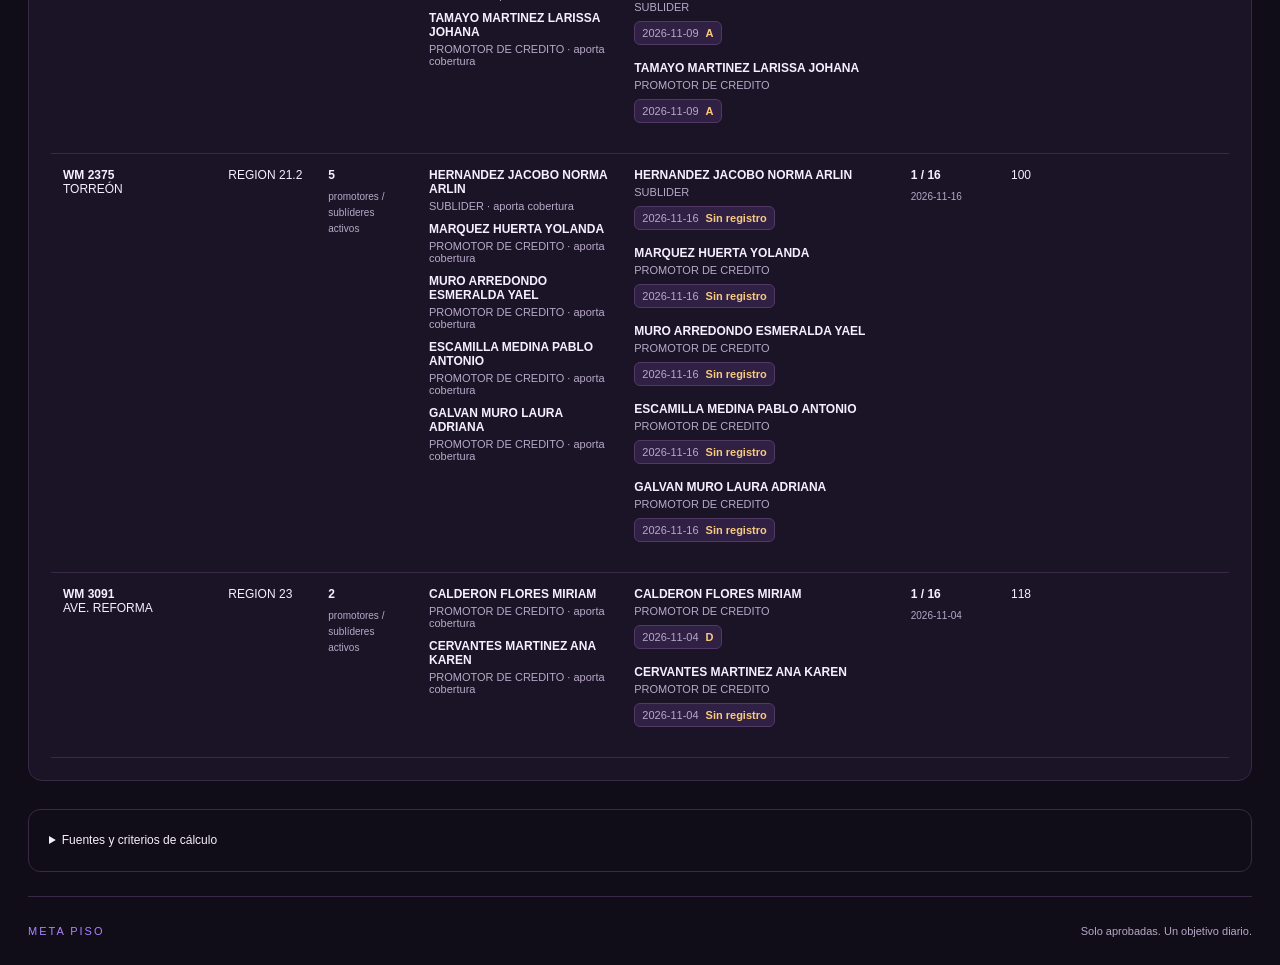
==== commit 17e9fa26: "Actualizar META PISO y sus fuentes mensuales" ====
--- a/docs/index.html
+++ b/docs/index.html
@@ -23,7 +23,7 @@
     <!-- SISTEMA META PISO -->
     <link rel="stylesheet" href="cobertura-detalle.css?v=32">
     <script defer src="core.js?v=35"></script>
-    <script defer src="data/catalog.js?v=2026-11-09T1654500589290000"></script><script defer src="seed.js?v=2026-11-09T1654500589290000"></script><script defer src="fuentes.js?v=33"></script>
+    <script defer src="data/catalog.js?v=2026-11-17T1924545036560000"></script><script defer src="seed.js?v=2026-11-17T1924545036560000"></script><script defer src="fuentes.js?v=33"></script>
     <script defer src="weeks.js"></script>
     <script defer src="brands.js"></script>
     <script defer src="diagnostico.js?v=32"></script>
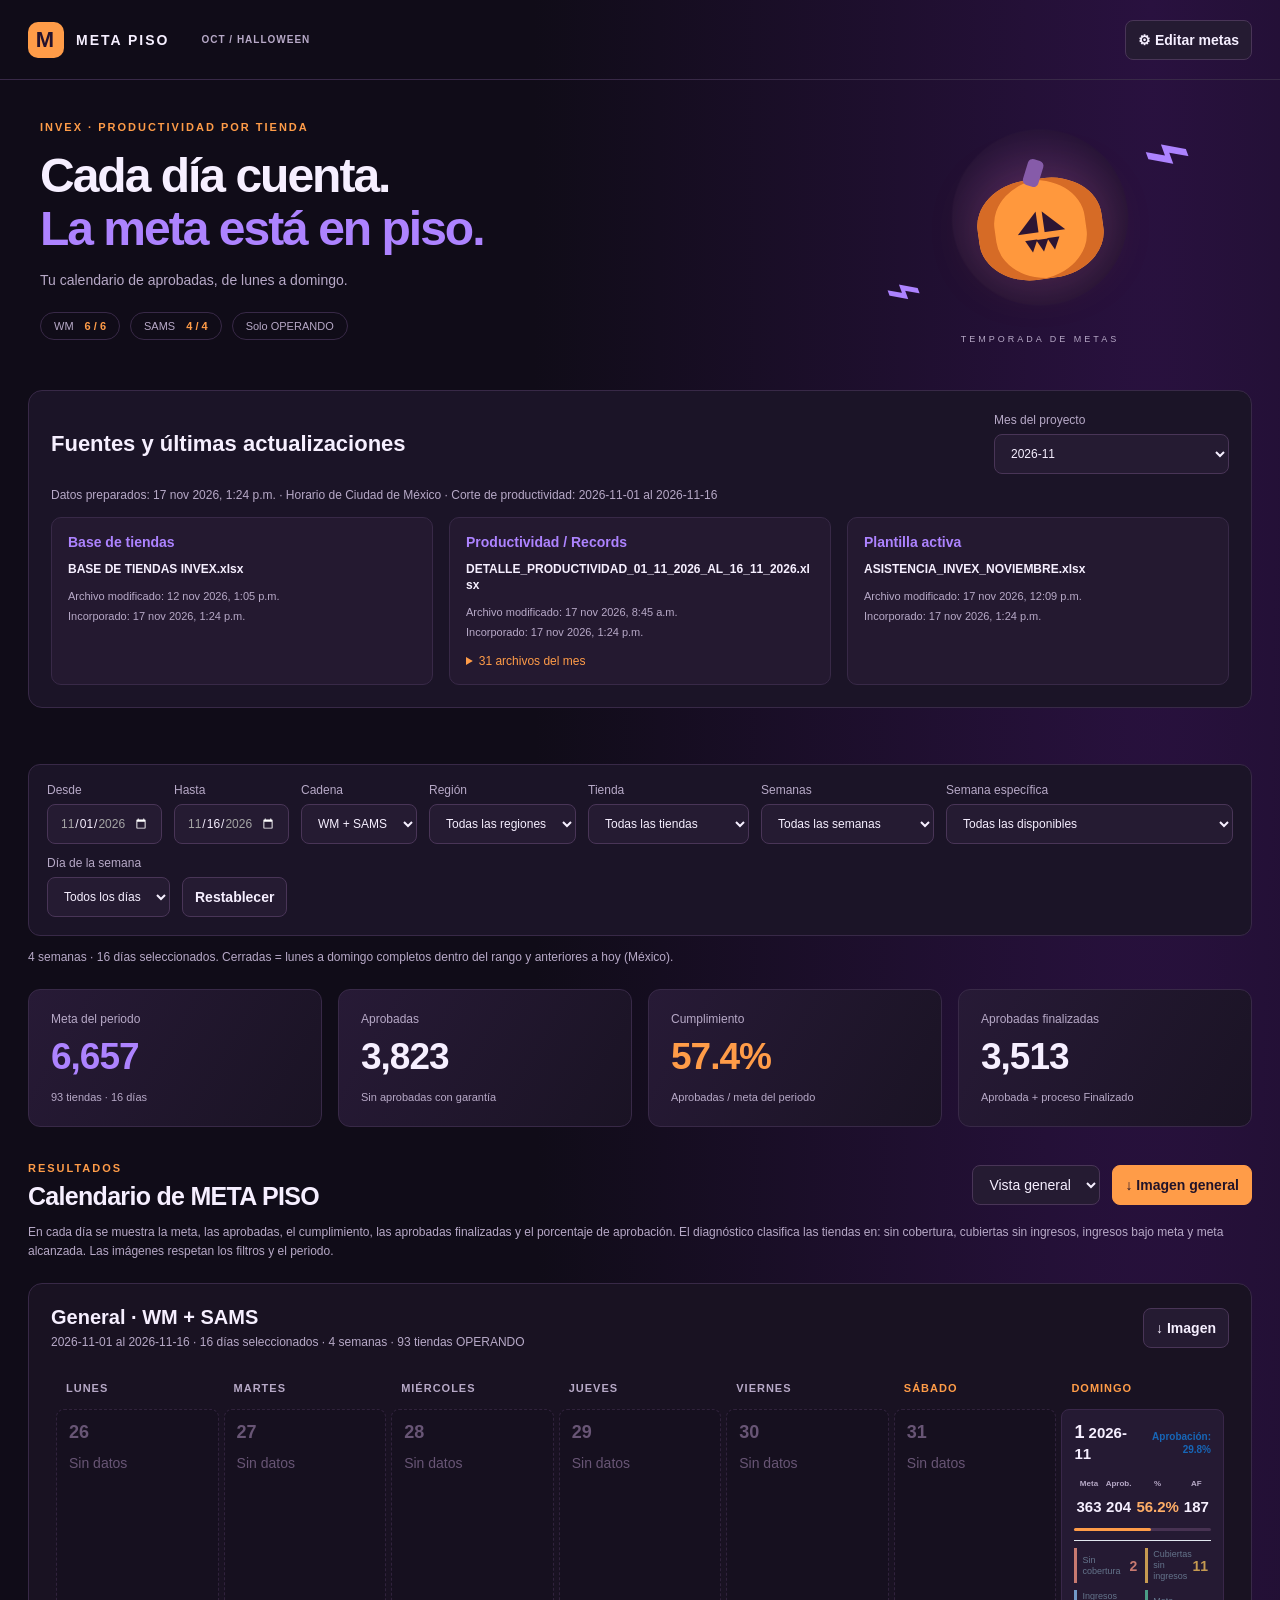
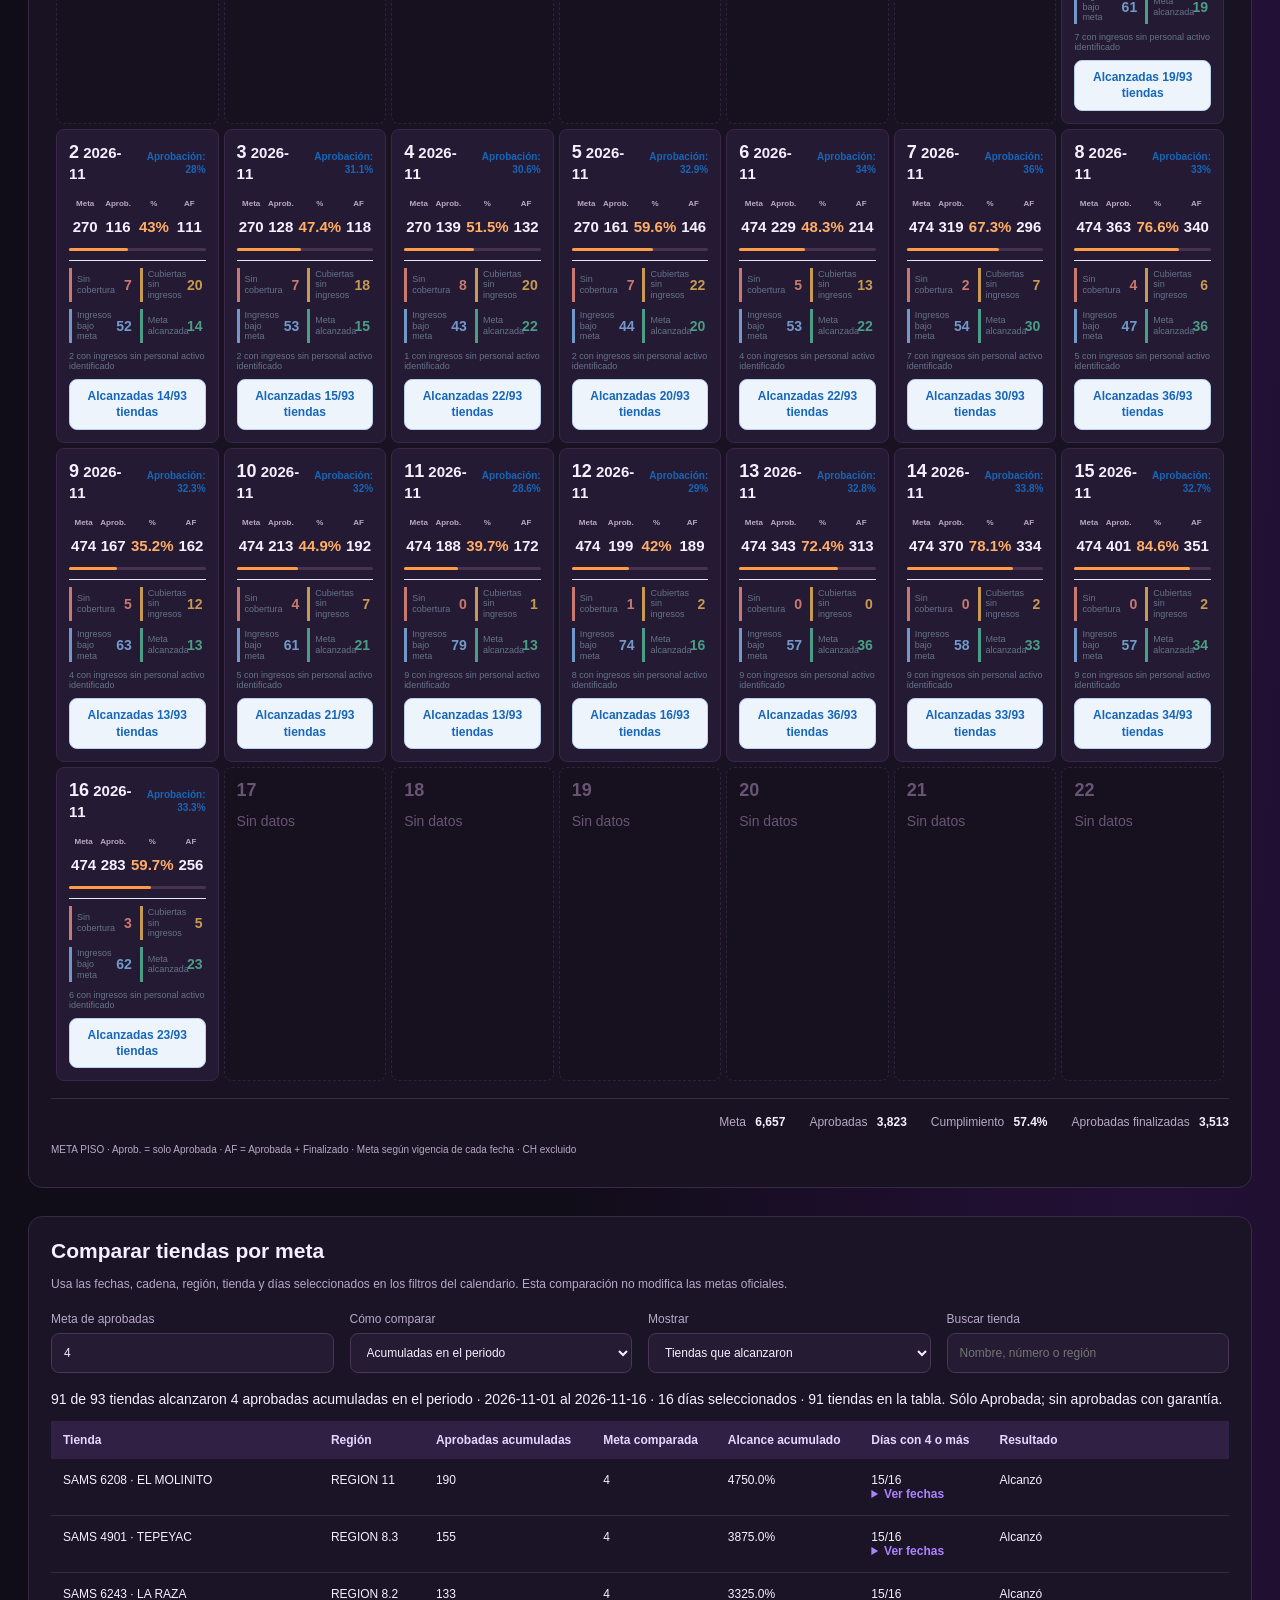
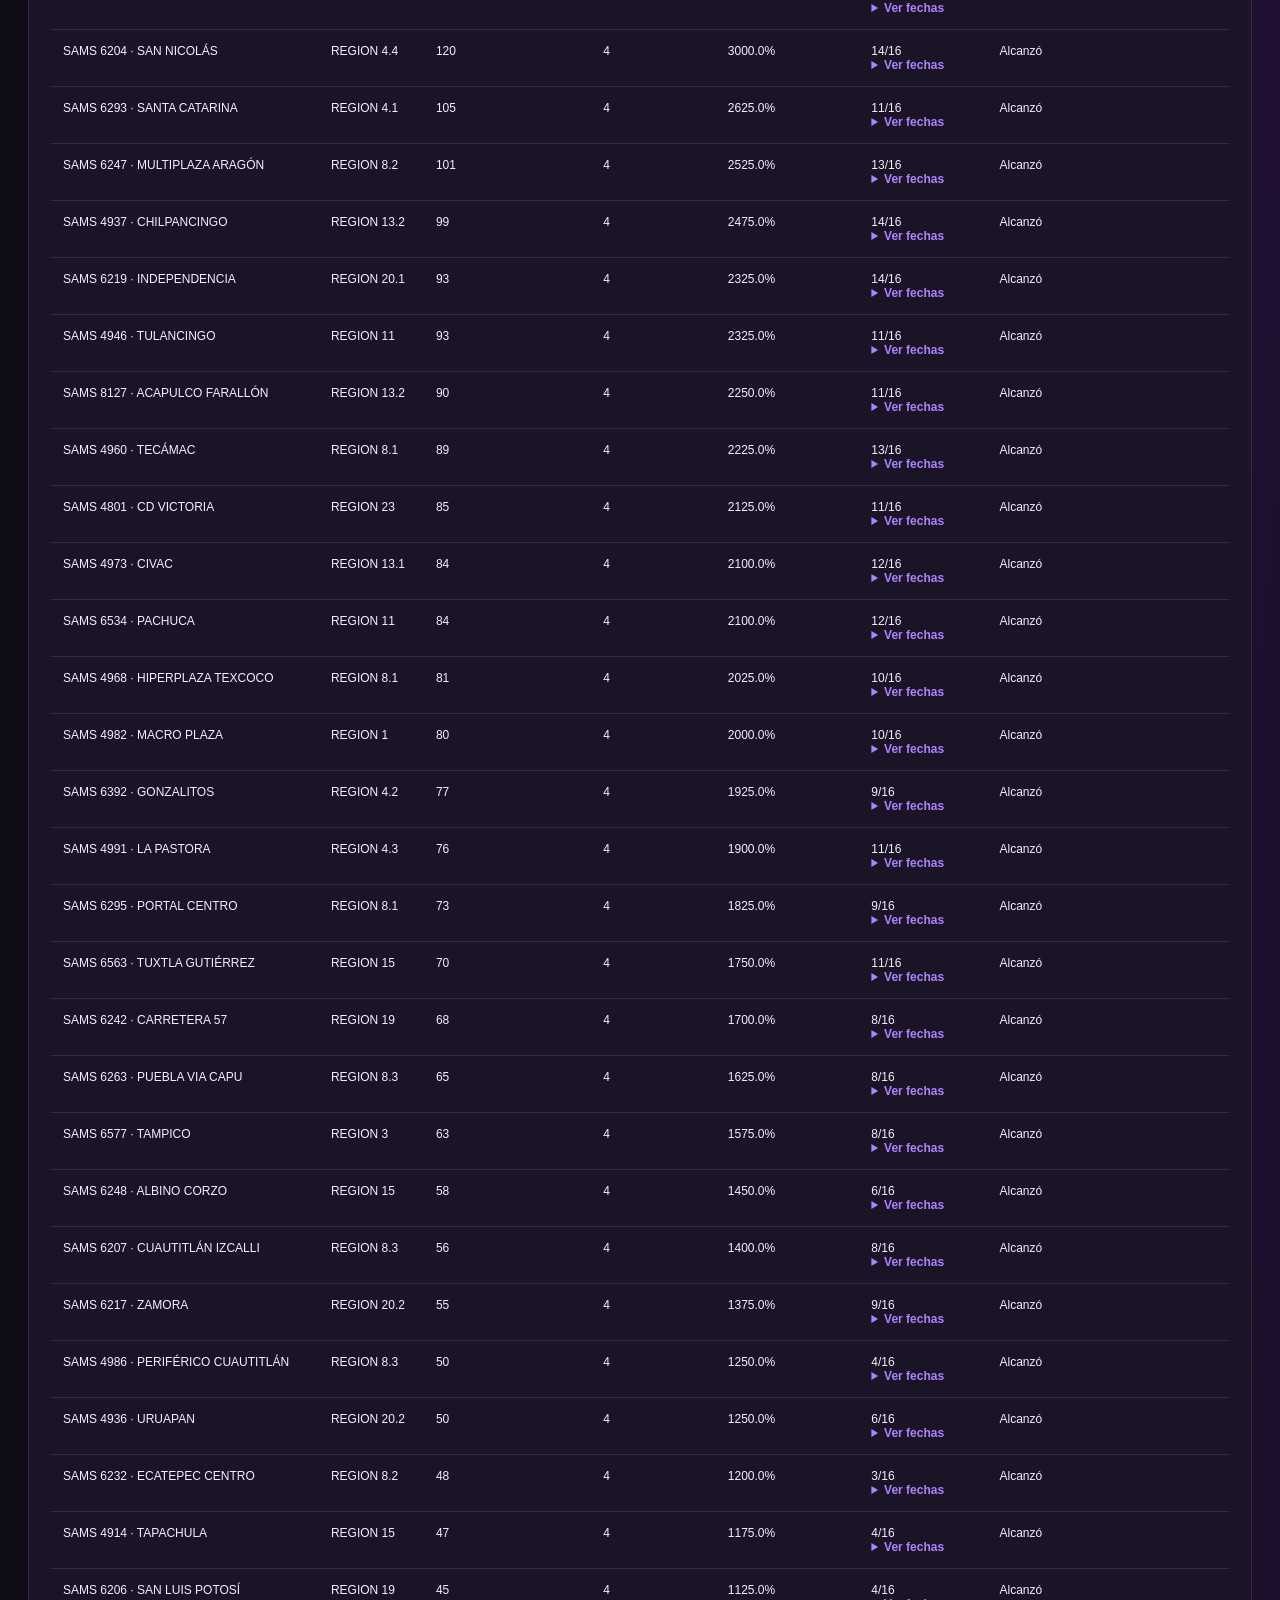
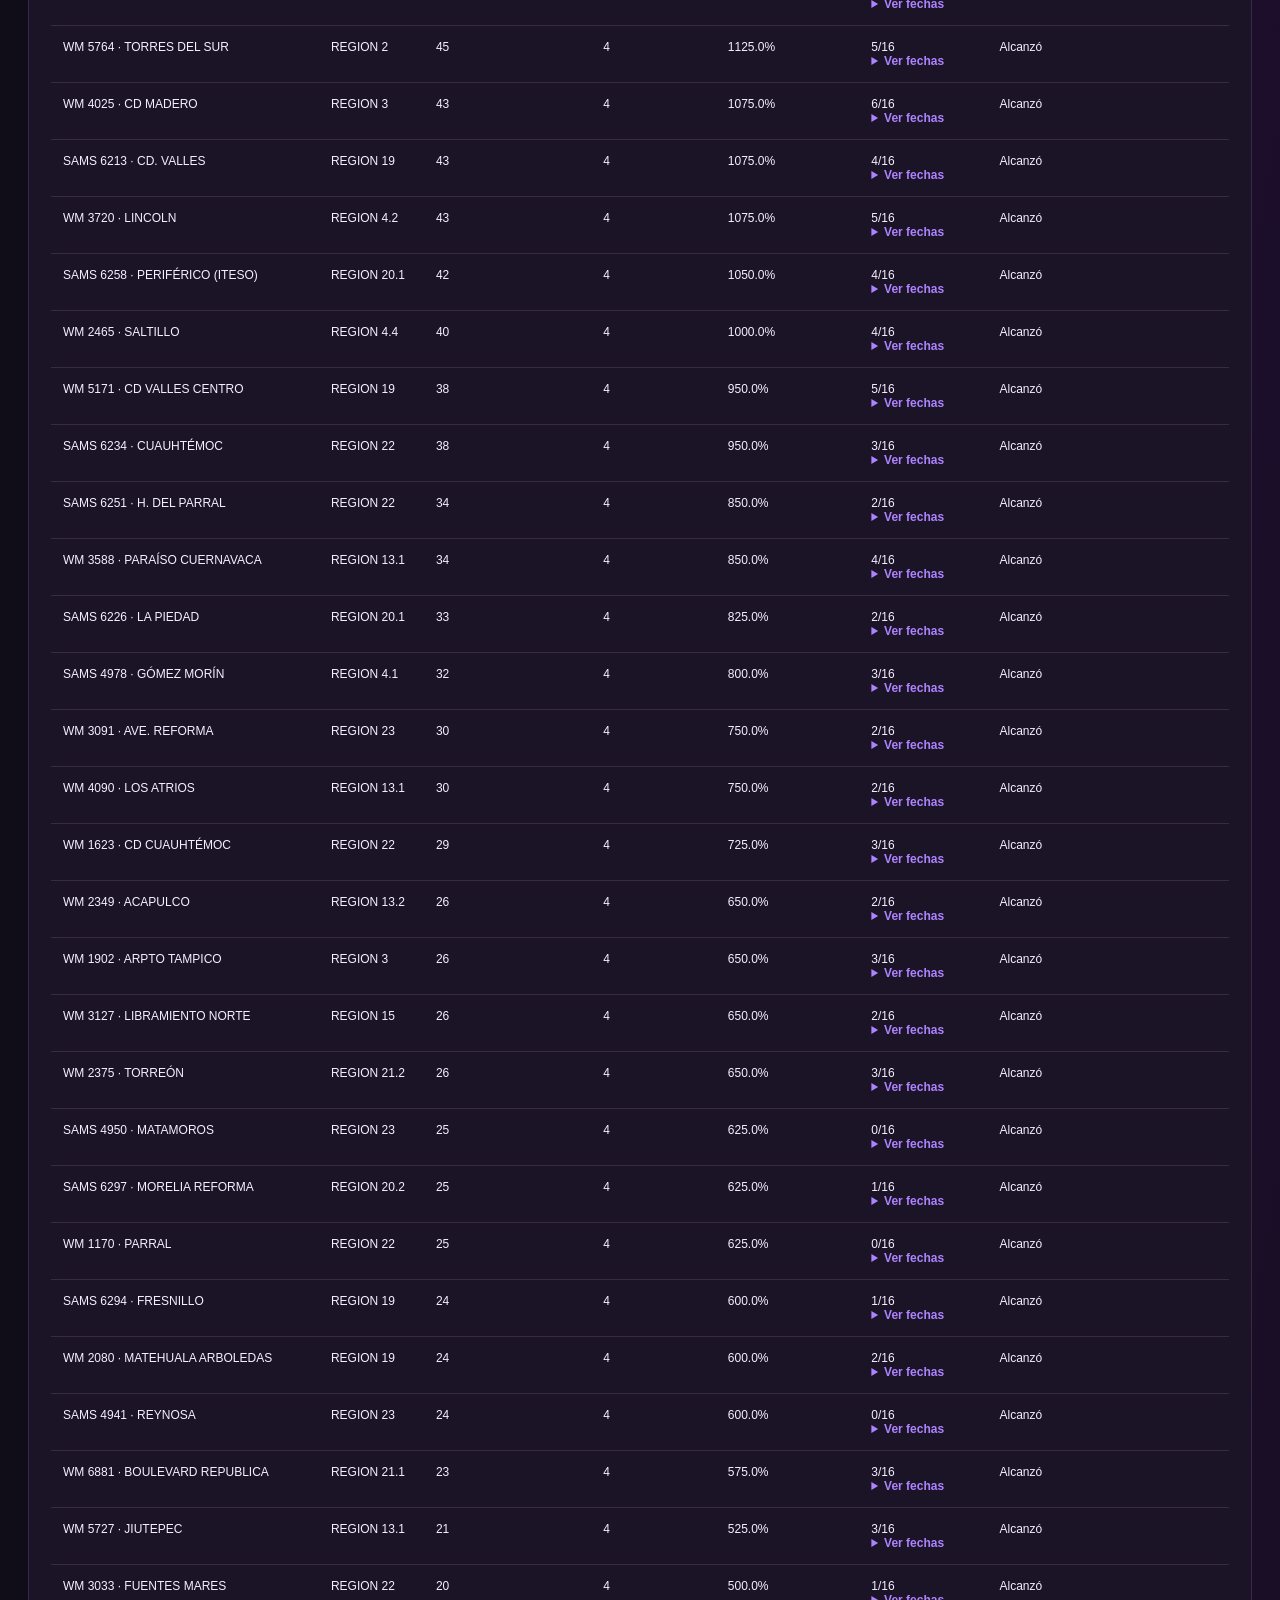
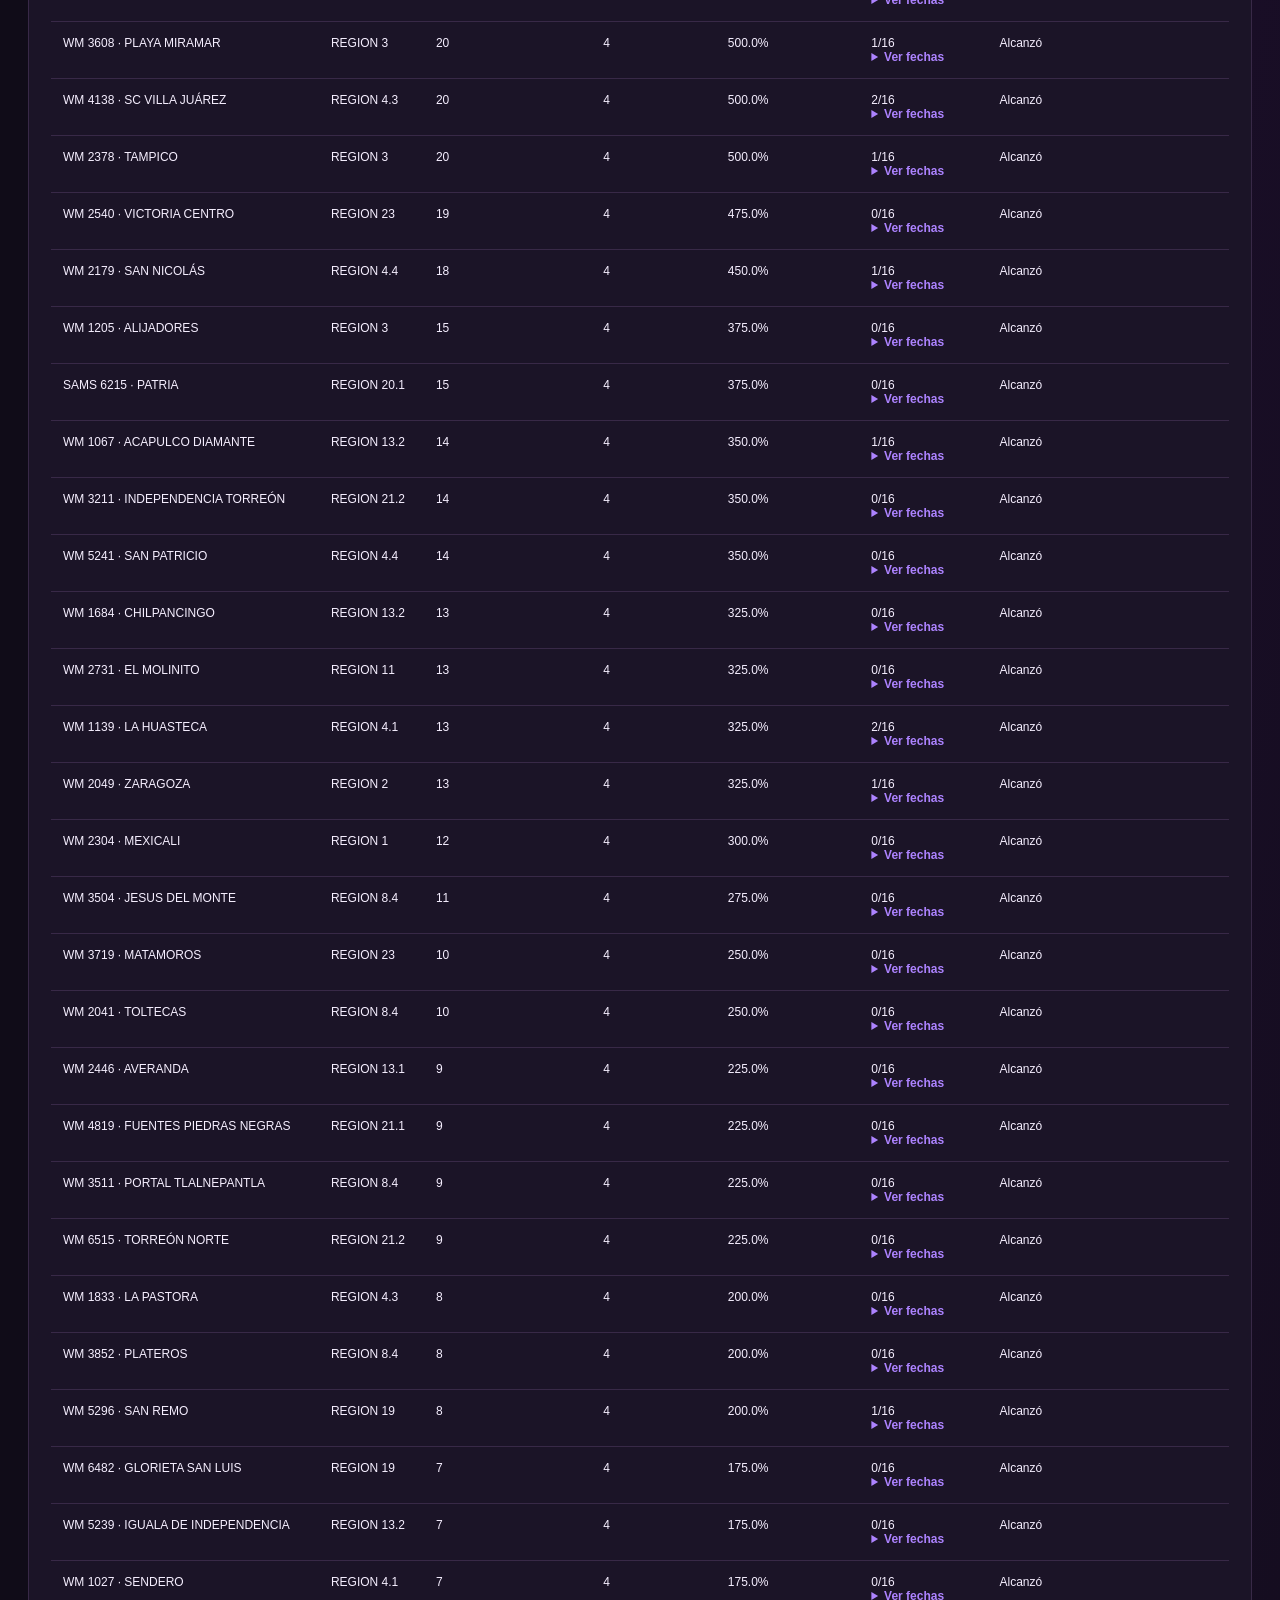
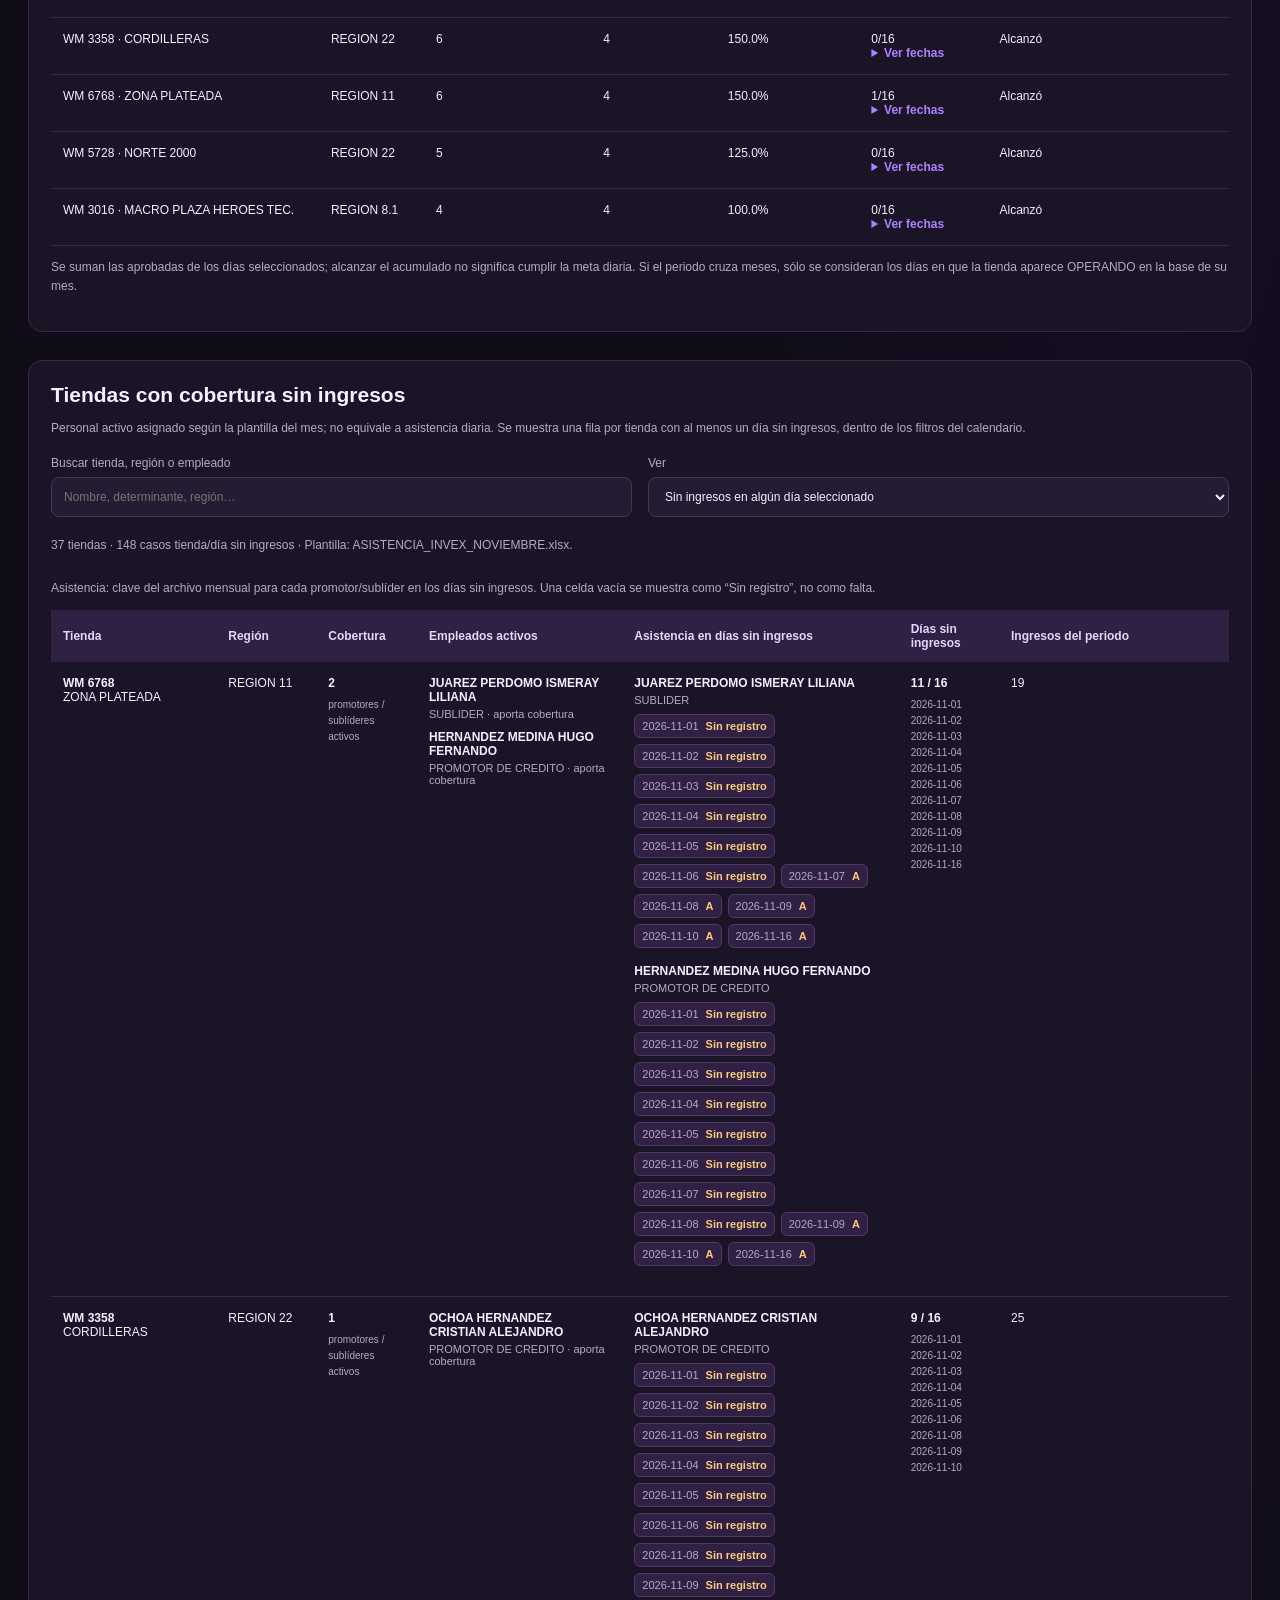
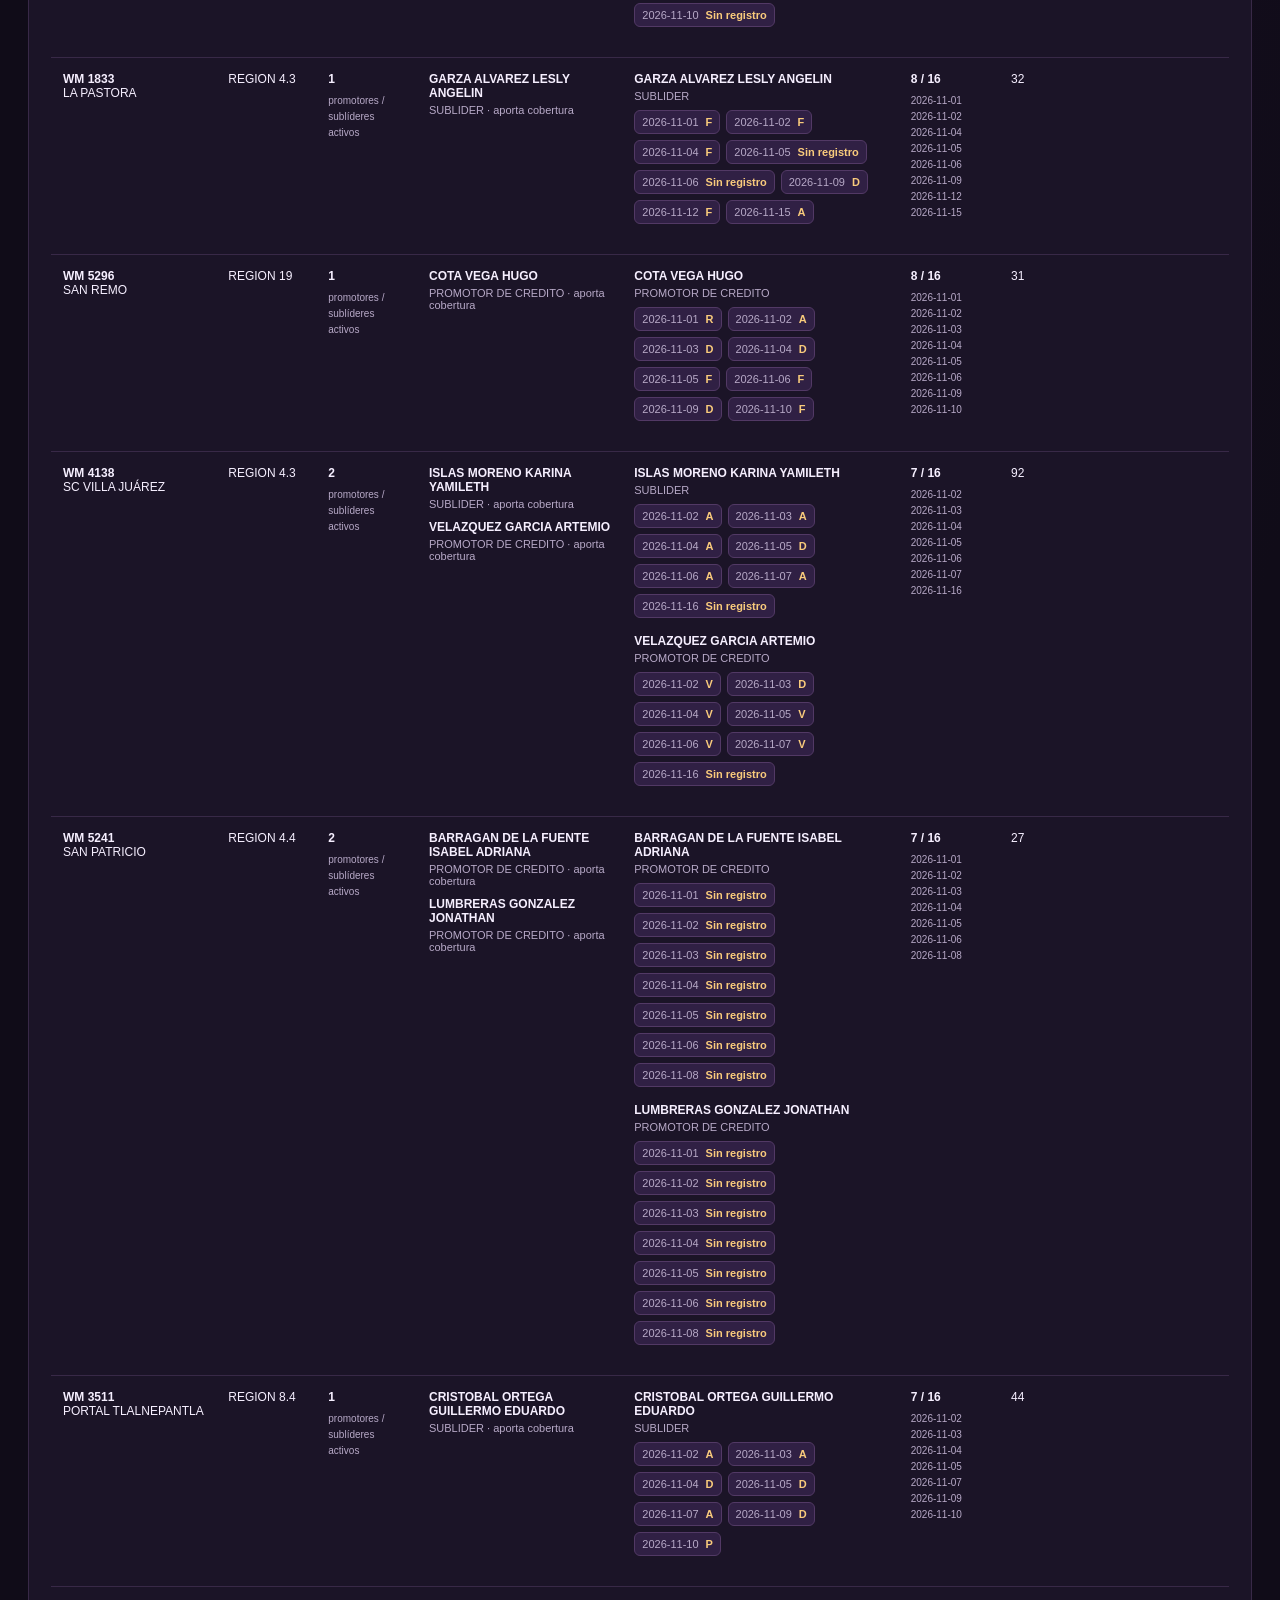
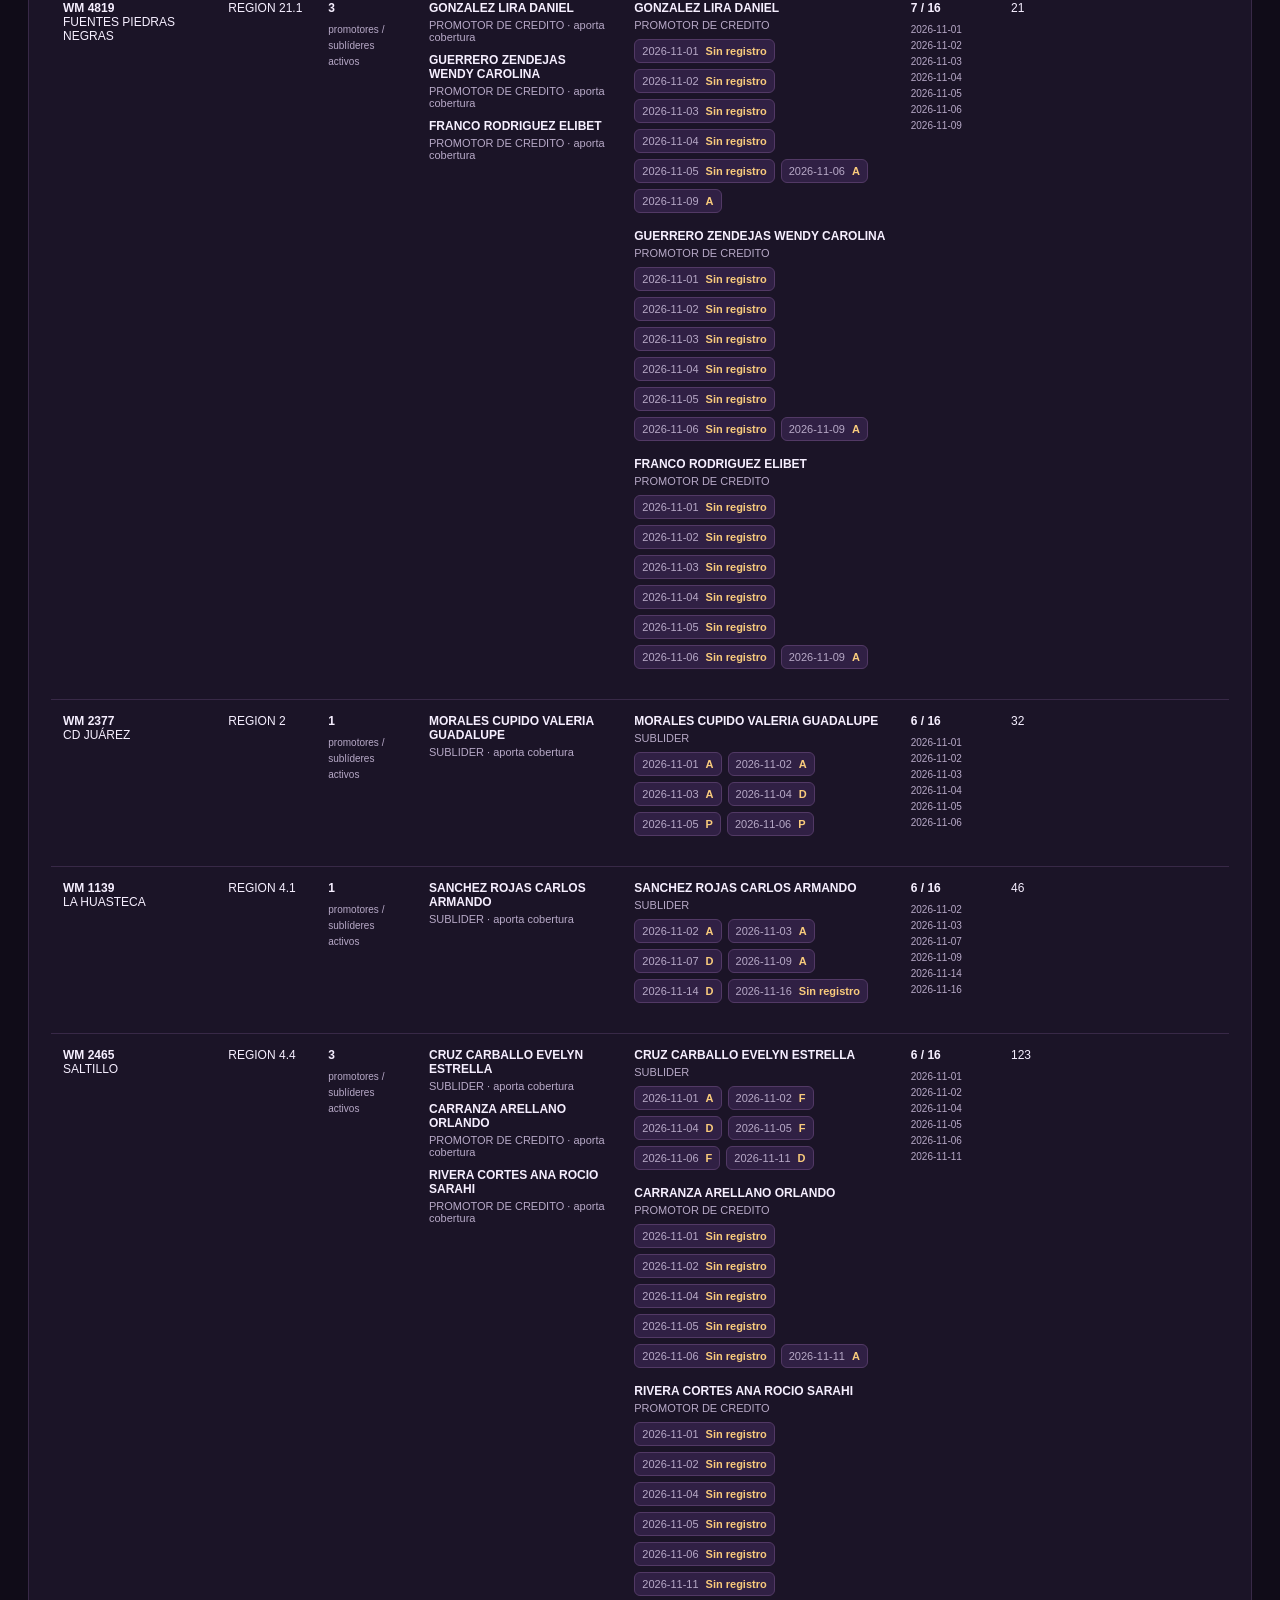
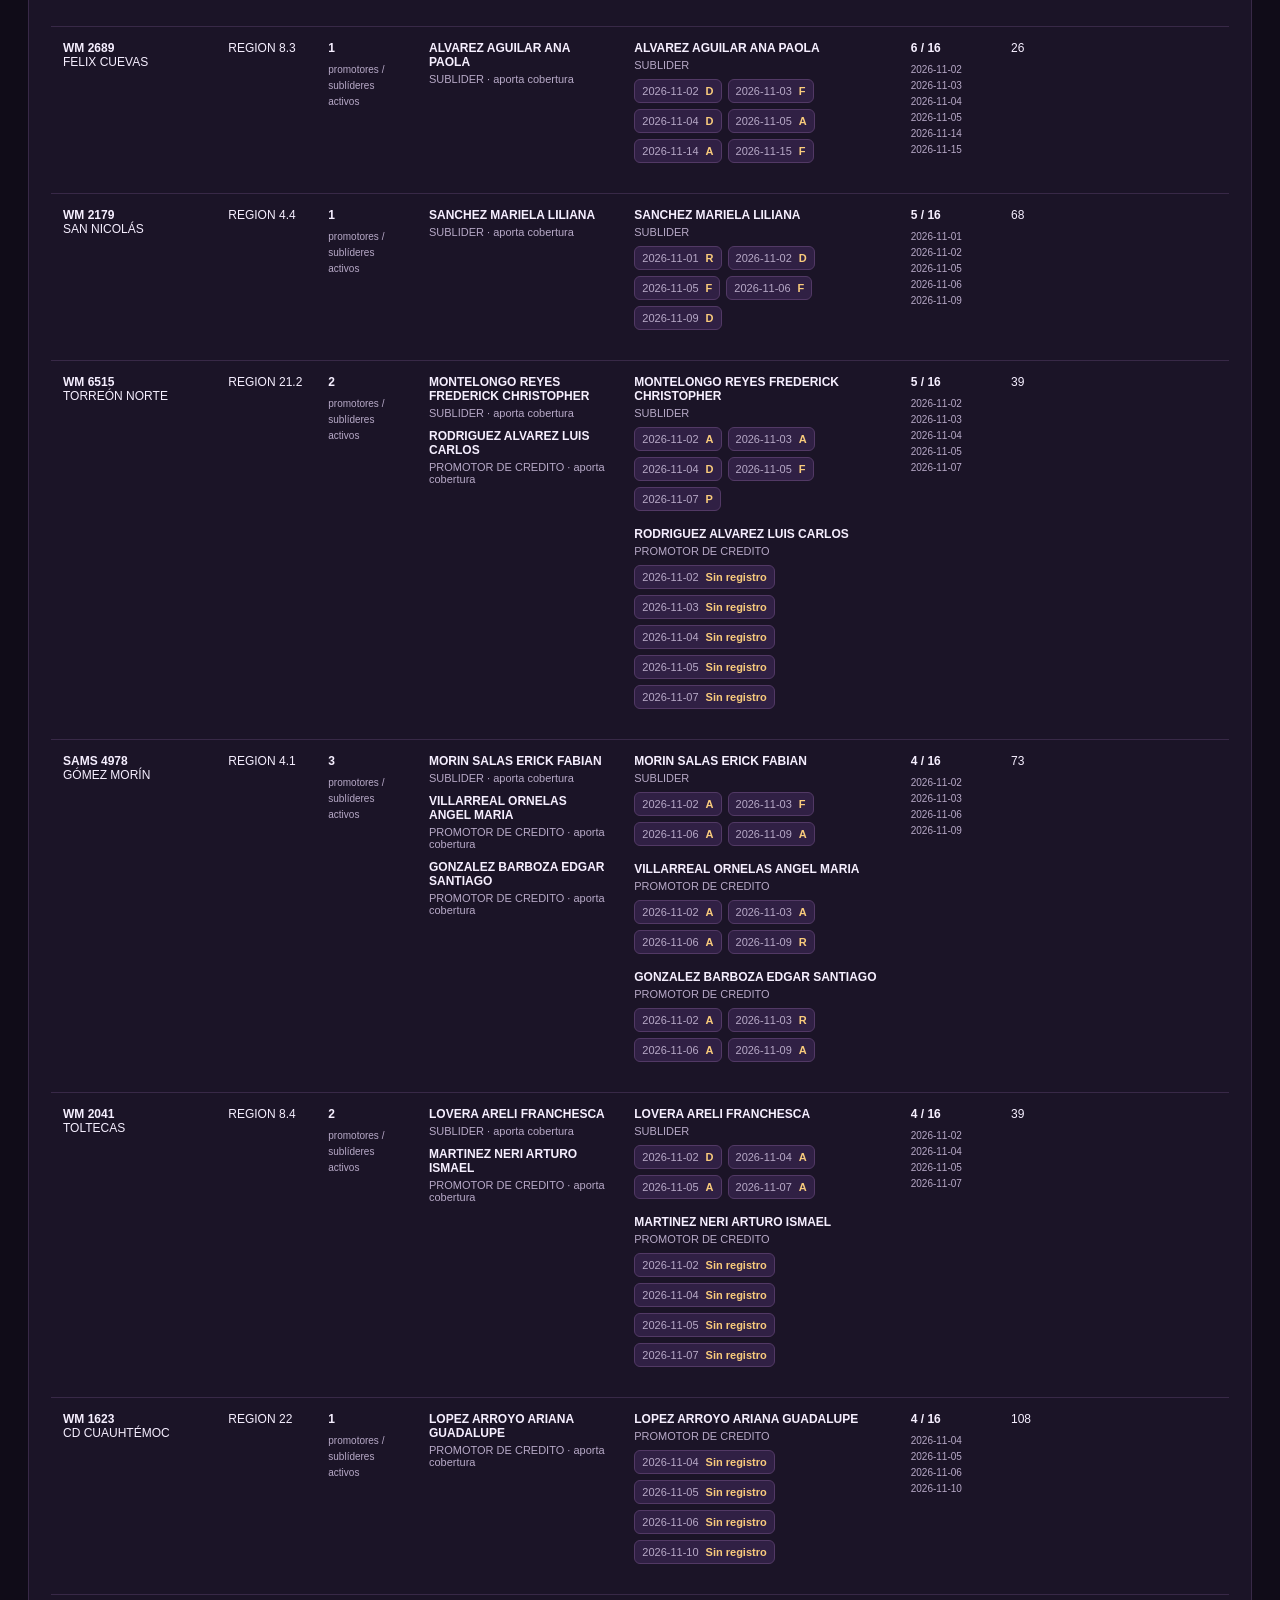
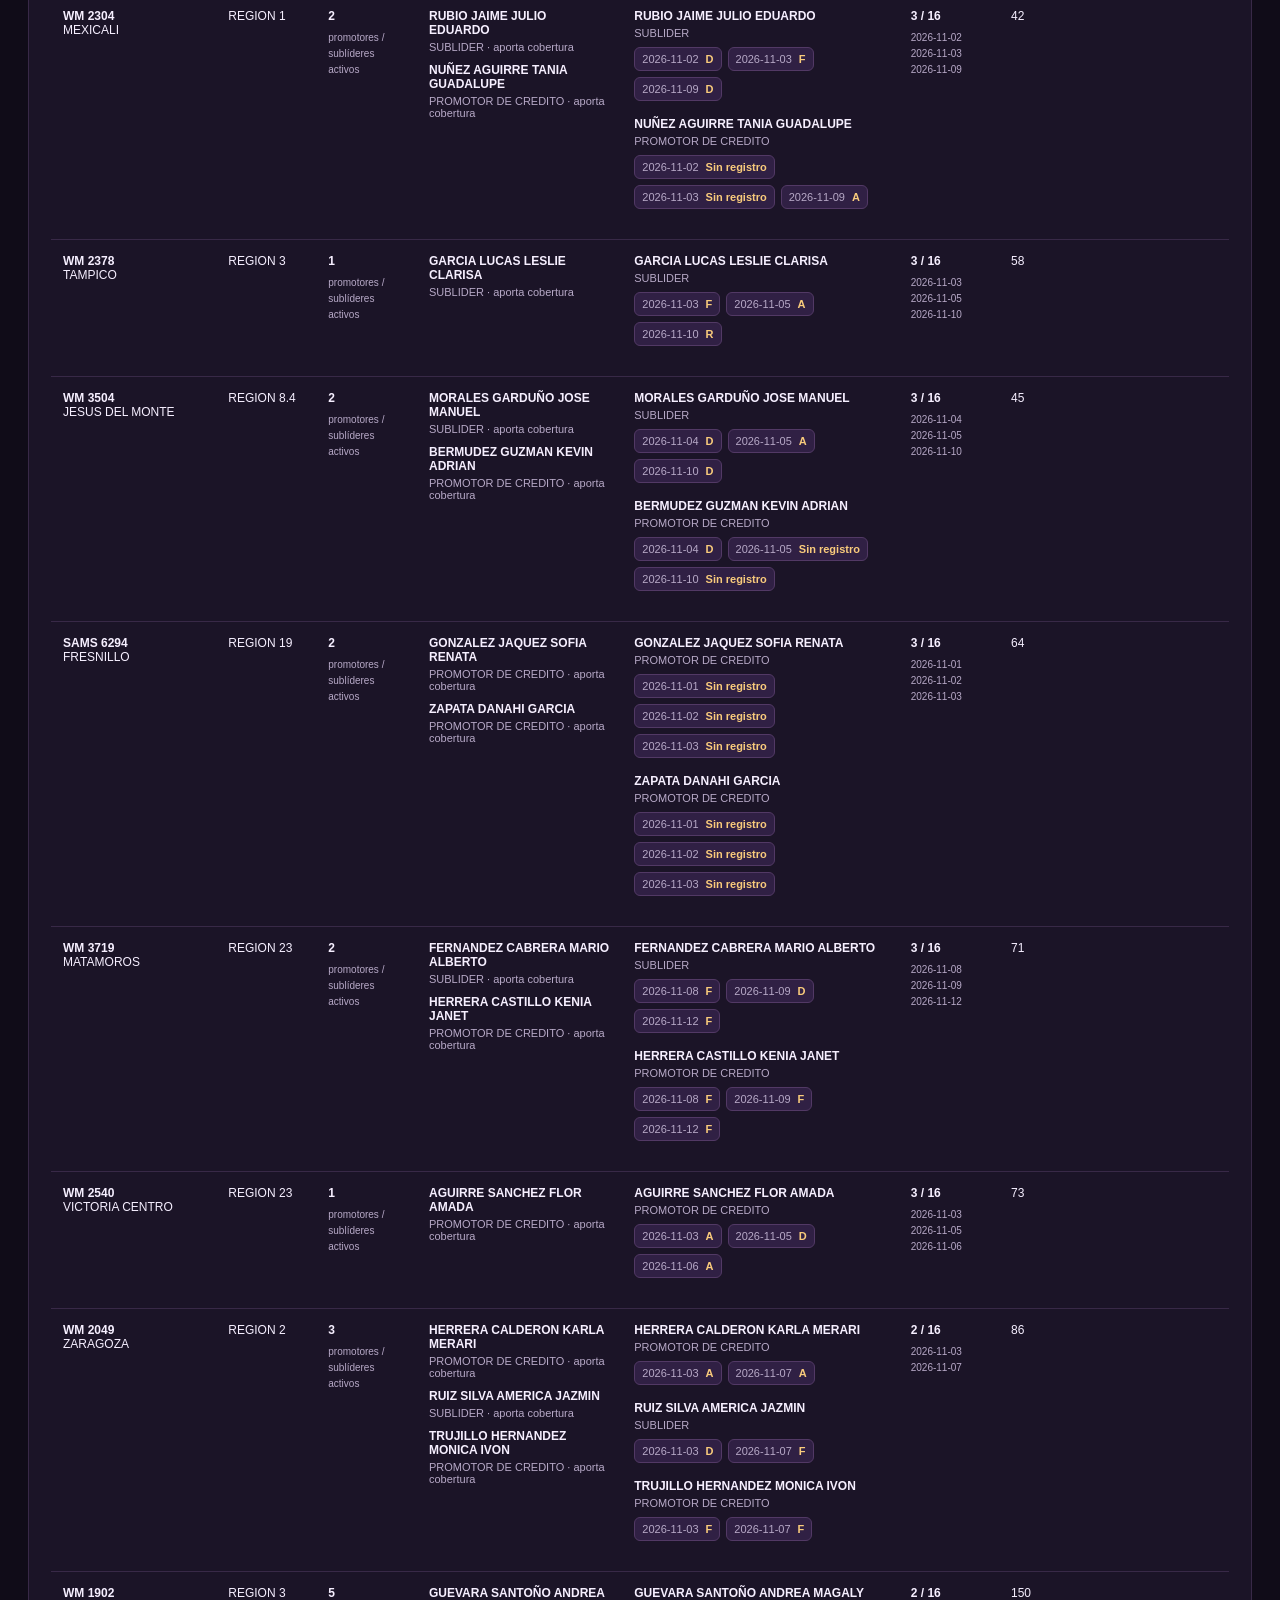
==== commit c40d0e33: "Actualizar META PISO y sus fuentes mensuales" ====
--- a/docs/index.html
+++ b/docs/index.html
@@ -28,7 +28,8 @@
     <script defer src="brands.js"></script>
     <script defer src="diagnostico.js?v=32"></script>
     <script defer src="cobertura-detalle.js?v=33"></script>
-    <script defer src="app.js?v=36"></script>
+    <script defer src="comparar-tiendas.js?v=1"></script>
+    <script defer src="app.js?v=37"></script>
 
 </head>
 
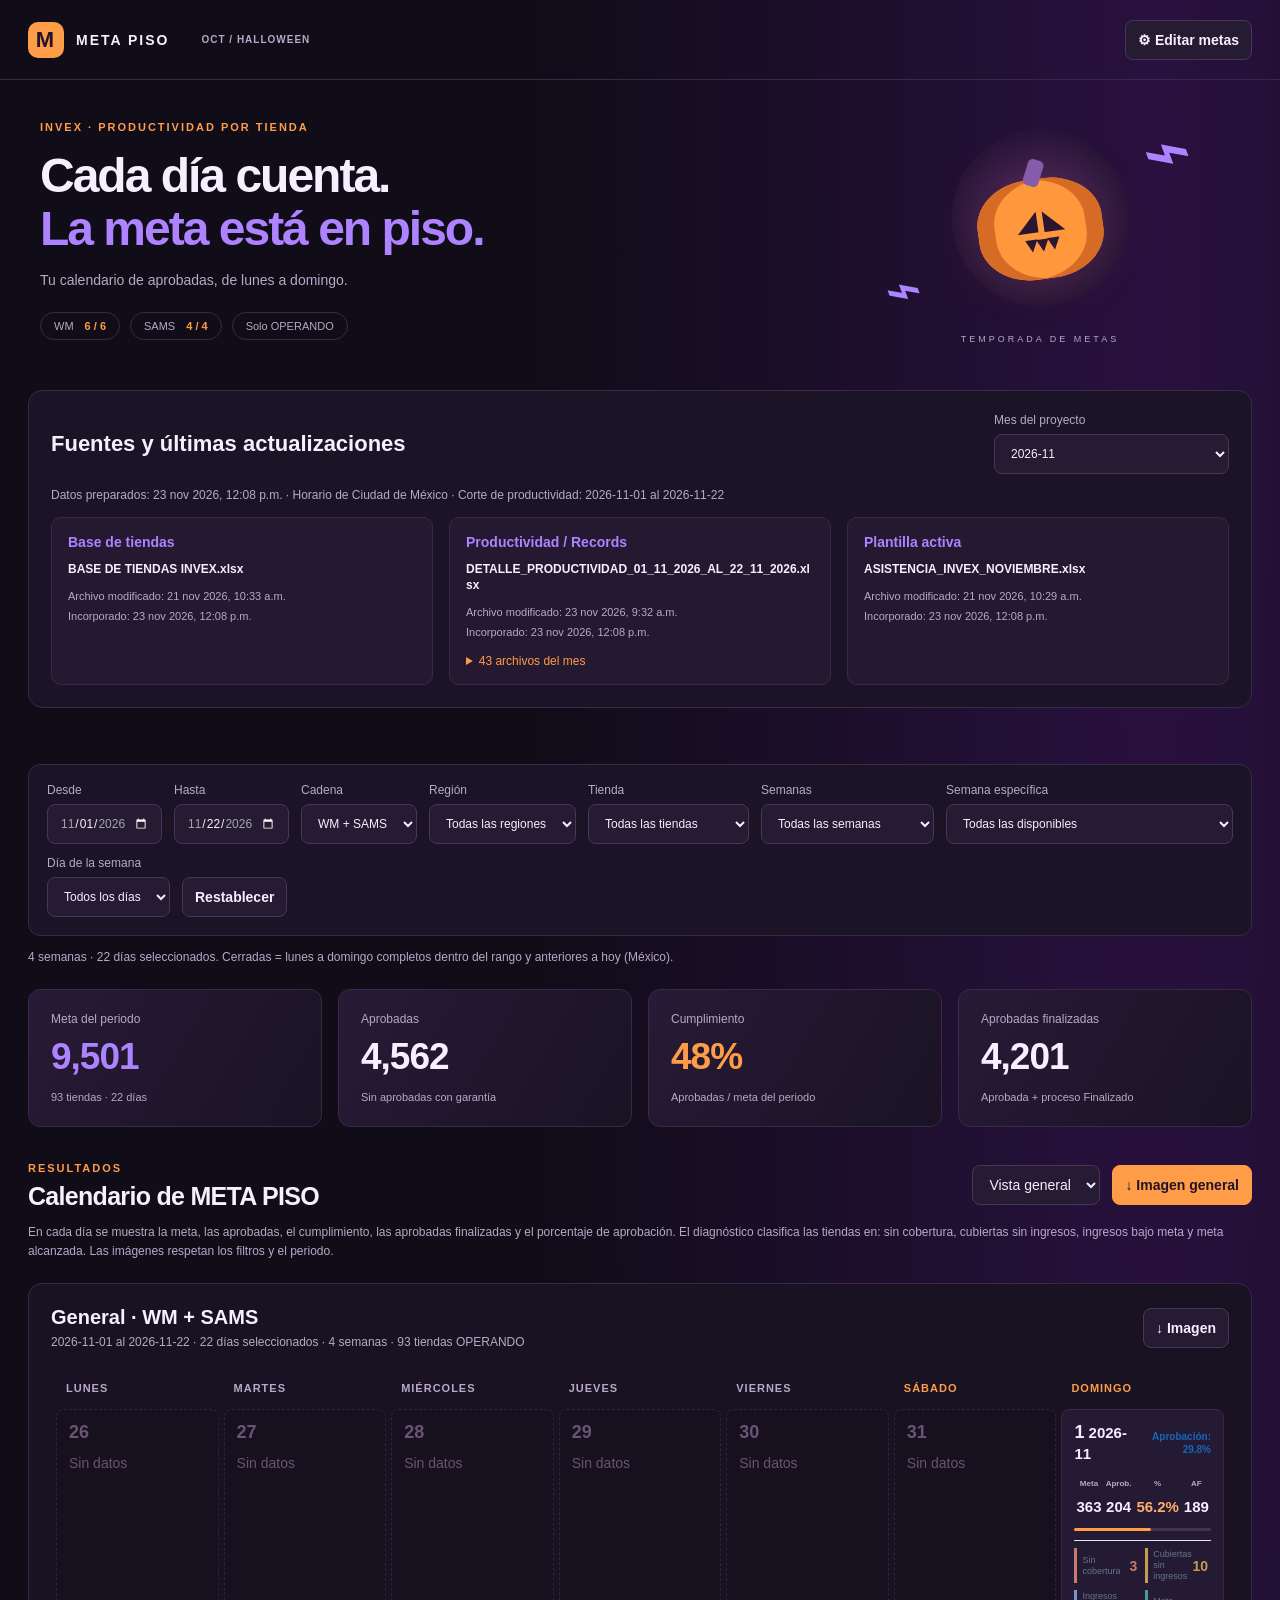
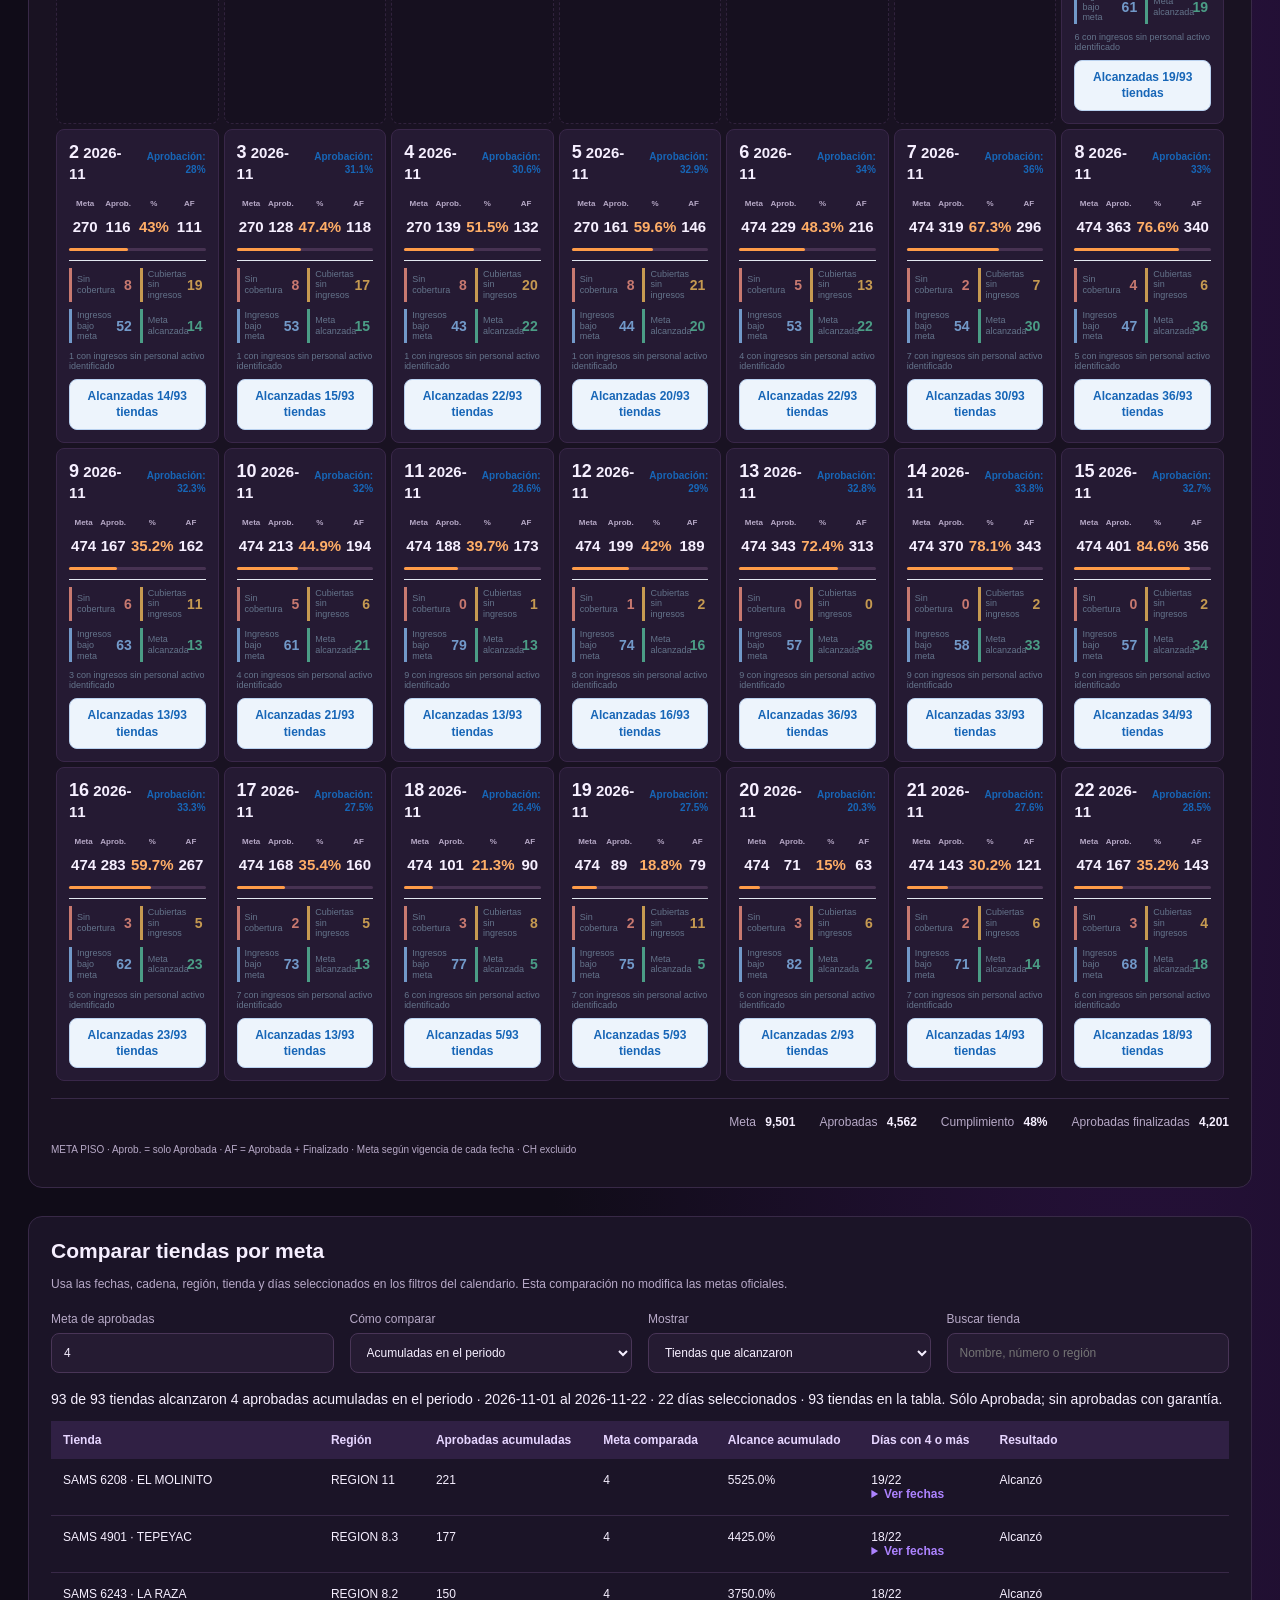
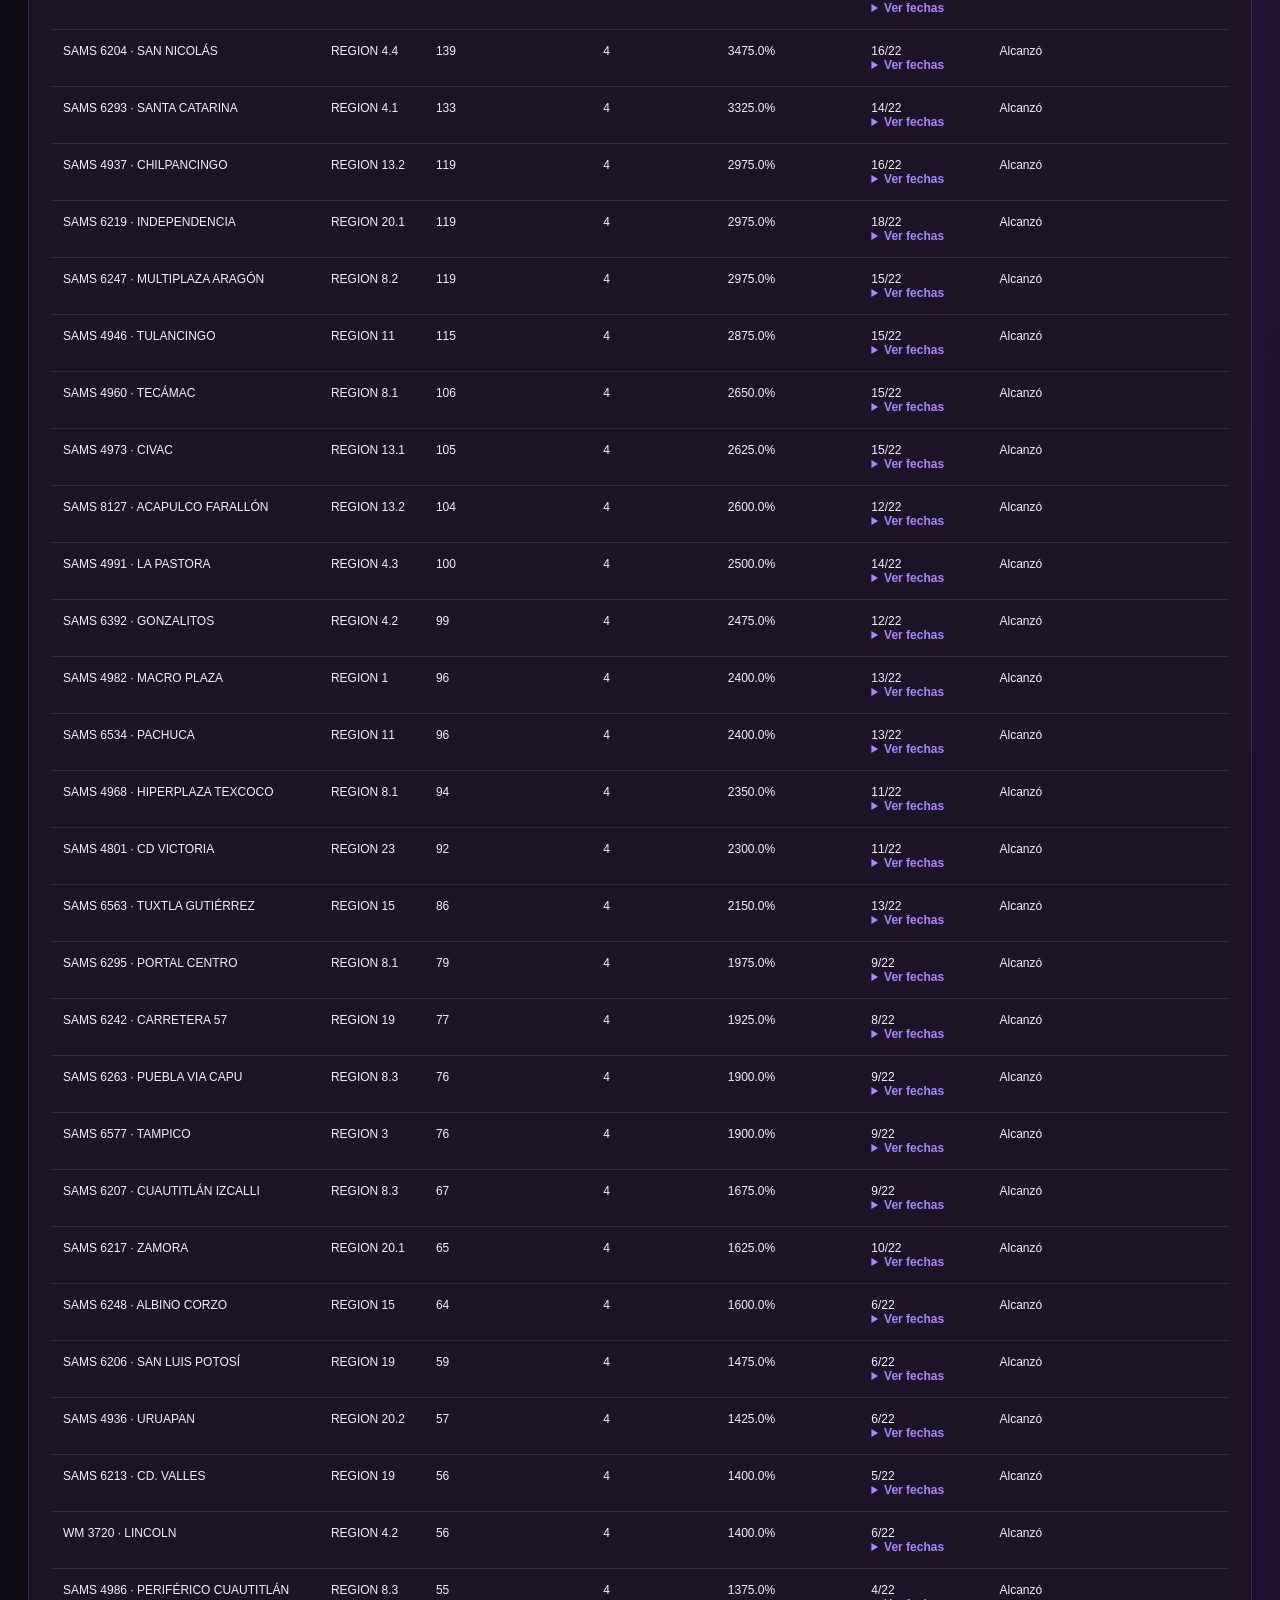
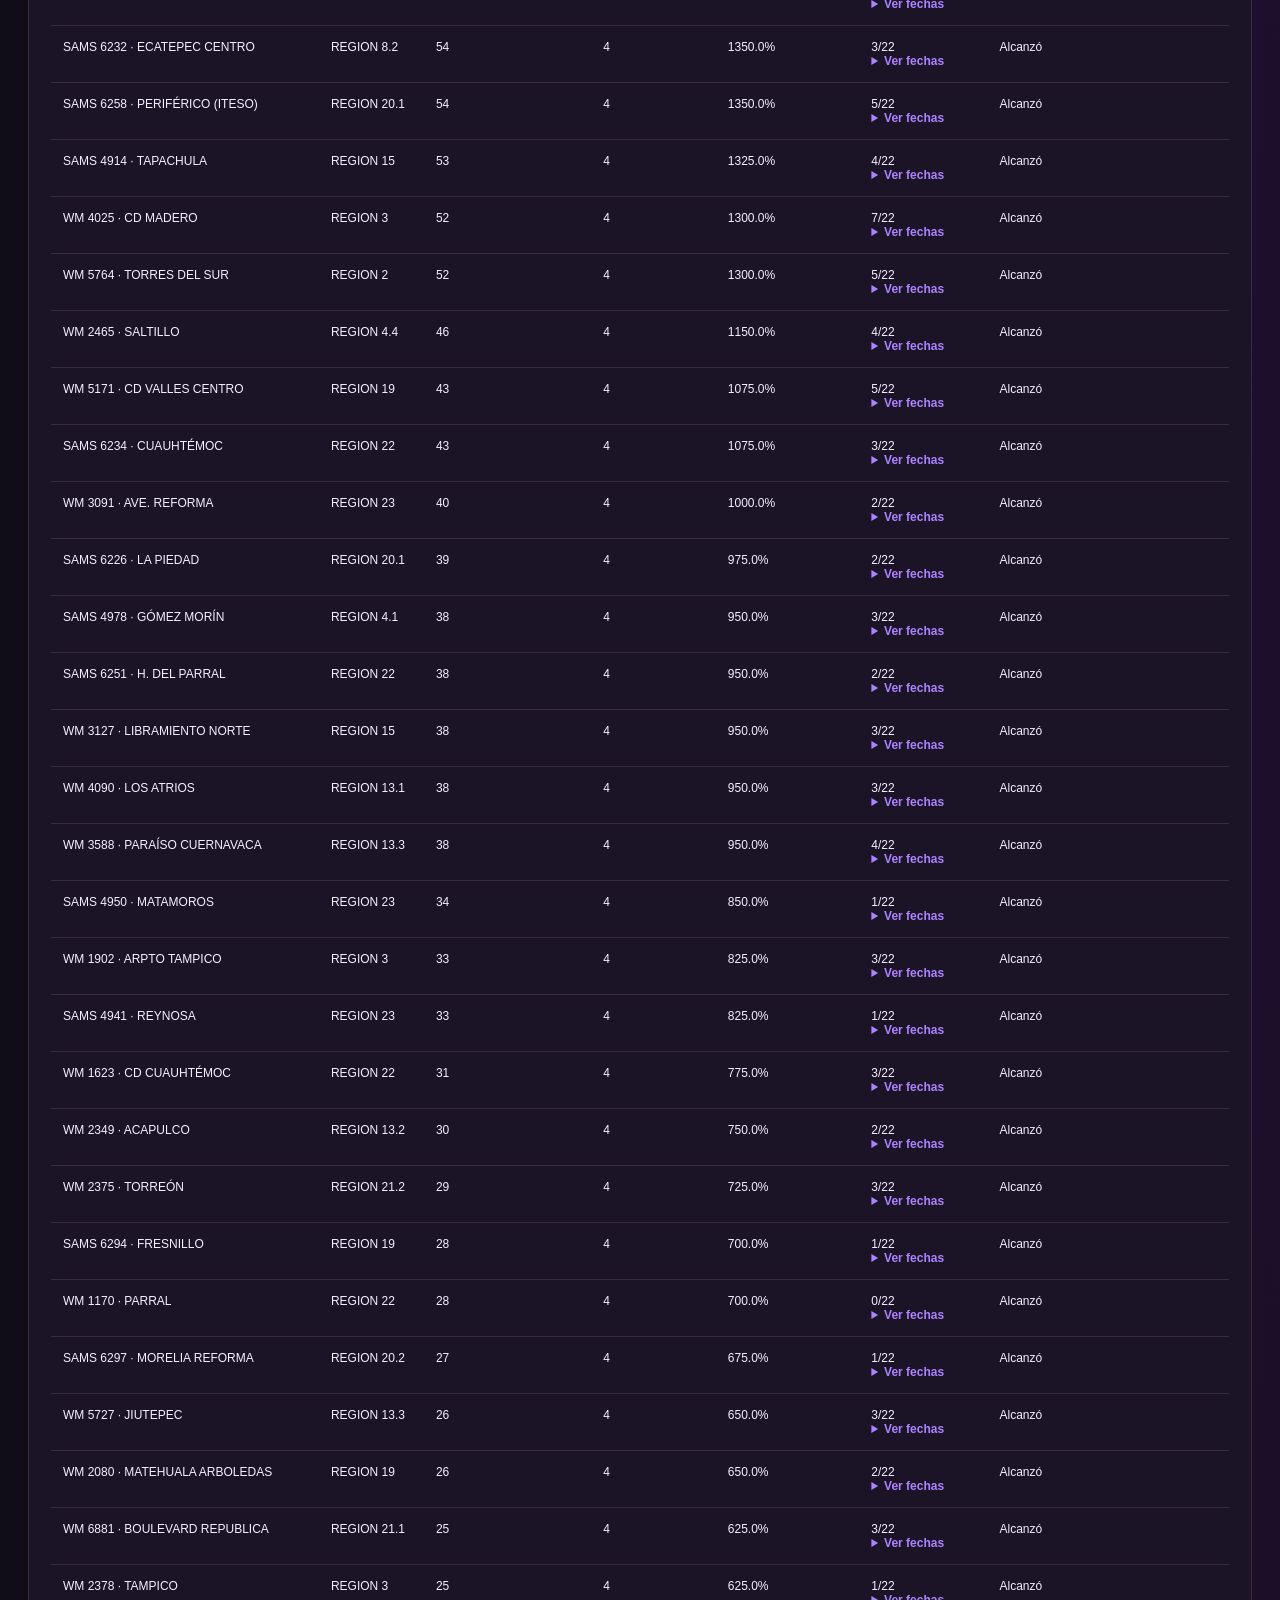
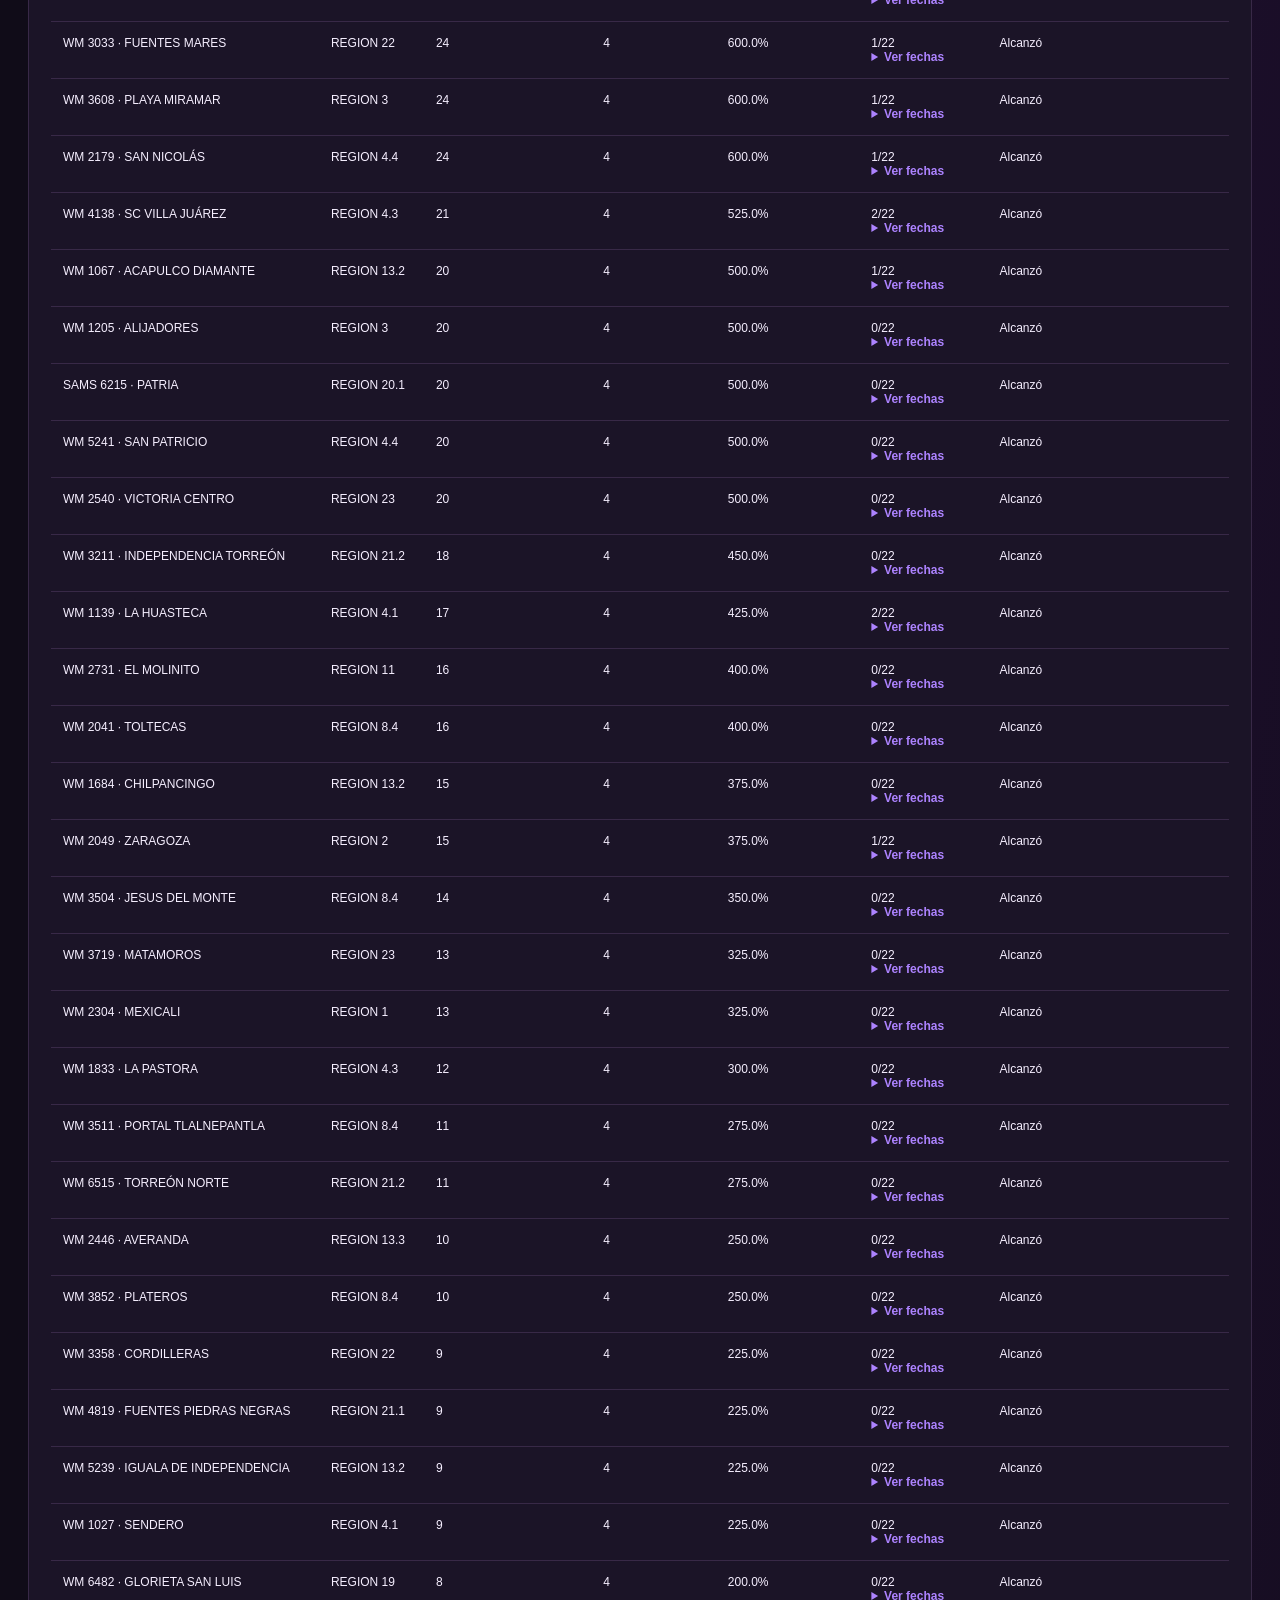
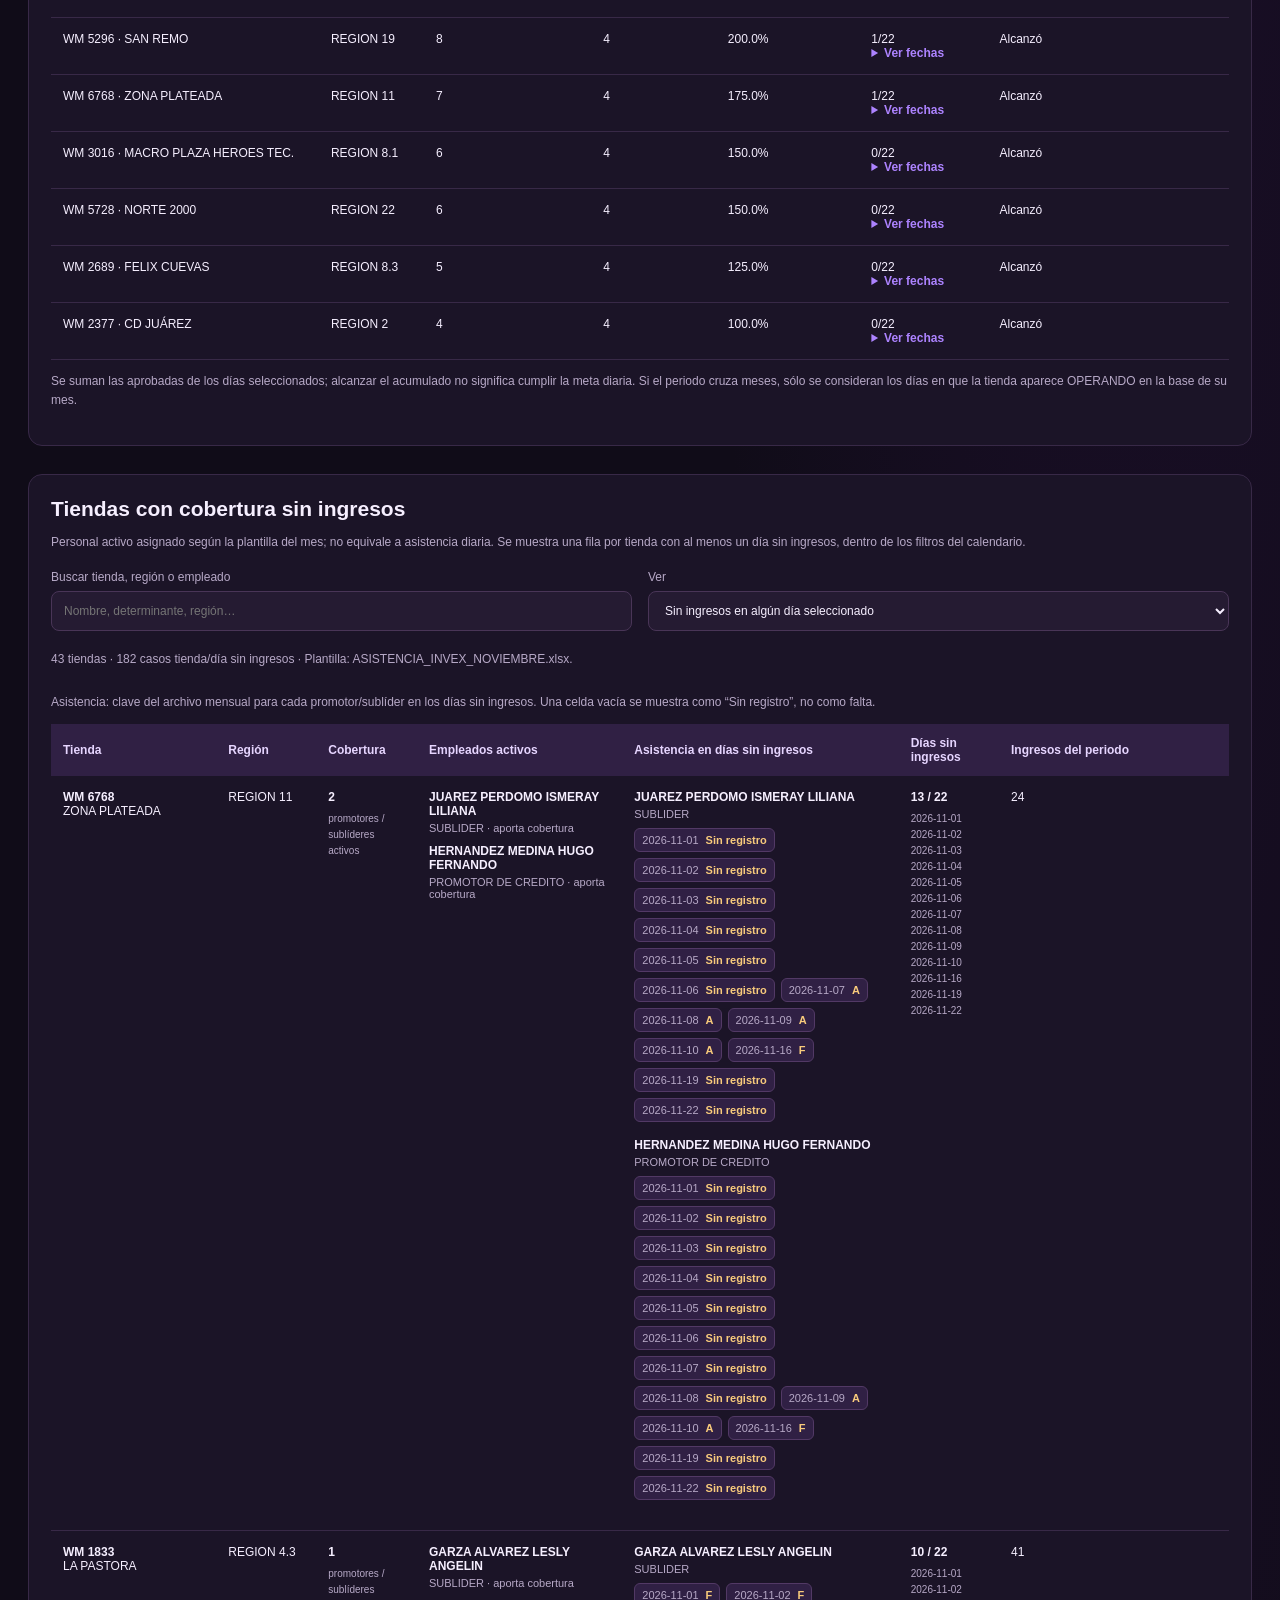
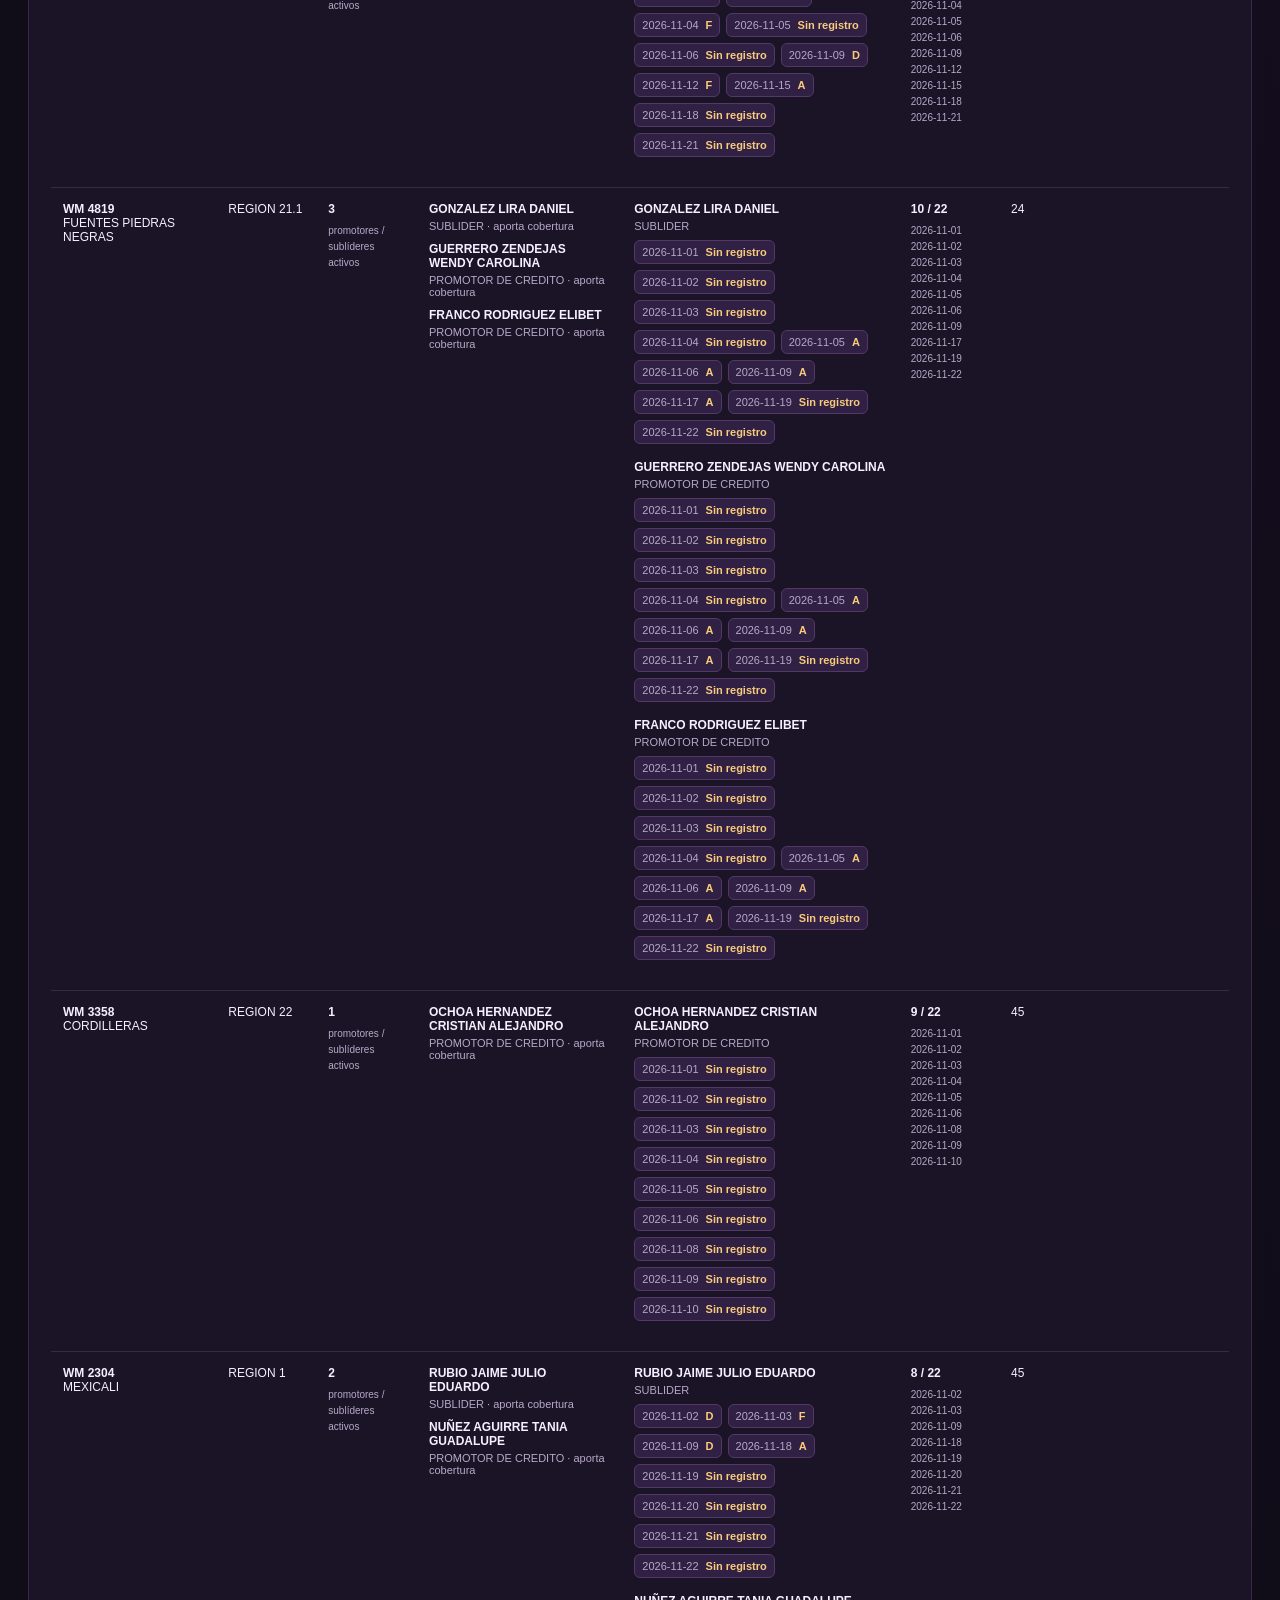
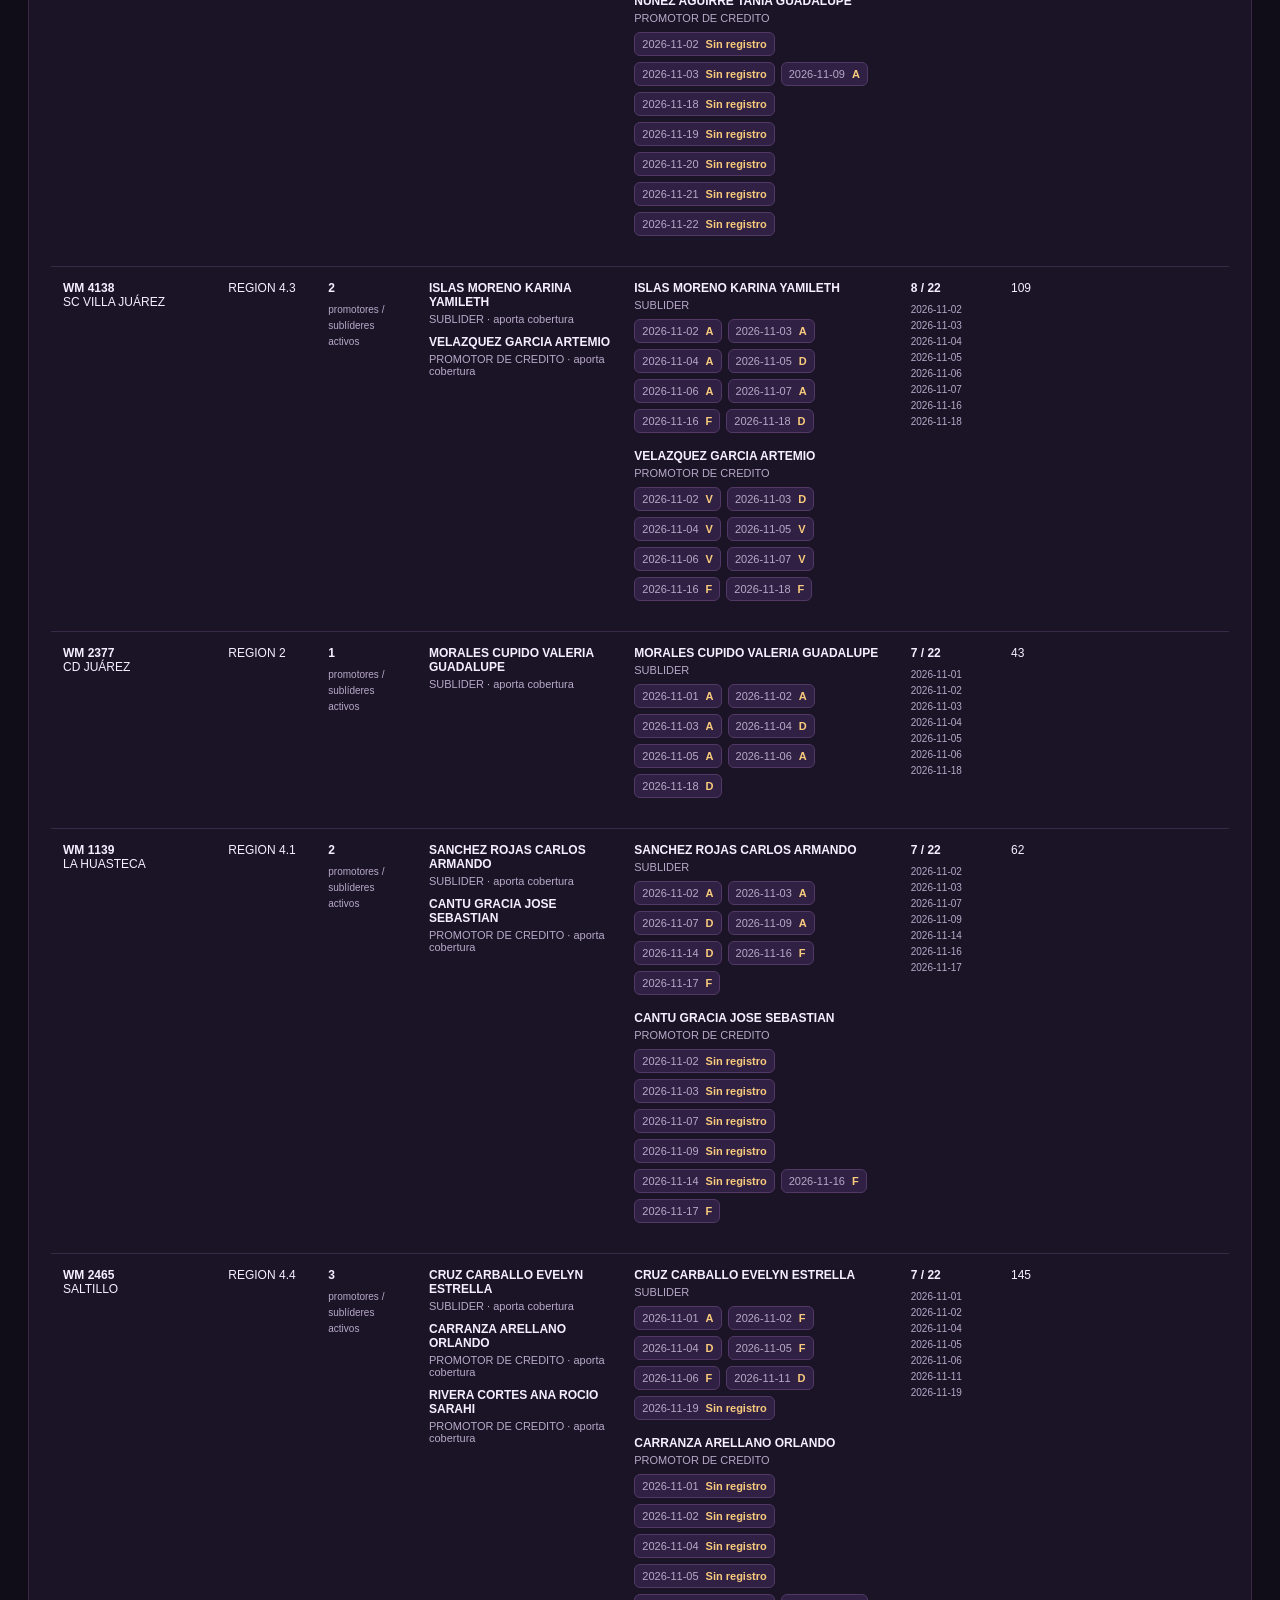
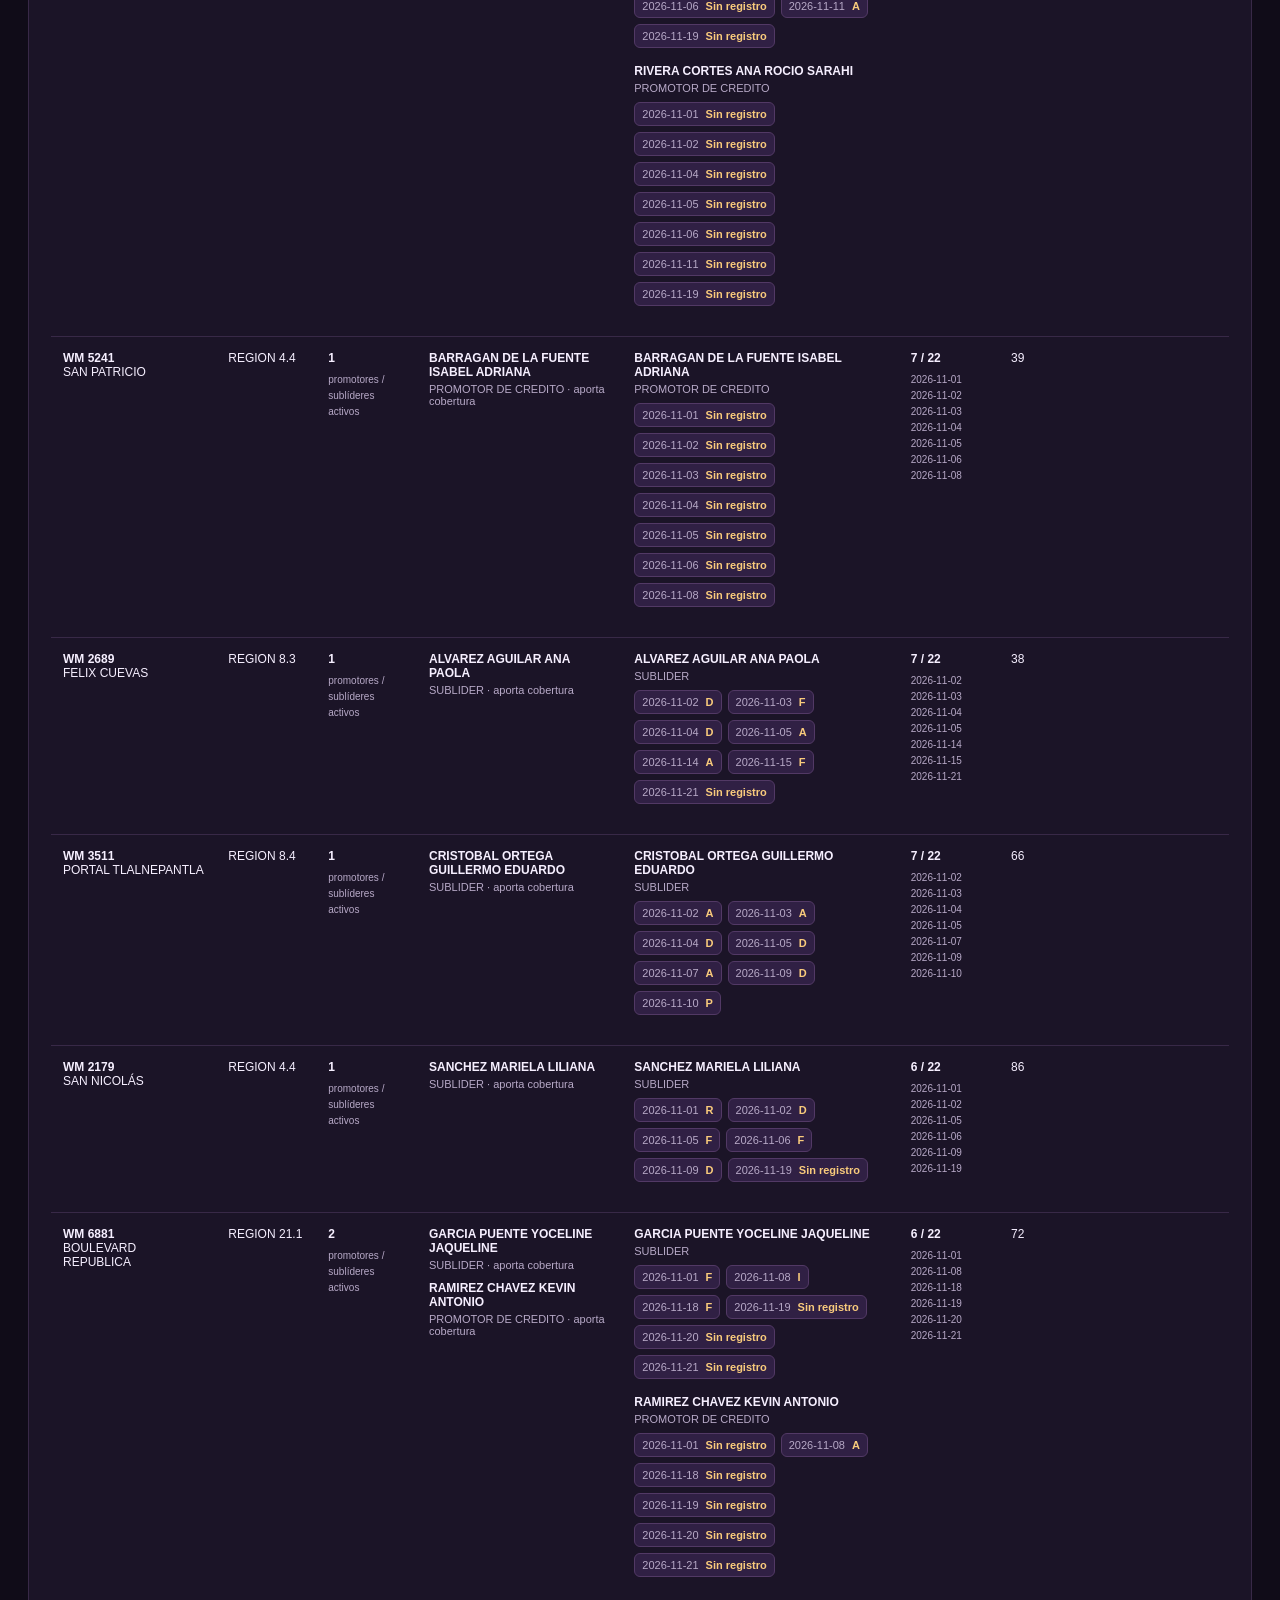
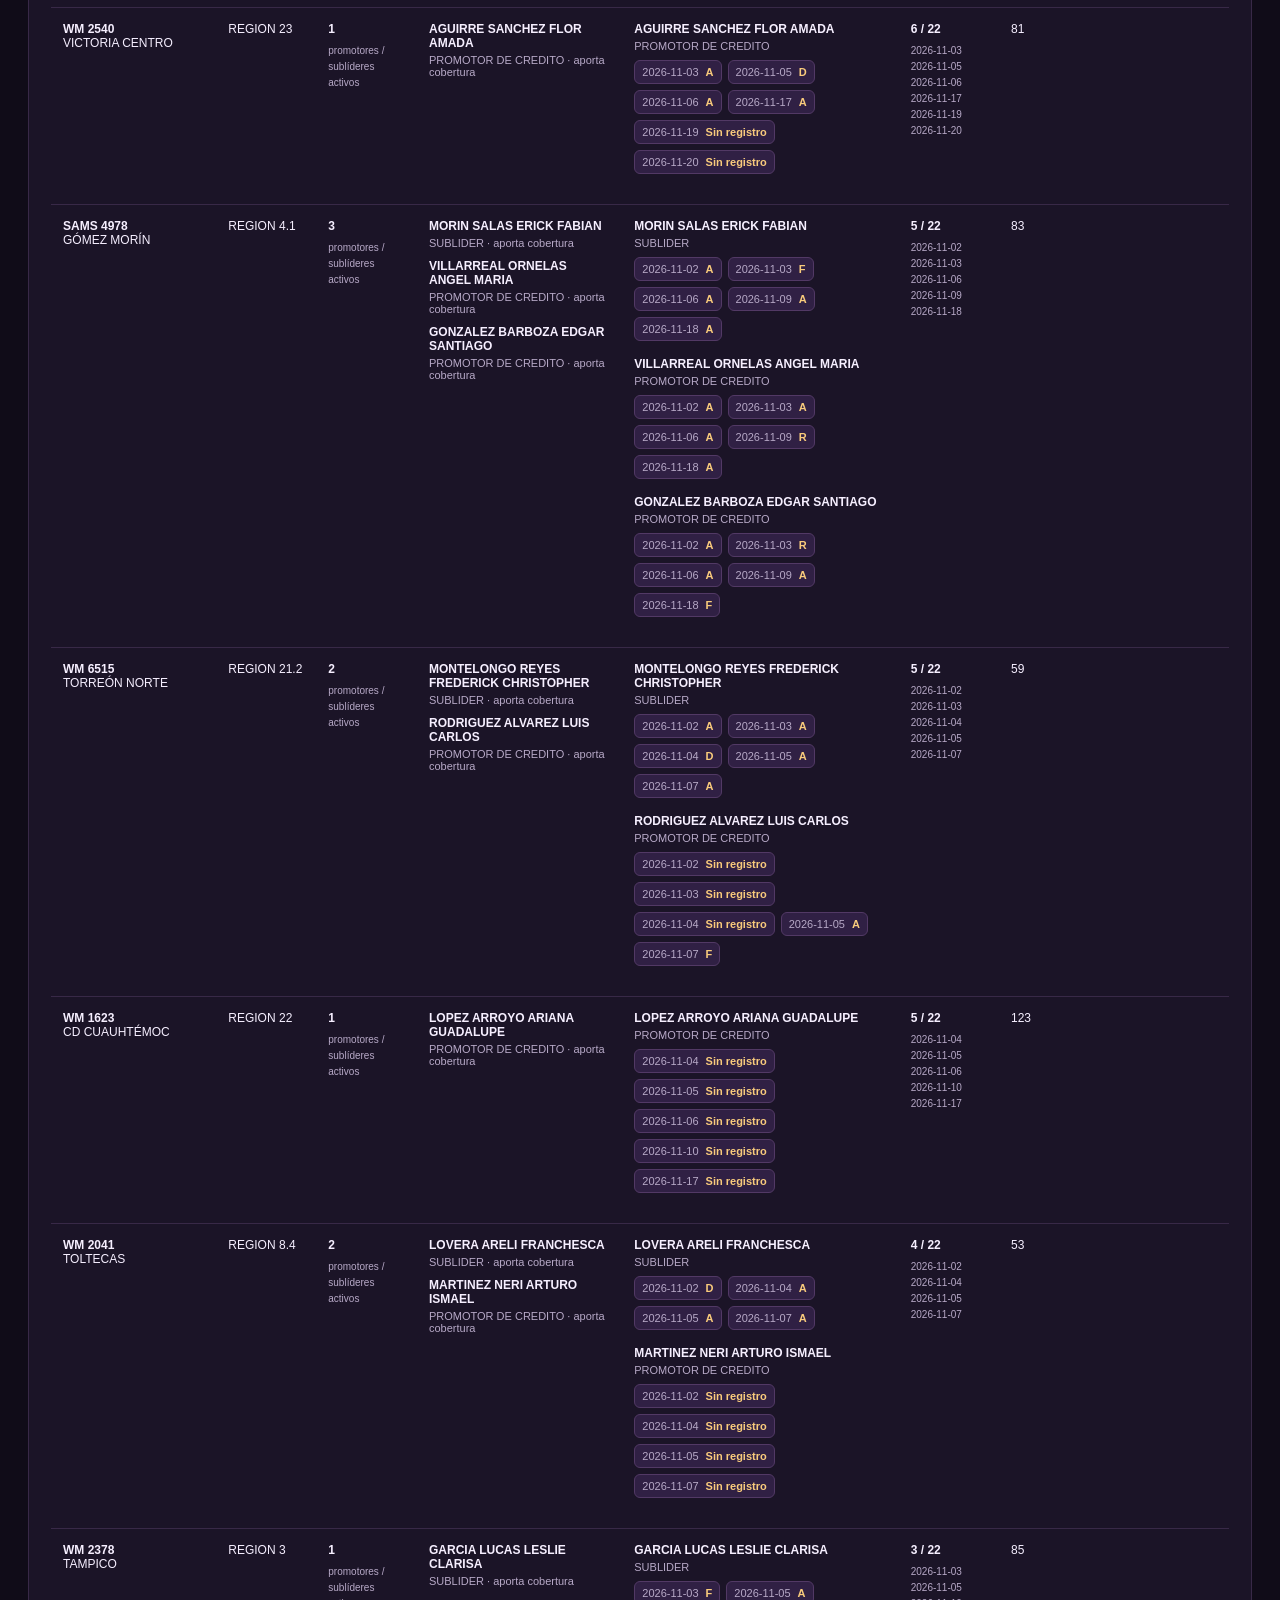
==== commit ee4fbbca: "Actualizar META PISO y sus fuentes mensuales" ====
--- a/docs/index.html
+++ b/docs/index.html
@@ -23,7 +23,7 @@
     <!-- SISTEMA META PISO -->
     <link rel="stylesheet" href="cobertura-detalle.css?v=32">
     <script defer src="core.js?v=35"></script>
-    <script defer src="data/catalog.js?v=2026-11-17T1924545036560000"></script><script defer src="seed.js?v=2026-11-17T1924545036560000"></script><script defer src="fuentes.js?v=33"></script>
+    <script defer src="data/catalog.js?v=2026-11-23T1808100046570000"></script><script defer src="seed.js?v=2026-11-23T1808100046570000"></script><script defer src="fuentes.js?v=33"></script>
     <script defer src="weeks.js"></script>
     <script defer src="brands.js"></script>
     <script defer src="diagnostico.js?v=32"></script>
